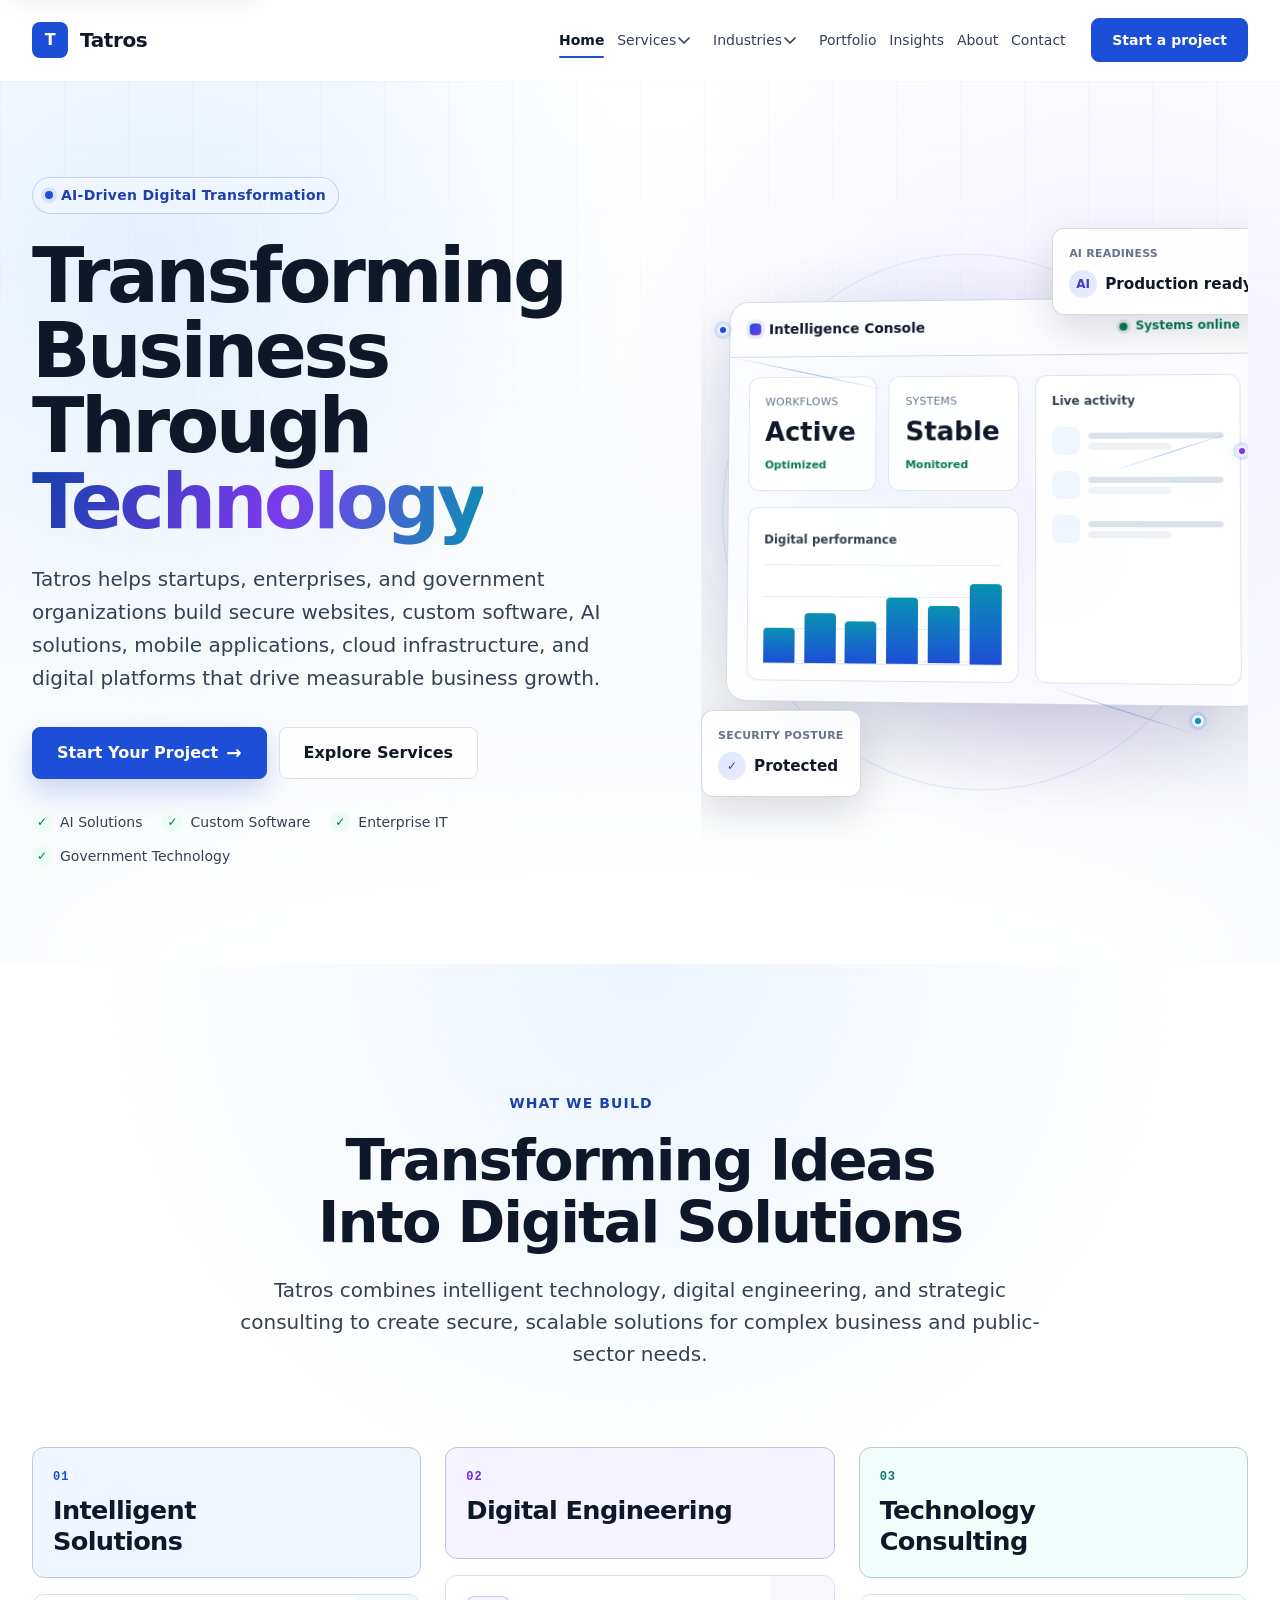
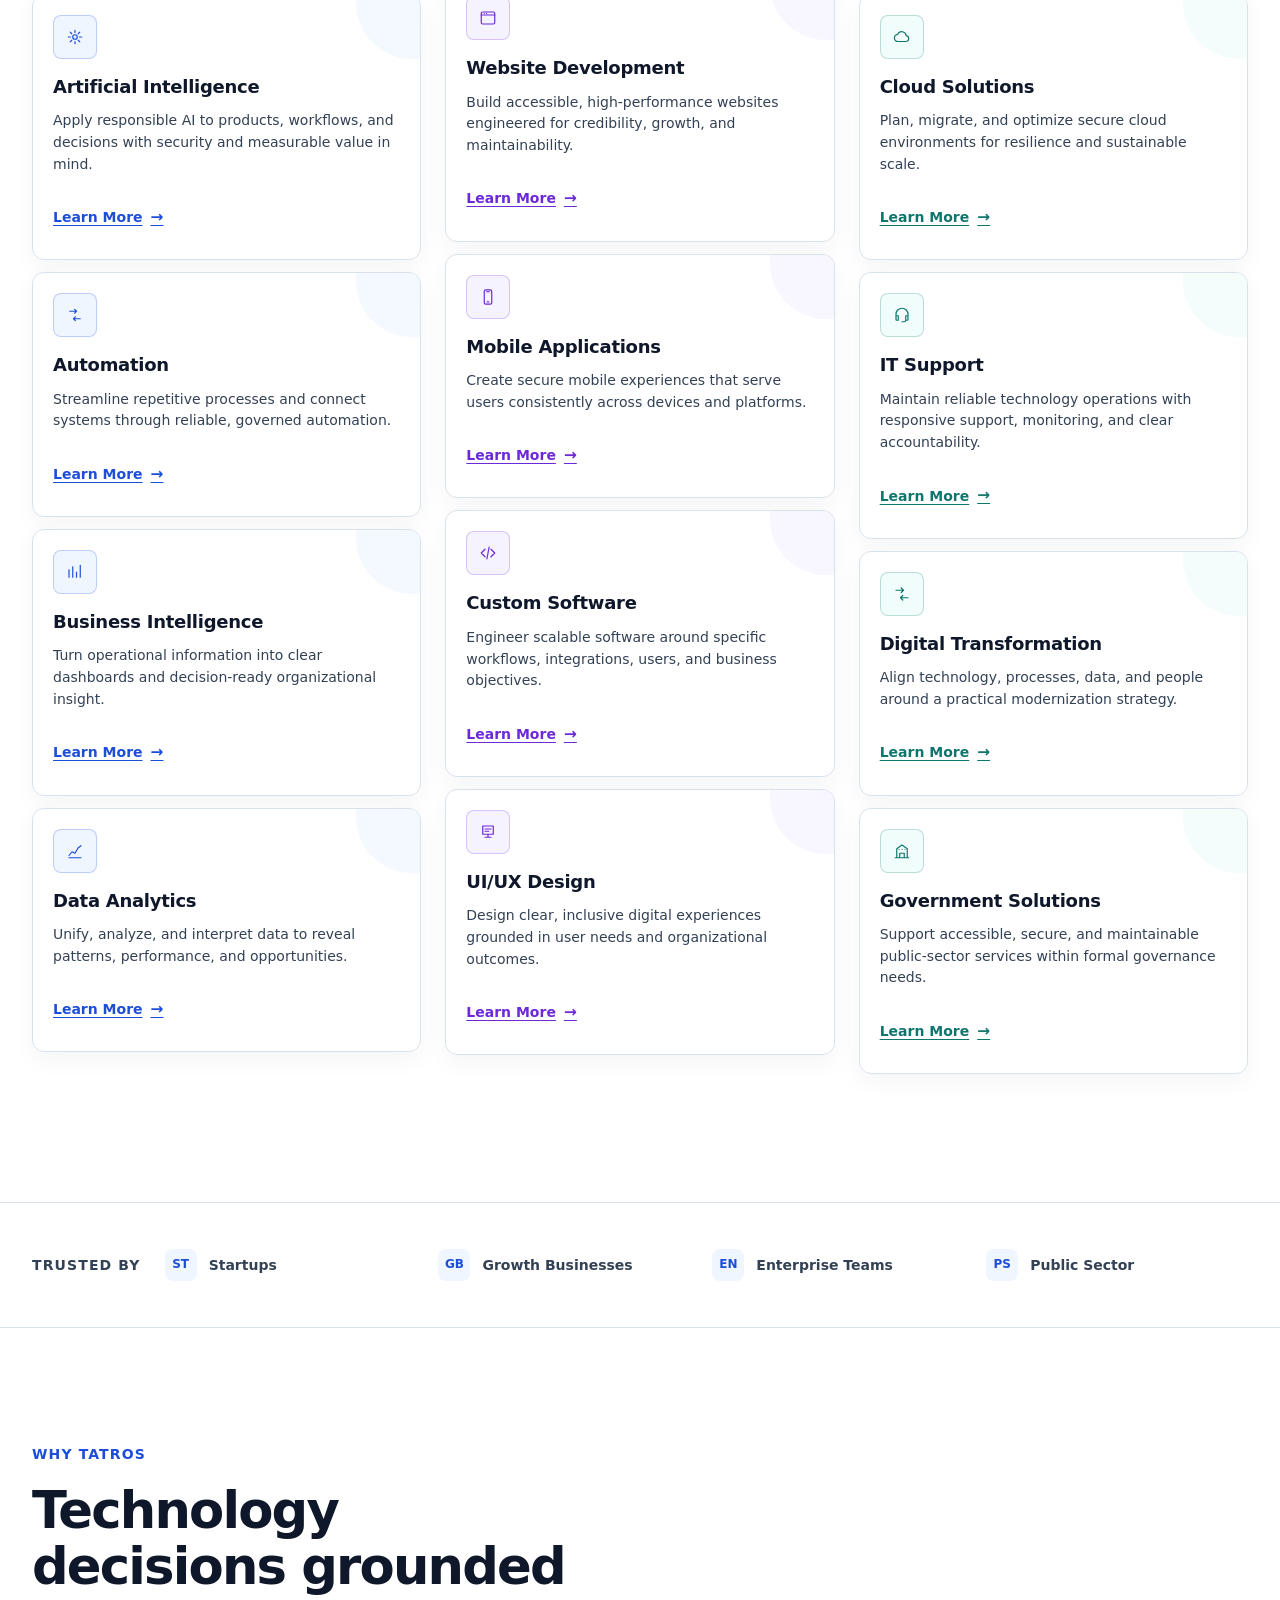
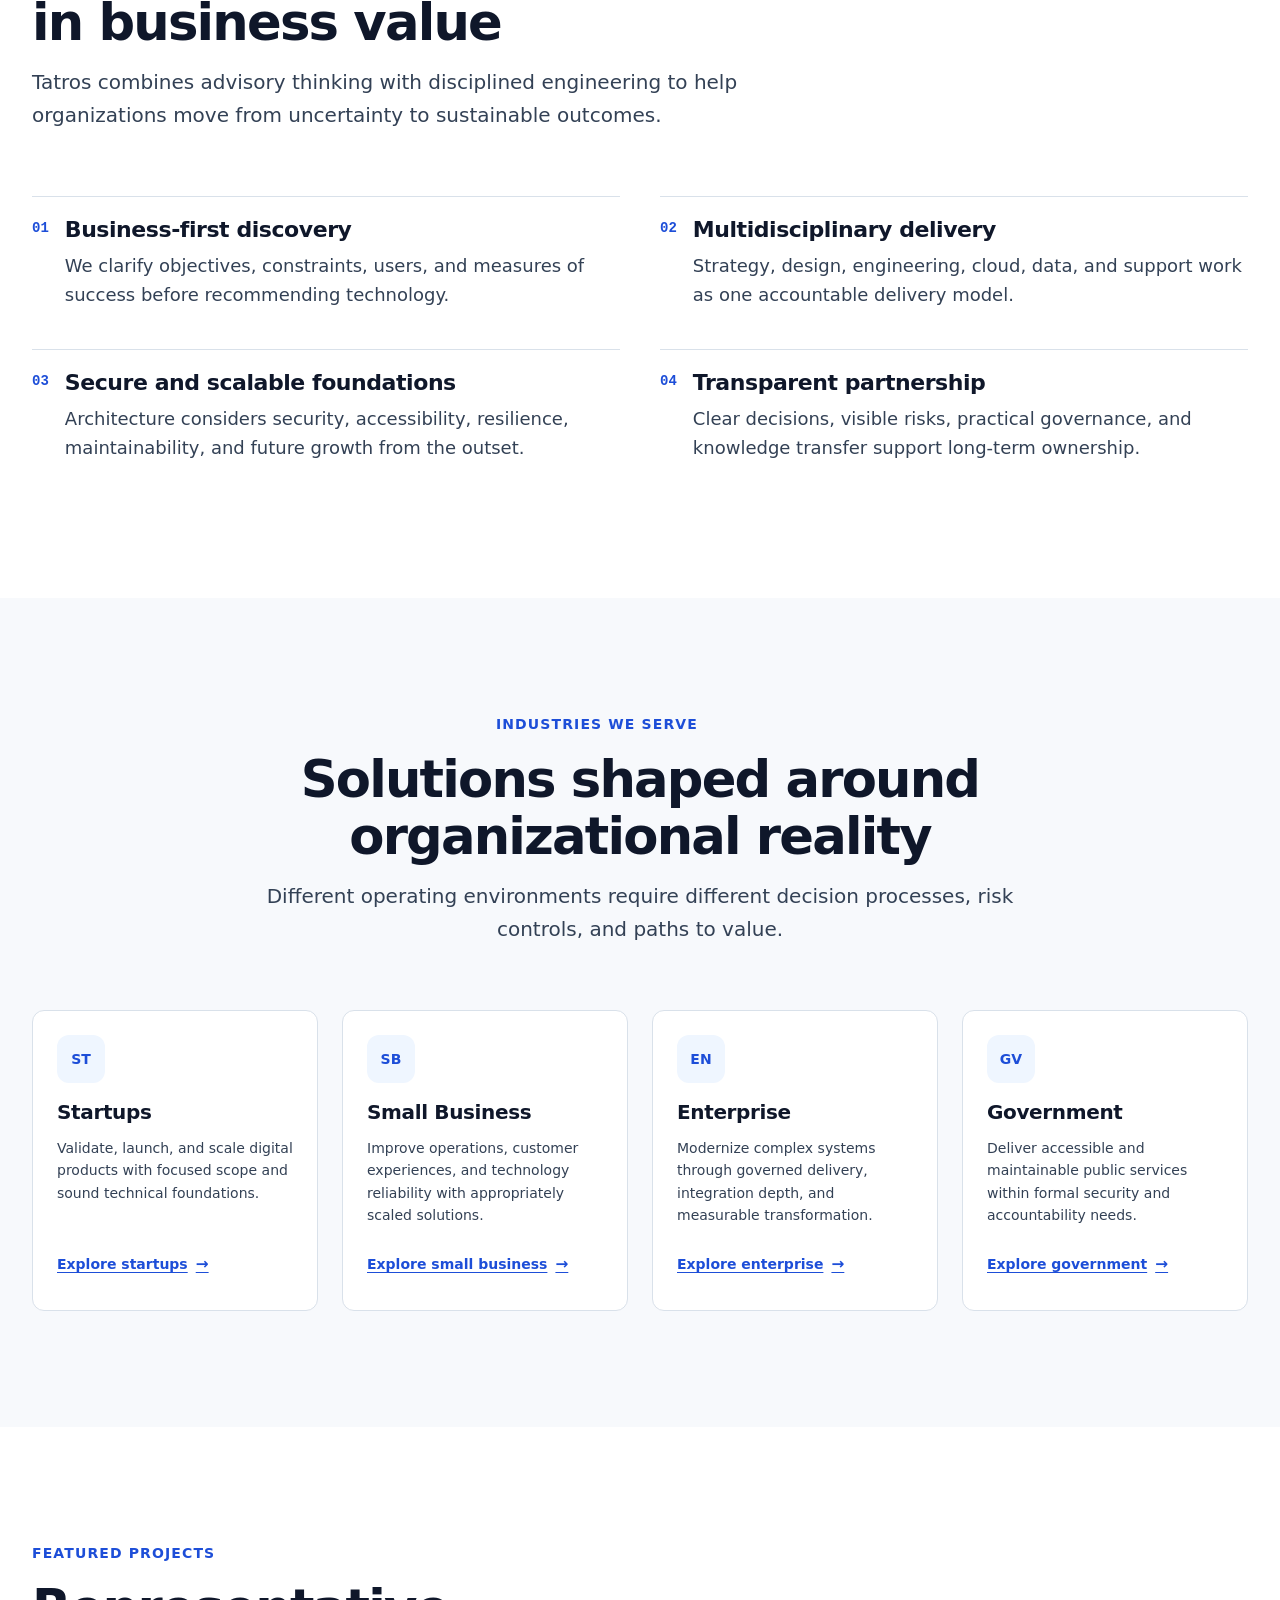
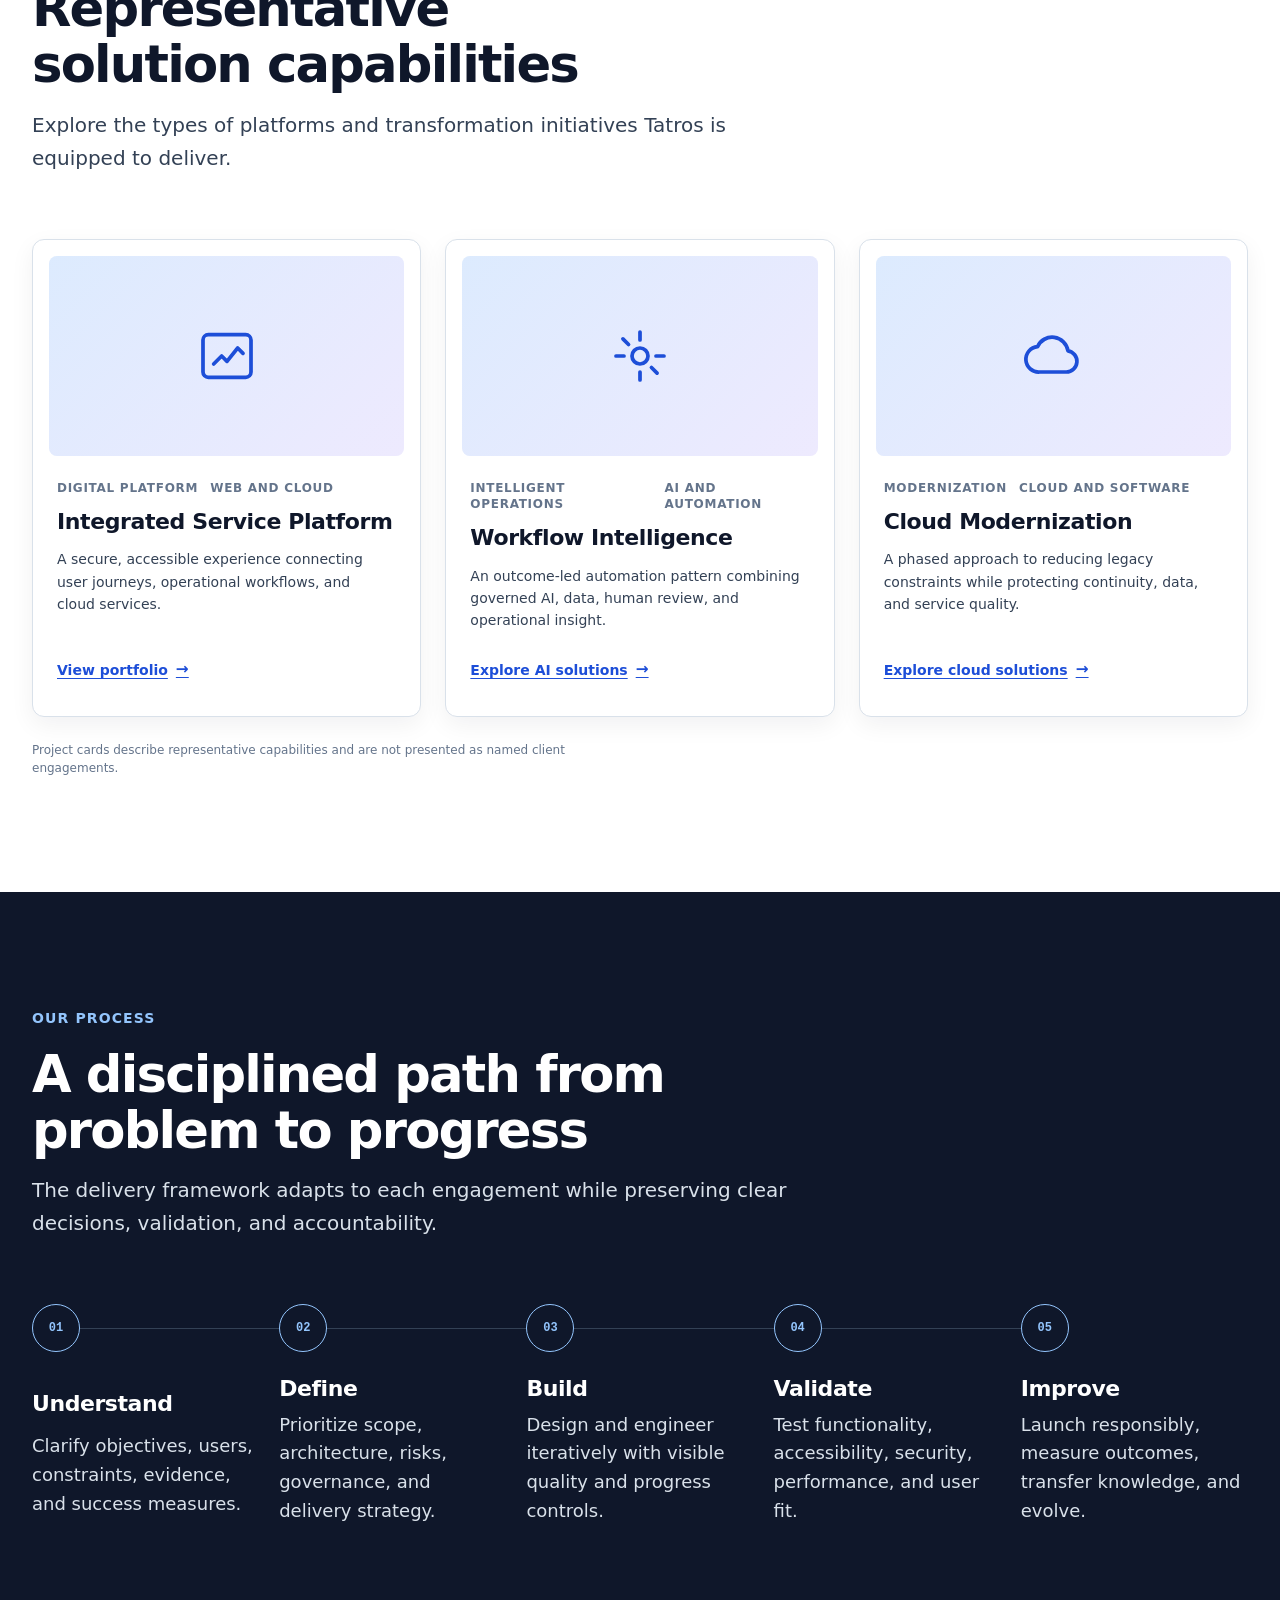
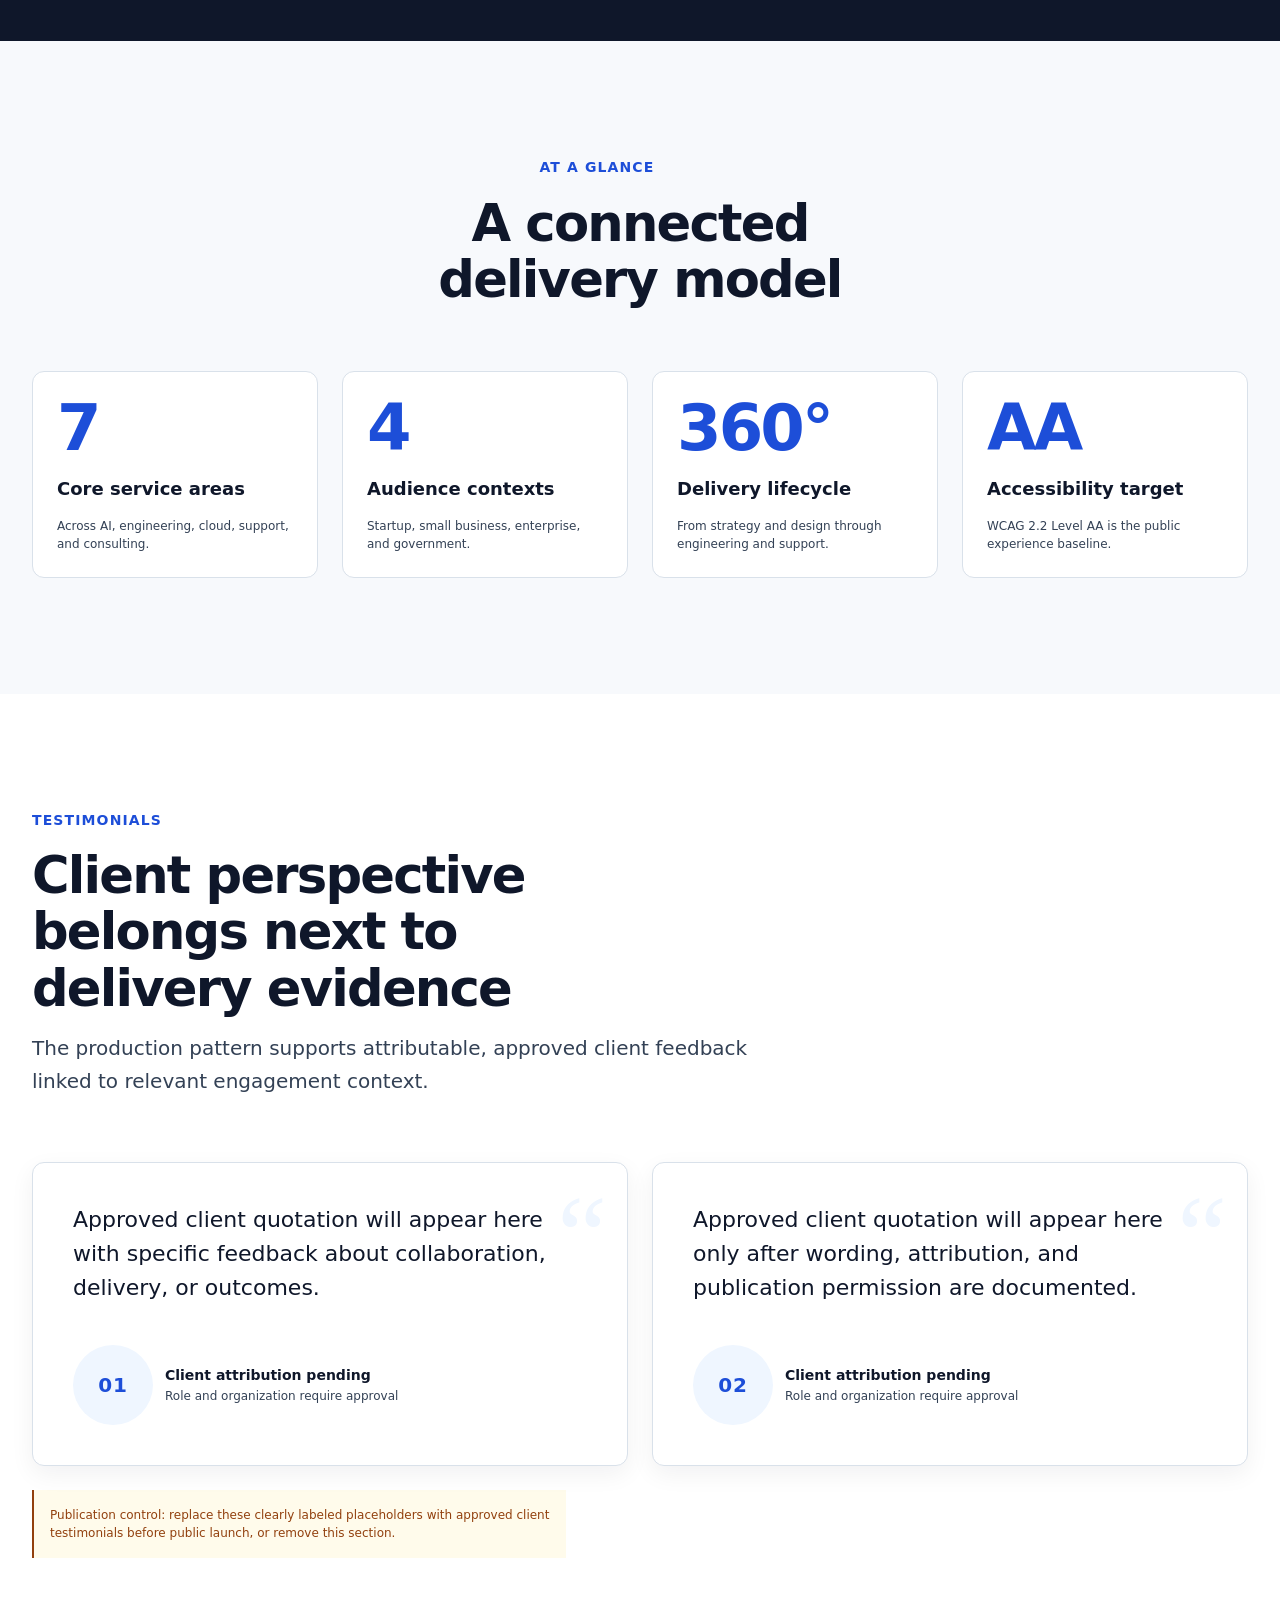
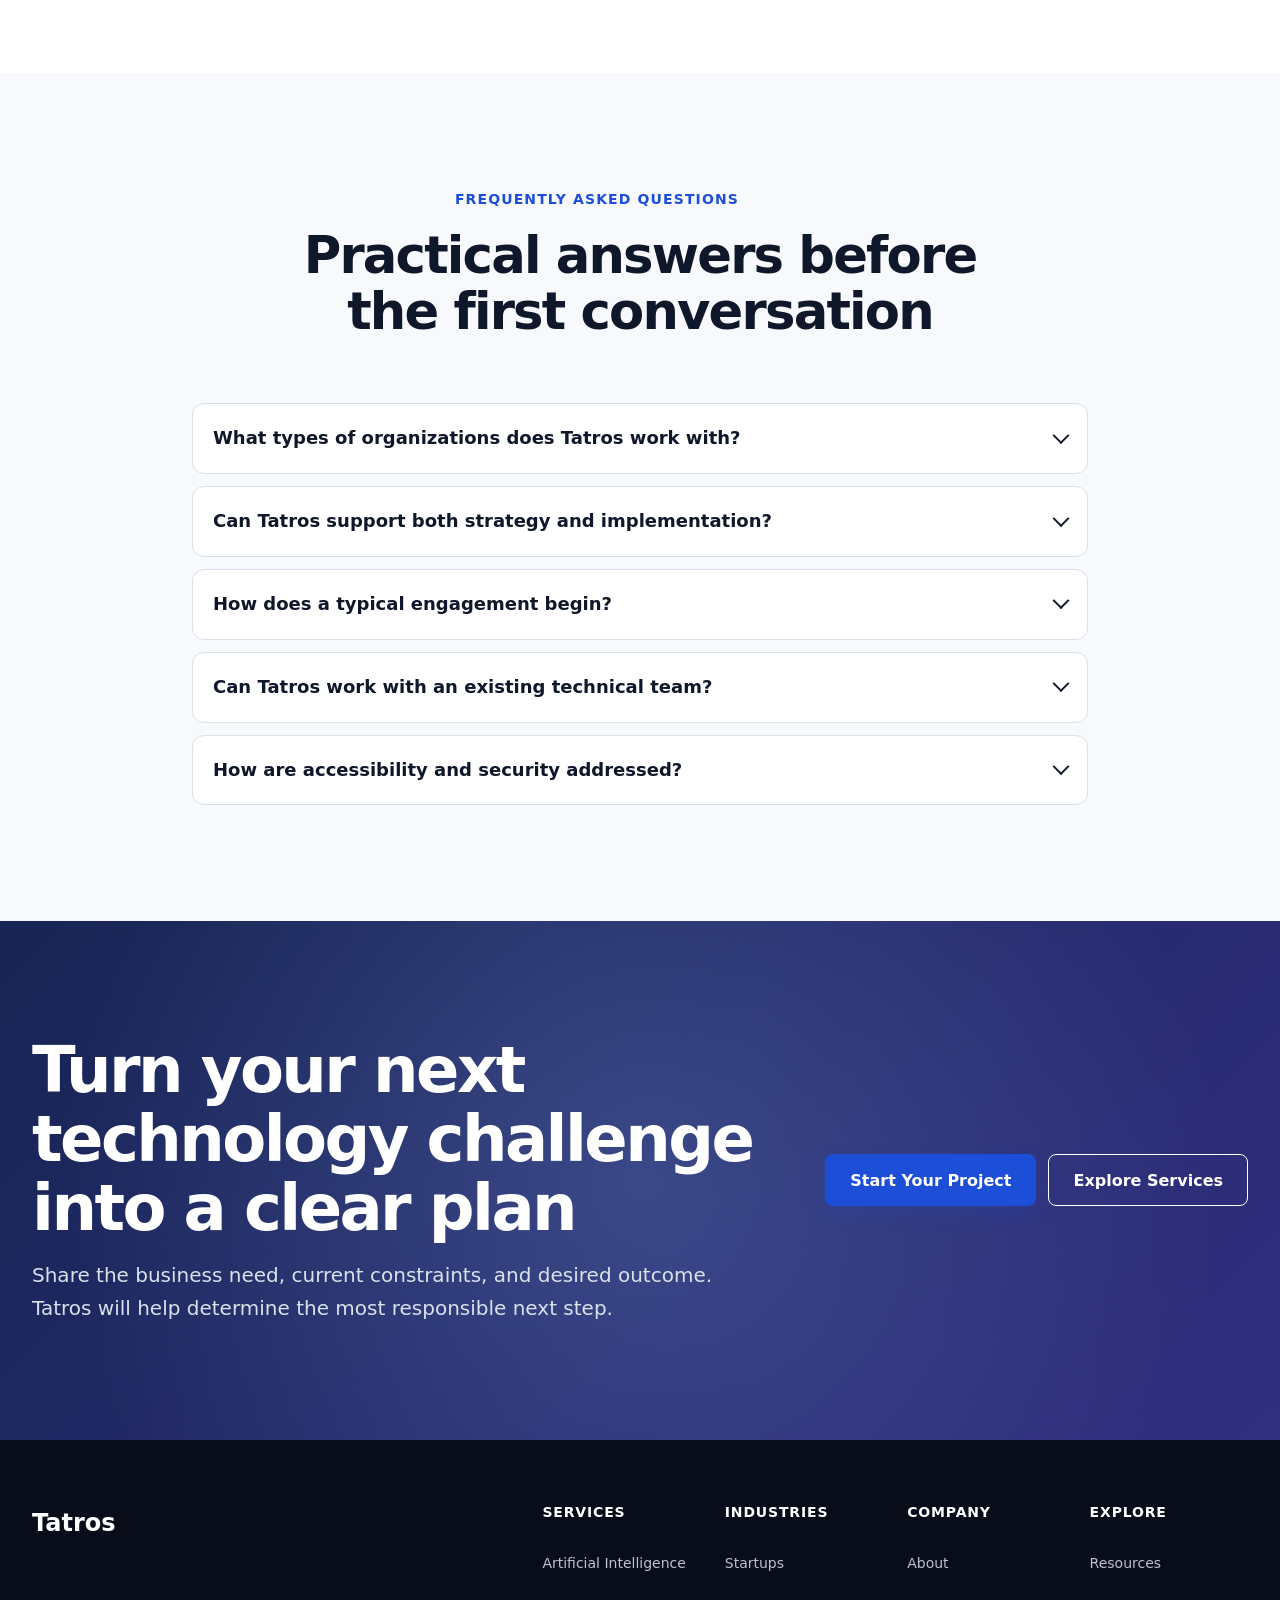
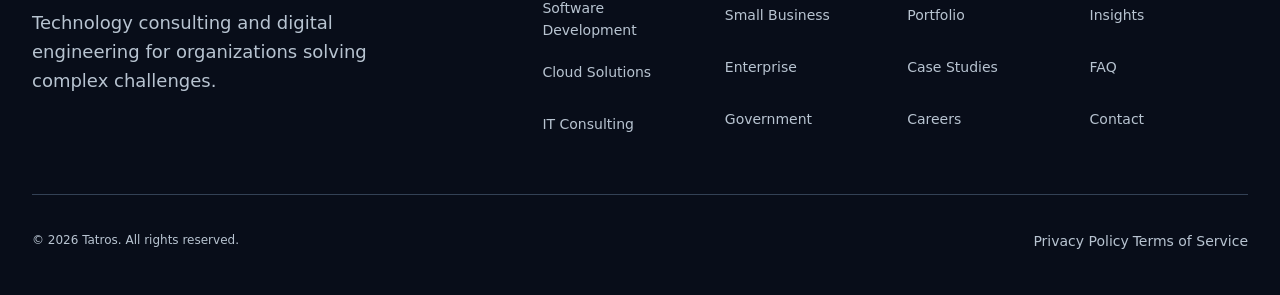
==== index.html @ bb22a1df "feat: integrate homepage, forms, and shared components" ====
<!doctype html>
<html lang="en">
  <head>
    <meta charset="utf-8">
    <meta name="viewport" content="width=device-width, initial-scale=1">
    <meta
      name="description"
      content="Tatros is a technology consulting and digital engineering company."
    >
    <title>Tatros | Technology Consulting and Digital Engineering</title>

    <link rel="stylesheet" href="css/main.css">
    <script src="js/components/navigation.js" defer></script>
  </head>
  <body>
    <a class="navigation__skip-link" href="#main-content">Skip to main content</a>

    <!-- ====================================================================
         Global navigation
         ==================================================================== -->
    <header class="navigation" data-navigation>
      <div class="navigation__container l-container">
        <a class="navigation__logo" href="/" aria-label="Tatros home">
          <span class="navigation__logo-mark" aria-hidden="true">T</span>
          <span class="navigation__logo-text">Tatros</span>
        </a>

        <button
          class="navigation__menu-toggle"
          type="button"
          aria-expanded="false"
          aria-controls="primary-navigation"
          aria-label="Open navigation menu"
          data-navigation-toggle
        >
          <span class="navigation__menu-icon" aria-hidden="true">
            <span class="navigation__menu-icon-line"></span>
            <span class="navigation__menu-icon-line"></span>
            <span class="navigation__menu-icon-line"></span>
          </span>
          <span class="navigation__menu-label">Menu</span>
        </button>

        <nav
          class="navigation__panel"
          id="primary-navigation"
          aria-label="Primary navigation"
          data-navigation-panel
        >
          <ul class="navigation__list" role="list">
            <li class="navigation__item">
              <a class="navigation__link" href="/" aria-current="page">Home</a>
            </li>

            <li class="navigation__item navigation__item--has-submenu" data-navigation-item>
              <div class="navigation__item-row">
                <a class="navigation__link" href="/services/">Services</a>
                <button
                  class="navigation__submenu-toggle"
                  type="button"
                  aria-haspopup="true"
                  aria-expanded="false"
                  aria-controls="services-menu"
                  aria-label="Show Services menu"
                  data-submenu-toggle
                >
                  <svg
                    class="navigation__submenu-icon"
                    viewBox="0 0 16 16"
                    width="16"
                    height="16"
                    aria-hidden="true"
                    focusable="false"
                  >
                    <path d="m3 6 5 5 5-5" fill="none" stroke="currentColor" stroke-width="1.75" stroke-linecap="round" stroke-linejoin="round"></path>
                  </svg>
                </button>
              </div>

              <ul class="navigation__submenu" id="services-menu" role="list" data-submenu>
                <li><a class="navigation__submenu-link" href="/services/artificial-intelligence/">Artificial Intelligence</a></li>
                <li><a class="navigation__submenu-link" href="/services/website-development/">Website Development</a></li>
                <li><a class="navigation__submenu-link" href="/services/mobile-app-development/">Mobile App Development</a></li>
                <li><a class="navigation__submenu-link" href="/services/software-development/">Software Development</a></li>
                <li><a class="navigation__submenu-link" href="/services/it-support/">IT Support</a></li>
                <li><a class="navigation__submenu-link" href="/services/cloud-solutions/">Cloud Solutions</a></li>
                <li><a class="navigation__submenu-link" href="/services/it-consulting/">IT Consulting</a></li>
              </ul>
            </li>

            <li class="navigation__item navigation__item--has-submenu" data-navigation-item>
              <div class="navigation__item-row">
                <a class="navigation__link" href="/industries/">Industries</a>
                <button
                  class="navigation__submenu-toggle"
                  type="button"
                  aria-haspopup="true"
                  aria-expanded="false"
                  aria-controls="industries-menu"
                  aria-label="Show Industries menu"
                  data-submenu-toggle
                >
                  <svg
                    class="navigation__submenu-icon"
                    viewBox="0 0 16 16"
                    width="16"
                    height="16"
                    aria-hidden="true"
                    focusable="false"
                  >
                    <path d="m3 6 5 5 5-5" fill="none" stroke="currentColor" stroke-width="1.75" stroke-linecap="round" stroke-linejoin="round"></path>
                  </svg>
                </button>
              </div>

              <ul class="navigation__submenu" id="industries-menu" role="list" data-submenu>
                <li><a class="navigation__submenu-link" href="/industries/startups/">Startups</a></li>
                <li><a class="navigation__submenu-link" href="/industries/small-business/">Small Business</a></li>
                <li><a class="navigation__submenu-link" href="/industries/enterprise/">Enterprise</a></li>
                <li><a class="navigation__submenu-link" href="/industries/government/">Government</a></li>
              </ul>
            </li>

            <li class="navigation__item">
              <a class="navigation__link" href="/portfolio/">Portfolio</a>
            </li>
            <li class="navigation__item">
              <a class="navigation__link" href="/blog/">Insights</a>
            </li>
            <li class="navigation__item">
              <a class="navigation__link" href="/about/">About</a>
            </li>
            <li class="navigation__item">
              <a class="navigation__link" href="/contact/">Contact</a>
            </li>
          </ul>

          <a class="navigation__cta" href="/contact/">Start a project</a>
        </nav>
      </div>

      <button
        class="navigation__overlay"
        type="button"
        aria-label="Close navigation menu"
        tabindex="-1"
        data-navigation-overlay
      ></button>
    </header>

    <!-- ====================================================================
         Hero
         ==================================================================== -->
    <main id="main-content" tabindex="-1">
      <section class="hero" aria-labelledby="hero-title">
        <div class="hero__container l-container">
          <div class="hero__content">
            <p class="hero__badge">AI-Driven Digital Transformation</p>

            <h1 class="hero__title" id="hero-title">
              Transforming Business Through
              <span class="hero__title-highlight">Technology</span>
            </h1>

            <p class="hero__description">
              Tatros helps startups, enterprises, and government organizations
              build secure websites, custom software, AI solutions, mobile
              applications, cloud infrastructure, and digital platforms that
              drive measurable business growth.
            </p>

            <div class="hero__actions" role="group" aria-label="Hero actions">
              <a class="hero__action hero__action--primary" href="/contact/">
                Start Your Project
                <span class="hero__action-icon" aria-hidden="true">→</span>
              </a>
              <a class="hero__action hero__action--secondary" href="/services/">
                Explore Services
              </a>
            </div>

            <ul class="hero__trust-list" aria-label="Tatros capabilities">
              <li class="hero__trust-item">AI Solutions</li>
              <li class="hero__trust-item">Custom Software</li>
              <li class="hero__trust-item">Enterprise IT</li>
              <li class="hero__trust-item">Government Technology</li>
            </ul>
          </div>

          <!-- Decorative CSS technology illustration. -->
          <div class="hero__visual" aria-hidden="true">
            <div class="hero__visual-glow"></div>
            <div class="hero__visual-orbit"></div>

            <div class="hero-network">
              <span class="hero-network__node"></span>
              <span class="hero-network__node"></span>
              <span class="hero-network__node"></span>
              <span class="hero-network__line"></span>
              <span class="hero-network__line"></span>
              <span class="hero-network__line"></span>
            </div>

            <div class="hero-dashboard">
              <div class="hero-dashboard__header">
                <div class="hero-dashboard__brand">
                  <span class="hero-dashboard__brand-mark"></span>
                  Intelligence Console
                </div>
                <span class="hero-dashboard__status">Systems online</span>
              </div>

              <div class="hero-dashboard__body">
                <div class="hero-dashboard__main">
                  <div class="hero-dashboard__metrics">
                    <div class="hero-dashboard__metric">
                      <span class="hero-dashboard__label">Workflows</span>
                      <span class="hero-dashboard__value">Active</span>
                      <span class="hero-dashboard__trend">Optimized</span>
                    </div>
                    <div class="hero-dashboard__metric">
                      <span class="hero-dashboard__label">Systems</span>
                      <span class="hero-dashboard__value">Stable</span>
                      <span class="hero-dashboard__trend">Monitored</span>
                    </div>
                  </div>

                  <div class="hero-dashboard__chart">
                    <span class="hero-dashboard__chart-title">Digital performance</span>
                    <div class="hero-dashboard__bars">
                      <span class="hero-dashboard__bar"></span>
                      <span class="hero-dashboard__bar"></span>
                      <span class="hero-dashboard__bar"></span>
                      <span class="hero-dashboard__bar"></span>
                      <span class="hero-dashboard__bar"></span>
                      <span class="hero-dashboard__bar"></span>
                    </div>
                  </div>
                </div>

                <div class="hero-dashboard__activity">
                  <p class="hero-dashboard__activity-title">Live activity</p>
                  <ul class="hero-dashboard__activity-list">
                    <li class="hero-dashboard__activity-item">
                      <span class="hero-dashboard__activity-icon"></span>
                      <span class="hero-dashboard__activity-copy">
                        <span class="hero-dashboard__activity-line"></span>
                        <span class="hero-dashboard__activity-line hero-dashboard__activity-line--short"></span>
                      </span>
                    </li>
                    <li class="hero-dashboard__activity-item">
                      <span class="hero-dashboard__activity-icon"></span>
                      <span class="hero-dashboard__activity-copy">
                        <span class="hero-dashboard__activity-line"></span>
                        <span class="hero-dashboard__activity-line hero-dashboard__activity-line--short"></span>
                      </span>
                    </li>
                    <li class="hero-dashboard__activity-item">
                      <span class="hero-dashboard__activity-icon"></span>
                      <span class="hero-dashboard__activity-copy">
                        <span class="hero-dashboard__activity-line"></span>
                        <span class="hero-dashboard__activity-line hero-dashboard__activity-line--short"></span>
                      </span>
                    </li>
                  </ul>
                </div>
              </div>
            </div>

            <div class="hero-float-card hero-float-card--ai">
              <span class="hero-float-card__eyebrow">AI readiness</span>
              <span class="hero-float-card__value">
                <span class="hero-float-card__indicator">AI</span>
                Production ready
              </span>
            </div>

            <div class="hero-float-card hero-float-card--security">
              <span class="hero-float-card__eyebrow">Security posture</span>
              <span class="hero-float-card__value">
                <span class="hero-float-card__indicator">✓</span>
                Protected
              </span>
            </div>
          </div>
        </div>
      </section>

      <!-- ==================================================================
           Services overview
           ================================================================== -->
      <section class="services" aria-labelledby="services-title">
        <div class="l-container">
          <header class="services__header">
            <p class="services__eyebrow">What we build</p>
            <h2 class="services__title" id="services-title">
              Transforming Ideas Into Digital Solutions
            </h2>
            <p class="services__introduction">
              Tatros combines intelligent technology, digital engineering, and
              strategic consulting to create secure, scalable solutions for
              complex business and public-sector needs.
            </p>
          </header>

          <div class="services__pillars">
            <!-- Intelligent Solutions pillar -->
            <section class="service-pillar" aria-labelledby="intelligent-solutions-title">
              <header class="service-pillar__header">
                <span class="service-pillar__number" aria-hidden="true">01</span>
                <h3 class="service-pillar__title" id="intelligent-solutions-title">
                  Intelligent Solutions
                </h3>
              </header>

              <ul class="service-pillar__cards" role="list">
                <li>
                  <article class="service-card">
                    <svg class="service-card__icon" viewBox="0 0 24 24" aria-hidden="true" focusable="false">
                      <circle cx="12" cy="12" r="3" fill="none" stroke="currentColor" stroke-width="1.6"></circle>
                      <path d="M12 3v3m0 12v3M3 12h3m12 0h3M5.6 5.6l2.1 2.1m8.6 8.6 2.1 2.1m0-12.8-2.1 2.1m-8.6 8.6-2.1 2.1" fill="none" stroke="currentColor" stroke-width="1.6" stroke-linecap="round"></path>
                    </svg>
                    <h4 class="service-card__title">Artificial Intelligence</h4>
                    <p class="service-card__description">Apply responsible AI to products, workflows, and decisions with security and measurable value in mind.</p>
                    <a class="service-card__link" href="/services/artificial-intelligence/">Learn More<span class="u-visually-hidden"> about Artificial Intelligence</span></a>
                  </article>
                </li>
                <li>
                  <article class="service-card">
                    <svg class="service-card__icon" viewBox="0 0 24 24" aria-hidden="true" focusable="false">
                      <path d="M5 7h9m0 0-2.5-2.5M14 7l-2.5 2.5M19 17h-9m0 0 2.5-2.5M10 17l2.5 2.5" fill="none" stroke="currentColor" stroke-width="1.6" stroke-linecap="round" stroke-linejoin="round"></path>
                    </svg>
                    <h4 class="service-card__title">Automation</h4>
                    <p class="service-card__description">Streamline repetitive processes and connect systems through reliable, governed automation.</p>
                    <a class="service-card__link" href="/services/artificial-intelligence/">Learn More<span class="u-visually-hidden"> about Automation</span></a>
                  </article>
                </li>
                <li>
                  <article class="service-card">
                    <svg class="service-card__icon" viewBox="0 0 24 24" aria-hidden="true" focusable="false">
                      <path d="M4 19V9m5 10V5m5 14v-7m5 7V3" fill="none" stroke="currentColor" stroke-width="1.6" stroke-linecap="round"></path>
                    </svg>
                    <h4 class="service-card__title">Business Intelligence</h4>
                    <p class="service-card__description">Turn operational information into clear dashboards and decision-ready organizational insight.</p>
                    <a class="service-card__link" href="/services/artificial-intelligence/">Learn More<span class="u-visually-hidden"> about Business Intelligence</span></a>
                  </article>
                </li>
                <li>
                  <article class="service-card">
                    <svg class="service-card__icon" viewBox="0 0 24 24" aria-hidden="true" focusable="false">
                      <path d="M4 18l4-5 4 2 4-7 4-3M4 21h16" fill="none" stroke="currentColor" stroke-width="1.6" stroke-linecap="round" stroke-linejoin="round"></path>
                    </svg>
                    <h4 class="service-card__title">Data Analytics</h4>
                    <p class="service-card__description">Unify, analyze, and interpret data to reveal patterns, performance, and opportunities.</p>
                    <a class="service-card__link" href="/services/artificial-intelligence/">Learn More<span class="u-visually-hidden"> about Data Analytics</span></a>
                  </article>
                </li>
              </ul>
            </section>

            <!-- Digital Engineering pillar -->
            <section class="service-pillar service-pillar--engineering" aria-labelledby="digital-engineering-title">
              <header class="service-pillar__header">
                <span class="service-pillar__number" aria-hidden="true">02</span>
                <h3 class="service-pillar__title" id="digital-engineering-title">
                  Digital Engineering
                </h3>
              </header>

              <ul class="service-pillar__cards" role="list">
                <li>
                  <article class="service-card">
                    <svg class="service-card__icon" viewBox="0 0 24 24" aria-hidden="true" focusable="false">
                      <rect x="3" y="4" width="18" height="16" rx="2" fill="none" stroke="currentColor" stroke-width="1.6"></rect>
                      <path d="M3 8h18M7 6h.01M10 6h.01" fill="none" stroke="currentColor" stroke-width="1.6" stroke-linecap="round"></path>
                    </svg>
                    <h4 class="service-card__title">Website Development</h4>
                    <p class="service-card__description">Build accessible, high-performance websites engineered for credibility, growth, and maintainability.</p>
                    <a class="service-card__link" href="/services/website-development/">Learn More<span class="u-visually-hidden"> about Website Development</span></a>
                  </article>
                </li>
                <li>
                  <article class="service-card">
                    <svg class="service-card__icon" viewBox="0 0 24 24" aria-hidden="true" focusable="false">
                      <rect x="7" y="2.5" width="10" height="19" rx="2" fill="none" stroke="currentColor" stroke-width="1.6"></rect>
                      <path d="M10 5h4m-3 13.5h2" fill="none" stroke="currentColor" stroke-width="1.6" stroke-linecap="round"></path>
                    </svg>
                    <h4 class="service-card__title">Mobile Applications</h4>
                    <p class="service-card__description">Create secure mobile experiences that serve users consistently across devices and platforms.</p>
                    <a class="service-card__link" href="/services/mobile-app-development/">Learn More<span class="u-visually-hidden"> about Mobile Applications</span></a>
                  </article>
                </li>
                <li>
                  <article class="service-card">
                    <svg class="service-card__icon" viewBox="0 0 24 24" aria-hidden="true" focusable="false">
                      <path d="m8 7-5 5 5 5m8-10 5 5-5 5m-5.5 3 3-16" fill="none" stroke="currentColor" stroke-width="1.6" stroke-linecap="round" stroke-linejoin="round"></path>
                    </svg>
                    <h4 class="service-card__title">Custom Software</h4>
                    <p class="service-card__description">Engineer scalable software around specific workflows, integrations, users, and business objectives.</p>
                    <a class="service-card__link" href="/services/software-development/">Learn More<span class="u-visually-hidden"> about Custom Software</span></a>
                  </article>
                </li>
                <li>
                  <article class="service-card">
                    <svg class="service-card__icon" viewBox="0 0 24 24" aria-hidden="true" focusable="false">
                      <path d="M5 4h14v11H5zM8 19h8m-4-4v4M8 8h8m-8 3h5" fill="none" stroke="currentColor" stroke-width="1.6" stroke-linecap="round" stroke-linejoin="round"></path>
                    </svg>
                    <h4 class="service-card__title">UI/UX Design</h4>
                    <p class="service-card__description">Design clear, inclusive digital experiences grounded in user needs and organizational outcomes.</p>
                    <a class="service-card__link" href="/services/website-development/">Learn More<span class="u-visually-hidden"> about UI and UX Design</span></a>
                  </article>
                </li>
              </ul>
            </section>

            <!-- Technology Consulting pillar -->
            <section class="service-pillar service-pillar--consulting" aria-labelledby="technology-consulting-title">
              <header class="service-pillar__header">
                <span class="service-pillar__number" aria-hidden="true">03</span>
                <h3 class="service-pillar__title" id="technology-consulting-title">
                  Technology Consulting
                </h3>
              </header>

              <ul class="service-pillar__cards" role="list">
                <li>
                  <article class="service-card">
                    <svg class="service-card__icon" viewBox="0 0 24 24" aria-hidden="true" focusable="false">
                      <path d="M7 18h10a4 4 0 0 0 .6-7.95A6 6 0 0 0 6.2 8.5 4.75 4.75 0 0 0 7 18Z" fill="none" stroke="currentColor" stroke-width="1.6" stroke-linecap="round" stroke-linejoin="round"></path>
                    </svg>
                    <h4 class="service-card__title">Cloud Solutions</h4>
                    <p class="service-card__description">Plan, migrate, and optimize secure cloud environments for resilience and sustainable scale.</p>
                    <a class="service-card__link" href="/services/cloud-solutions/">Learn More<span class="u-visually-hidden"> about Cloud Solutions</span></a>
                  </article>
                </li>
                <li>
                  <article class="service-card">
                    <svg class="service-card__icon" viewBox="0 0 24 24" aria-hidden="true" focusable="false">
                      <path d="M4 13v-2a8 8 0 0 1 16 0v2M4 13h3v6H5a1 1 0 0 1-1-1v-5Zm16 0h-3v6h2a1 1 0 0 0 1-1v-5ZM17 19c0 1.1-.9 2-2 2h-3" fill="none" stroke="currentColor" stroke-width="1.6" stroke-linecap="round" stroke-linejoin="round"></path>
                    </svg>
                    <h4 class="service-card__title">IT Support</h4>
                    <p class="service-card__description">Maintain reliable technology operations with responsive support, monitoring, and clear accountability.</p>
                    <a class="service-card__link" href="/services/it-support/">Learn More<span class="u-visually-hidden"> about IT Support</span></a>
                  </article>
                </li>
                <li>
                  <article class="service-card">
                    <svg class="service-card__icon" viewBox="0 0 24 24" aria-hidden="true" focusable="false">
                      <path d="M4 7h10m0 0-3-3m3 3-3 3m9 7H10m0 0 3-3m-3 3 3 3" fill="none" stroke="currentColor" stroke-width="1.6" stroke-linecap="round" stroke-linejoin="round"></path>
                    </svg>
                    <h4 class="service-card__title">Digital Transformation</h4>
                    <p class="service-card__description">Align technology, processes, data, and people around a practical modernization strategy.</p>
                    <a class="service-card__link" href="/services/it-consulting/">Learn More<span class="u-visually-hidden"> about Digital Transformation</span></a>
                  </article>
                </li>
                <li>
                  <article class="service-card">
                    <svg class="service-card__icon" viewBox="0 0 24 24" aria-hidden="true" focusable="false">
                      <path d="M3 21h18M5 21V9l7-5 7 5v12M9 21v-6h6v6M8 10h.01M12 10h.01M16 10h.01" fill="none" stroke="currentColor" stroke-width="1.6" stroke-linecap="round" stroke-linejoin="round"></path>
                    </svg>
                    <h4 class="service-card__title">Government Solutions</h4>
                    <p class="service-card__description">Support accessible, secure, and maintainable public-sector services within formal governance needs.</p>
                    <a class="service-card__link" href="/industries/government/">Learn More<span class="u-visually-hidden"> about Government Solutions</span></a>
                  </article>
                </li>
              </ul>
            </section>
          </div>
        </div>
      </section>

      <!-- ==================================================================
           Trusted By
           ================================================================== -->
      <section class="trust-bar" aria-labelledby="trusted-by-title">
        <div class="trust-bar__layout l-container">
          <h2 class="trust-bar__title" id="trusted-by-title">Trusted By</h2>
          <ul class="trust-bar__list" role="list">
            <li class="trust-bar__item"><span class="trust-bar__mark" aria-hidden="true">ST</span>Startups</li>
            <li class="trust-bar__item"><span class="trust-bar__mark" aria-hidden="true">GB</span>Growth Businesses</li>
            <li class="trust-bar__item"><span class="trust-bar__mark" aria-hidden="true">EN</span>Enterprise Teams</li>
            <li class="trust-bar__item"><span class="trust-bar__mark" aria-hidden="true">PS</span>Public Sector</li>
          </ul>
        </div>
      </section>

      <!-- ==================================================================
           Why Choose Tatros
           ================================================================== -->
      <section class="homepage-section" aria-labelledby="why-tatros-title">
        <div class="l-container">
          <header class="homepage-section__header">
            <p class="homepage-section__eyebrow">Why Tatros</p>
            <h2 class="homepage-section__title" id="why-tatros-title">Technology decisions grounded in business value</h2>
            <p class="homepage-section__description">Tatros combines advisory thinking with disciplined engineering to help organizations move from uncertainty to sustainable outcomes.</p>
          </header>
          <ol class="value-grid">
            <li class="value-item">
              <span class="value-item__number" aria-hidden="true">01</span>
              <div class="value-item__content"><h3 class="value-item__title">Business-first discovery</h3><p class="value-item__description">We clarify objectives, constraints, users, and measures of success before recommending technology.</p></div>
            </li>
            <li class="value-item">
              <span class="value-item__number" aria-hidden="true">02</span>
              <div class="value-item__content"><h3 class="value-item__title">Multidisciplinary delivery</h3><p class="value-item__description">Strategy, design, engineering, cloud, data, and support work as one accountable delivery model.</p></div>
            </li>
            <li class="value-item">
              <span class="value-item__number" aria-hidden="true">03</span>
              <div class="value-item__content"><h3 class="value-item__title">Secure and scalable foundations</h3><p class="value-item__description">Architecture considers security, accessibility, resilience, maintainability, and future growth from the outset.</p></div>
            </li>
            <li class="value-item">
              <span class="value-item__number" aria-hidden="true">04</span>
              <div class="value-item__content"><h3 class="value-item__title">Transparent partnership</h3><p class="value-item__description">Clear decisions, visible risks, practical governance, and knowledge transfer support long-term ownership.</p></div>
            </li>
          </ol>
        </div>
      </section>

      <!-- ==================================================================
           Industries We Serve
           ================================================================== -->
      <section class="homepage-section homepage-section--subtle" aria-labelledby="industries-title">
        <div class="l-container">
          <header class="homepage-section__header homepage-section__header--center">
            <p class="homepage-section__eyebrow">Industries We Serve</p>
            <h2 class="homepage-section__title" id="industries-title">Solutions shaped around organizational reality</h2>
            <p class="homepage-section__description">Different operating environments require different decision processes, risk controls, and paths to value.</p>
          </header>
          <ul class="card-grid" role="list">
            <li><article class="card card--feature card--interactive"><span class="industry-card__symbol" aria-hidden="true">ST</span><div class="card__body"><h3 class="card__title">Startups</h3><p class="card__description">Validate, launch, and scale digital products with focused scope and sound technical foundations.</p></div><footer class="card__footer"><a class="card__link" href="/industries/startups/">Explore startups</a></footer></article></li>
            <li><article class="card card--feature card--interactive"><span class="industry-card__symbol" aria-hidden="true">SB</span><div class="card__body"><h3 class="card__title">Small Business</h3><p class="card__description">Improve operations, customer experiences, and technology reliability with appropriately scaled solutions.</p></div><footer class="card__footer"><a class="card__link" href="/industries/small-business/">Explore small business</a></footer></article></li>
            <li><article class="card card--feature card--interactive"><span class="industry-card__symbol" aria-hidden="true">EN</span><div class="card__body"><h3 class="card__title">Enterprise</h3><p class="card__description">Modernize complex systems through governed delivery, integration depth, and measurable transformation.</p></div><footer class="card__footer"><a class="card__link" href="/industries/enterprise/">Explore enterprise</a></footer></article></li>
            <li><article class="card card--feature card--interactive"><span class="industry-card__symbol" aria-hidden="true">GV</span><div class="card__body"><h3 class="card__title">Government</h3><p class="card__description">Deliver accessible and maintainable public services within formal security and accountability needs.</p></div><footer class="card__footer"><a class="card__link" href="/industries/government/">Explore government</a></footer></article></li>
          </ul>
        </div>
      </section>

      <!-- ==================================================================
           Featured Projects
           ================================================================== -->
      <section class="homepage-section" aria-labelledby="projects-title">
        <div class="l-container">
          <header class="homepage-section__header">
            <p class="homepage-section__eyebrow">Featured Projects</p>
            <h2 class="homepage-section__title" id="projects-title">Representative solution capabilities</h2>
            <p class="homepage-section__description">Explore the types of platforms and transformation initiatives Tatros is equipped to deliver.</p>
          </header>
          <ul class="card-grid card-grid--wide" role="list">
            <li><article class="card card--case-study"><figure class="card__media"><div class="project-media" aria-hidden="true"><svg class="project-media__graphic" viewBox="0 0 24 24"><rect x="3" y="4" width="18" height="16" rx="2"></rect><path d="M7 15l3-3 2 2 4-5 2 2"></path></svg></div></figure><div class="card__body"><div class="card__meta"><span>Digital platform</span><span>Web and cloud</span></div><h3 class="card__title">Integrated Service Platform</h3><p class="card__description">A secure, accessible experience connecting user journeys, operational workflows, and cloud services.</p></div><footer class="card__footer"><a class="card__link" href="/portfolio/">View portfolio</a></footer></article></li>
            <li><article class="card card--case-study"><figure class="card__media"><div class="project-media" aria-hidden="true"><svg class="project-media__graphic" viewBox="0 0 24 24"><circle cx="12" cy="12" r="3"></circle><path d="M12 3v3m0 12v3M3 12h3m12 0h3M5.6 5.6l2.1 2.1m8.6 8.6 2.1 2.1"></path></svg></div></figure><div class="card__body"><div class="card__meta"><span>Intelligent operations</span><span>AI and automation</span></div><h3 class="card__title">Workflow Intelligence</h3><p class="card__description">An outcome-led automation pattern combining governed AI, data, human review, and operational insight.</p></div><footer class="card__footer"><a class="card__link" href="/services/artificial-intelligence/">Explore AI solutions</a></footer></article></li>
            <li><article class="card card--case-study"><figure class="card__media"><div class="project-media" aria-hidden="true"><svg class="project-media__graphic" viewBox="0 0 24 24"><path d="M7 18h10a4 4 0 0 0 .6-7.95A6 6 0 0 0 6.2 8.5 4.75 4.75 0 0 0 7 18Z"></path></svg></div></figure><div class="card__body"><div class="card__meta"><span>Modernization</span><span>Cloud and software</span></div><h3 class="card__title">Cloud Modernization</h3><p class="card__description">A phased approach to reducing legacy constraints while protecting continuity, data, and service quality.</p></div><footer class="card__footer"><a class="card__link" href="/services/cloud-solutions/">Explore cloud solutions</a></footer></article></li>
          </ul>
          <p class="project-note">Project cards describe representative capabilities and are not presented as named client engagements.</p>
        </div>
      </section>

      <!-- ==================================================================
           Our Process
           ================================================================== -->
      <section class="homepage-section homepage-section--strong" aria-labelledby="process-title">
        <div class="l-container">
          <header class="homepage-section__header">
            <p class="homepage-section__eyebrow">Our Process</p>
            <h2 class="homepage-section__title" id="process-title">A disciplined path from problem to progress</h2>
            <p class="homepage-section__description">The delivery framework adapts to each engagement while preserving clear decisions, validation, and accountability.</p>
          </header>
          <ol class="process-list">
            <li class="process-step"><div class="process-step__content"><h3 class="process-step__title">Understand</h3><p class="process-step__description">Clarify objectives, users, constraints, evidence, and success measures.</p></div></li>
            <li class="process-step"><div class="process-step__content"><h3 class="process-step__title">Define</h3><p class="process-step__description">Prioritize scope, architecture, risks, governance, and delivery strategy.</p></div></li>
            <li class="process-step"><div class="process-step__content"><h3 class="process-step__title">Build</h3><p class="process-step__description">Design and engineer iteratively with visible quality and progress controls.</p></div></li>
            <li class="process-step"><div class="process-step__content"><h3 class="process-step__title">Validate</h3><p class="process-step__description">Test functionality, accessibility, security, performance, and user fit.</p></div></li>
            <li class="process-step"><div class="process-step__content"><h3 class="process-step__title">Improve</h3><p class="process-step__description">Launch responsibly, measure outcomes, transfer knowledge, and evolve.</p></div></li>
          </ol>
        </div>
      </section>

      <!-- ==================================================================
           Statistics
           ================================================================== -->
      <section class="homepage-section homepage-section--subtle" aria-labelledby="statistics-title">
        <div class="l-container">
          <header class="homepage-section__header homepage-section__header--center">
            <p class="homepage-section__eyebrow">At a Glance</p>
            <h2 class="homepage-section__title" id="statistics-title">A connected delivery model</h2>
          </header>
          <ul class="card-grid statistics-grid" role="list">
            <li><article class="card card--statistic"><strong class="card__statistic-value">7</strong><span class="card__statistic-label">Core service areas</span><span class="card__statistic-context">Across AI, engineering, cloud, support, and consulting.</span></article></li>
            <li><article class="card card--statistic"><strong class="card__statistic-value">4</strong><span class="card__statistic-label">Audience contexts</span><span class="card__statistic-context">Startup, small business, enterprise, and government.</span></article></li>
            <li><article class="card card--statistic"><strong class="card__statistic-value">360°</strong><span class="card__statistic-label">Delivery lifecycle</span><span class="card__statistic-context">From strategy and design through engineering and support.</span></article></li>
            <li><article class="card card--statistic"><strong class="card__statistic-value">AA</strong><span class="card__statistic-label">Accessibility target</span><span class="card__statistic-context">WCAG 2.2 Level AA is the public experience baseline.</span></article></li>
          </ul>
        </div>
      </section>

      <!-- ==================================================================
           Testimonials
           ================================================================== -->
      <section class="homepage-section" aria-labelledby="testimonials-title">
        <div class="l-container">
          <header class="homepage-section__header">
            <p class="homepage-section__eyebrow">Testimonials</p>
            <h2 class="homepage-section__title" id="testimonials-title">Client perspective belongs next to delivery evidence</h2>
            <p class="homepage-section__description">The production pattern supports attributable, approved client feedback linked to relevant engagement context.</p>
          </header>
          <ul class="card-grid card-grid--wide" role="list">
            <li><figure class="card card--testimonial"><blockquote class="card__quote">Approved client quotation will appear here with specific feedback about collaboration, delivery, or outcomes.</blockquote><figcaption class="card__attribution"><span class="card__avatar-placeholder" aria-hidden="true">01</span><span><cite class="card__person">Client attribution pending</cite><span class="card__role">Role and organization require approval</span></span></figcaption></figure></li>
            <li><figure class="card card--testimonial"><blockquote class="card__quote">Approved client quotation will appear here only after wording, attribution, and publication permission are documented.</blockquote><figcaption class="card__attribution"><span class="card__avatar-placeholder" aria-hidden="true">02</span><span><cite class="card__person">Client attribution pending</cite><span class="card__role">Role and organization require approval</span></span></figcaption></figure></li>
          </ul>
          <p class="testimonial-disclaimer">Publication control: replace these clearly labeled placeholders with approved client testimonials before public launch, or remove this section.</p>
        </div>
      </section>

      <!-- ==================================================================
           FAQ
           ================================================================== -->
      <section class="homepage-section homepage-section--subtle" aria-labelledby="faq-title">
        <div class="l-container">
          <header class="homepage-section__header homepage-section__header--center">
            <p class="homepage-section__eyebrow">Frequently Asked Questions</p>
            <h2 class="homepage-section__title" id="faq-title">Practical answers before the first conversation</h2>
          </header>
          <div class="faq-list">
            <details class="faq-item"><summary class="faq-item__question">What types of organizations does Tatros work with?</summary><div class="faq-item__answer"><p>Tatros supports startups, growing businesses, enterprises, and government organizations. Engagement scope and governance are adapted to organizational context.</p></div></details>
            <details class="faq-item"><summary class="faq-item__question">Can Tatros support both strategy and implementation?</summary><div class="faq-item__answer"><p>Yes. Capabilities span discovery, consulting, experience design, engineering, cloud, AI, integration, launch, and ongoing support.</p></div></details>
            <details class="faq-item"><summary class="faq-item__question">How does a typical engagement begin?</summary><div class="faq-item__answer"><p>An initial discussion establishes the business need, intended users, current environment, constraints, timing, and decision process before scope is recommended.</p></div></details>
            <details class="faq-item"><summary class="faq-item__question">Can Tatros work with an existing technical team?</summary><div class="faq-item__answer"><p>Yes. Tatros can complement internal product, design, engineering, security, data, and operations teams with defined responsibilities and knowledge transfer.</p></div></details>
            <details class="faq-item"><summary class="faq-item__question">How are accessibility and security addressed?</summary><div class="faq-item__answer"><p>They are treated as lifecycle requirements. Applicable standards, risks, controls, testing, and ownership are clarified for each engagement rather than assumed.</p></div></details>
          </div>
        </div>
      </section>

      <!-- ==================================================================
           Final Call To Action
           ================================================================== -->
      <section class="final-cta" aria-labelledby="final-cta-title">
        <div class="final-cta__layout l-container">
          <div class="final-cta__content">
            <h2 class="final-cta__title" id="final-cta-title">Turn your next technology challenge into a clear plan</h2>
            <p class="final-cta__description">Share the business need, current constraints, and desired outcome. Tatros will help determine the most responsible next step.</p>
          </div>
          <div class="final-cta__actions" aria-label="Contact actions">
            <a class="button button--primary button--large" href="/contact/">Start Your Project</a>
            <a class="button button--outline button--large" href="/services/">Explore Services</a>
          </div>
        </div>
      </section>
    </main>

    <!-- ====================================================================
         Footer
         ==================================================================== -->
    <footer class="site-footer">
      <div class="l-container">
        <div class="site-footer__grid">
          <div class="site-footer__brand">
            <a class="site-footer__logo" href="/" aria-label="Tatros home">Tatros</a>
            <p class="site-footer__description">Technology consulting and digital engineering for organizations solving complex challenges.</p>
          </div>
          <nav class="site-footer__navigation" aria-label="Footer navigation">
            <div class="site-footer__group"><h2 class="site-footer__heading">Services</h2><ul class="site-footer__list" role="list"><li><a class="site-footer__link" href="/services/artificial-intelligence/">Artificial Intelligence</a></li><li><a class="site-footer__link" href="/services/software-development/">Software Development</a></li><li><a class="site-footer__link" href="/services/cloud-solutions/">Cloud Solutions</a></li><li><a class="site-footer__link" href="/services/it-consulting/">IT Consulting</a></li></ul></div>
            <div class="site-footer__group"><h2 class="site-footer__heading">Industries</h2><ul class="site-footer__list" role="list"><li><a class="site-footer__link" href="/industries/startups/">Startups</a></li><li><a class="site-footer__link" href="/industries/small-business/">Small Business</a></li><li><a class="site-footer__link" href="/industries/enterprise/">Enterprise</a></li><li><a class="site-footer__link" href="/industries/government/">Government</a></li></ul></div>
            <div class="site-footer__group"><h2 class="site-footer__heading">Company</h2><ul class="site-footer__list" role="list"><li><a class="site-footer__link" href="/about/">About</a></li><li><a class="site-footer__link" href="/portfolio/">Portfolio</a></li><li><a class="site-footer__link" href="/case-studies/">Case Studies</a></li><li><a class="site-footer__link" href="/careers/">Careers</a></li></ul></div>
            <div class="site-footer__group"><h2 class="site-footer__heading">Explore</h2><ul class="site-footer__list" role="list"><li><a class="site-footer__link" href="/resources/">Resources</a></li><li><a class="site-footer__link" href="/blog/">Insights</a></li><li><a class="site-footer__link" href="/faq/">FAQ</a></li><li><a class="site-footer__link" href="/contact/">Contact</a></li></ul></div>
          </nav>
        </div>
        <div class="site-footer__legal">
          <p>&copy; 2026 Tatros. All rights reserved.</p>
          <div><a class="site-footer__link" href="/privacy-policy/">Privacy Policy</a> <a class="site-footer__link" href="/terms-of-service/">Terms of Service</a></div>
        </div>
      </div>
    </footer>
  </body>
</html>
---- css/main.css ----
/* ==========================================================================
   Tatros stylesheet manifest
   Imports are ordered from foundations to layout and components.
   ========================================================================== */

@import url("base/tokens.css");
@import url("base/reset.css");
@import url("base/base.css");
@import url("base/utilities.css");

@import url("layout/container.css");
@import url("layout/grid.css");

@import url("components/navigation.css");
@import url("components/hero.css");
@import url("components/services.css");
@import url("components/buttons.css");
@import url("components/cards.css");
@import url("components/homepage-sections.css");
@import url("pages/services.css");
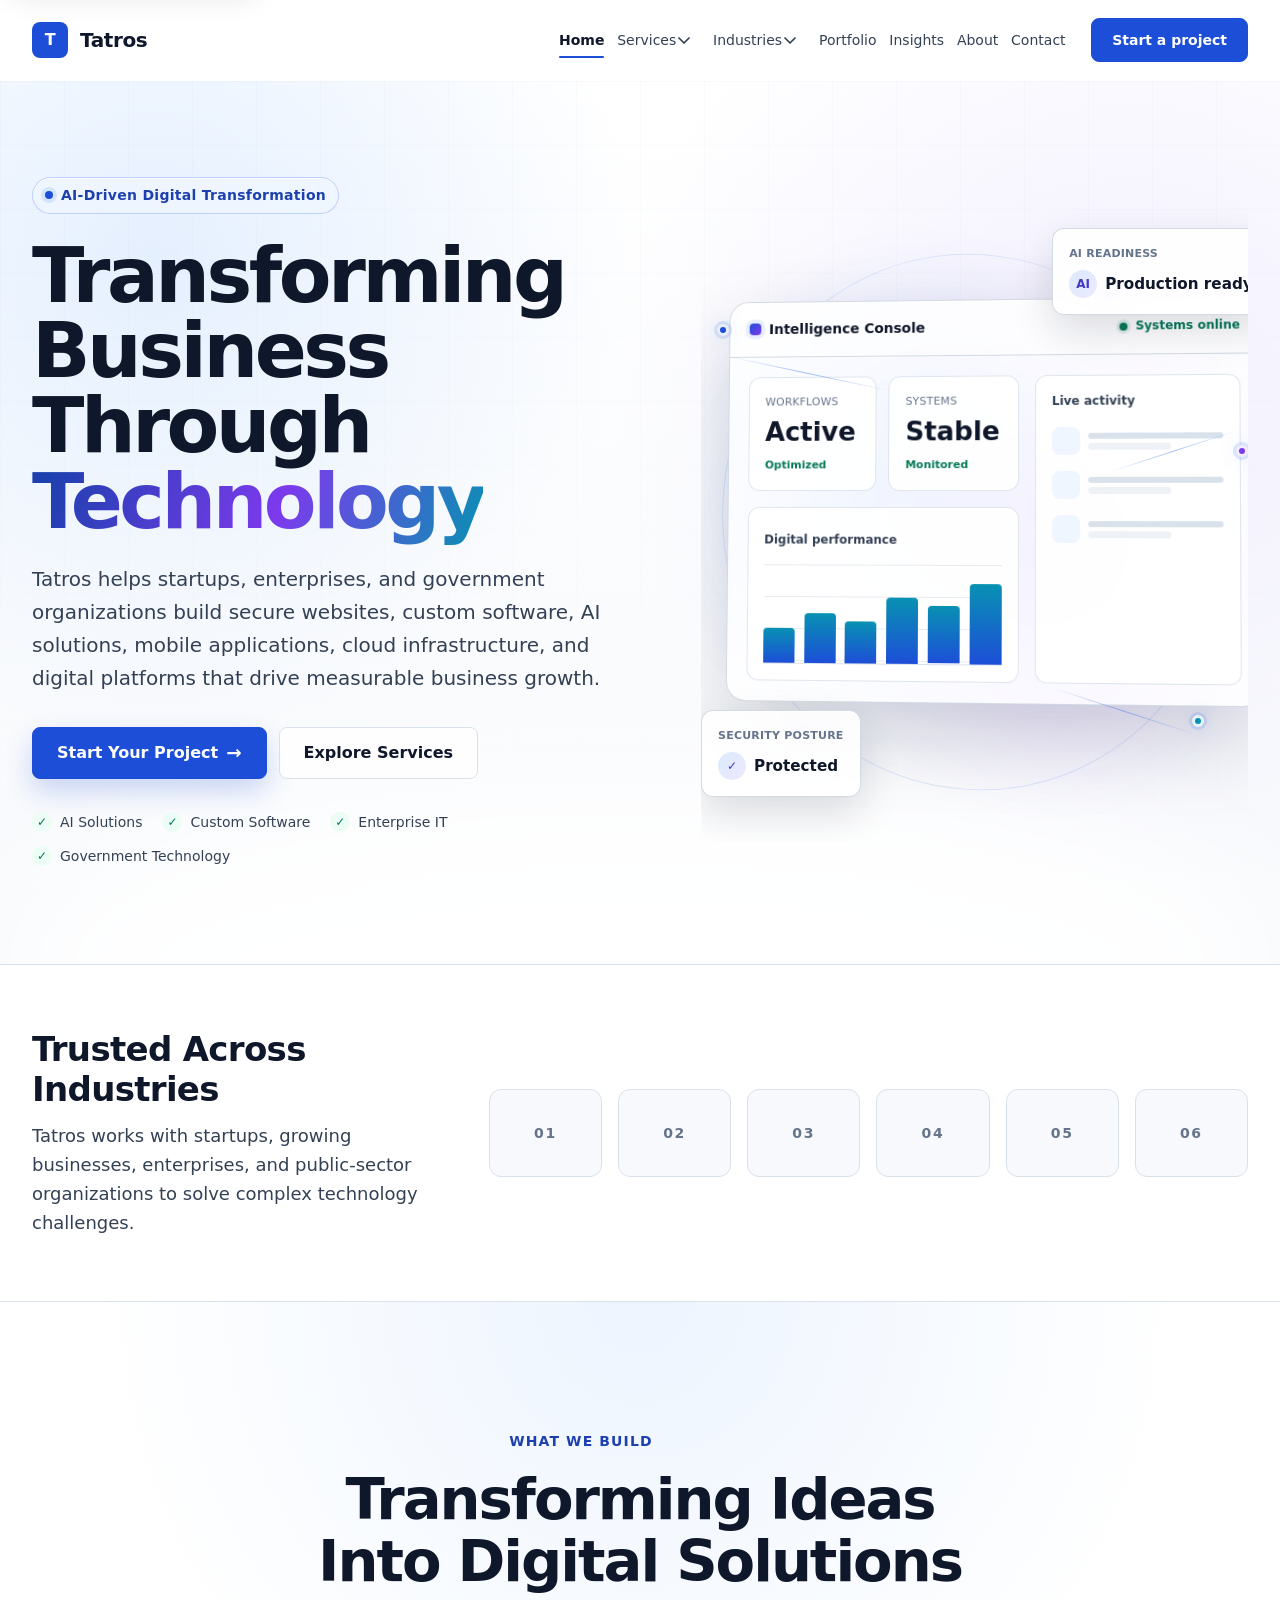
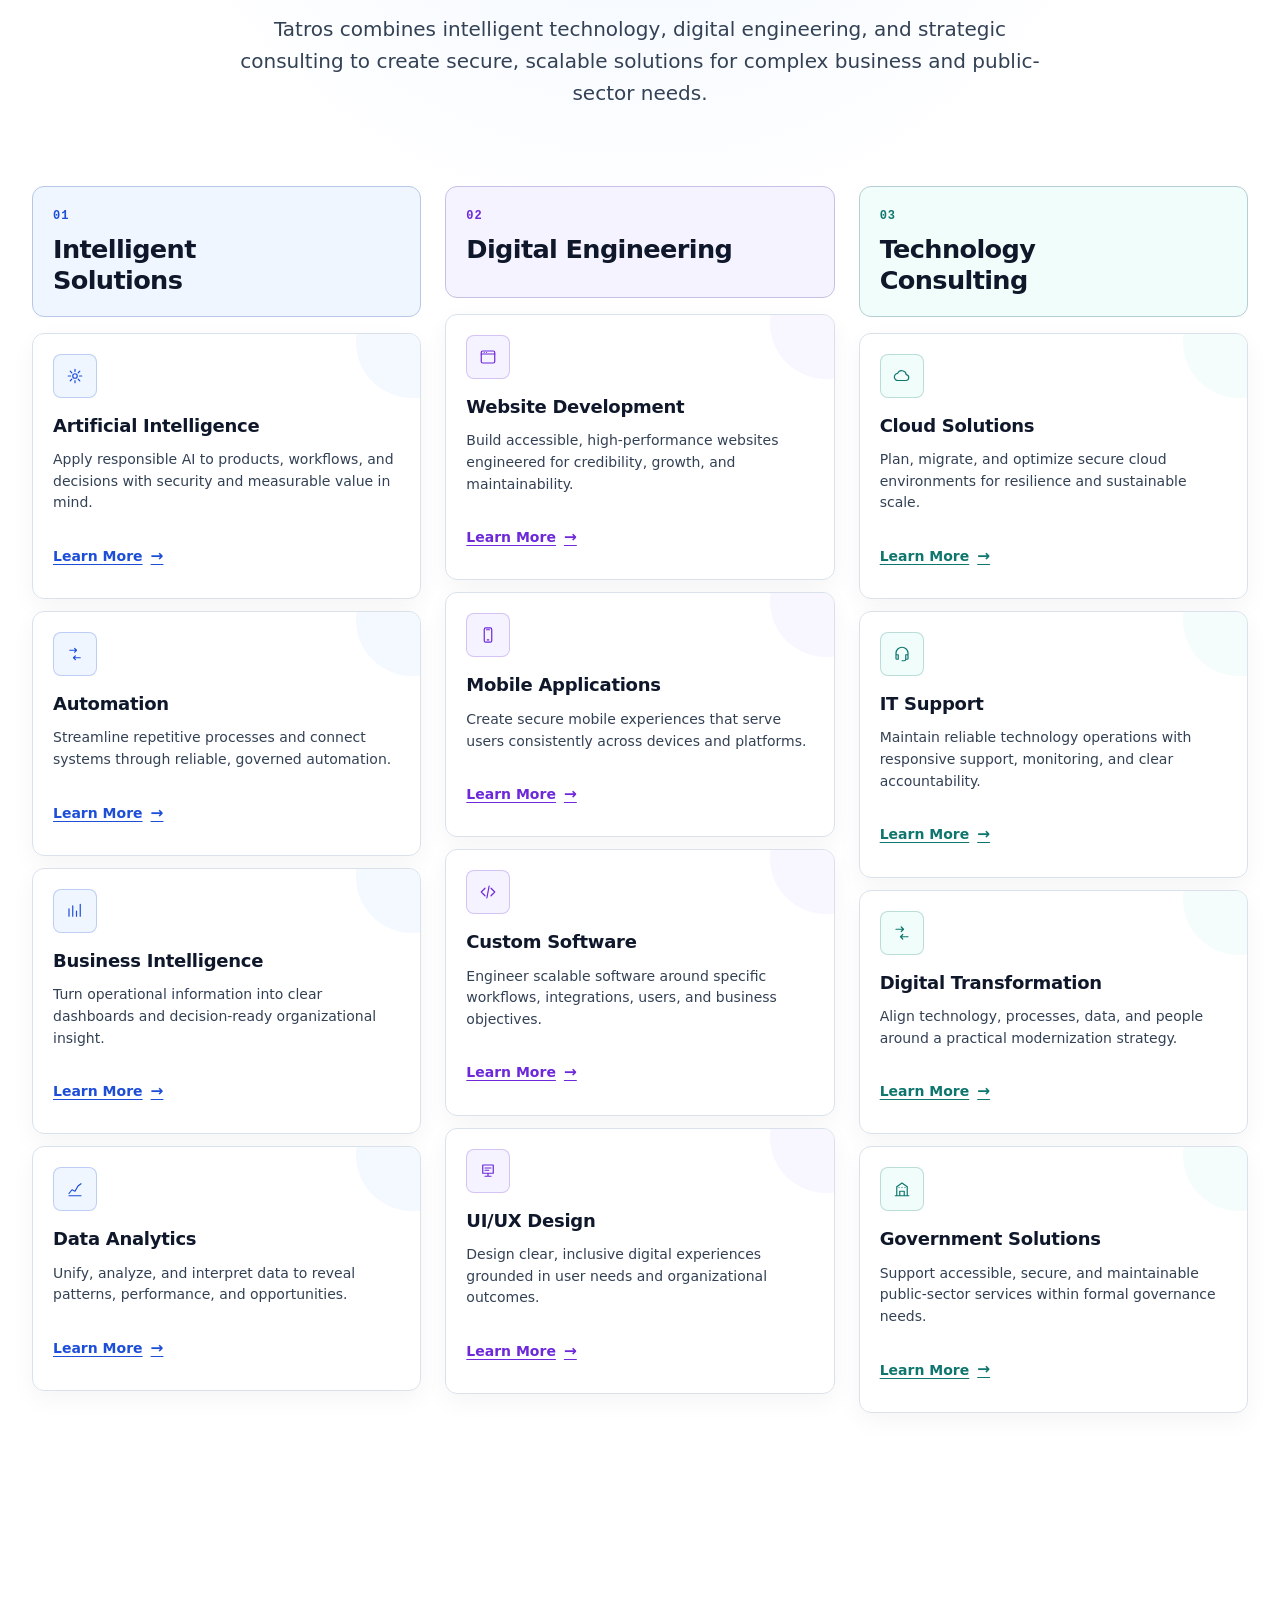
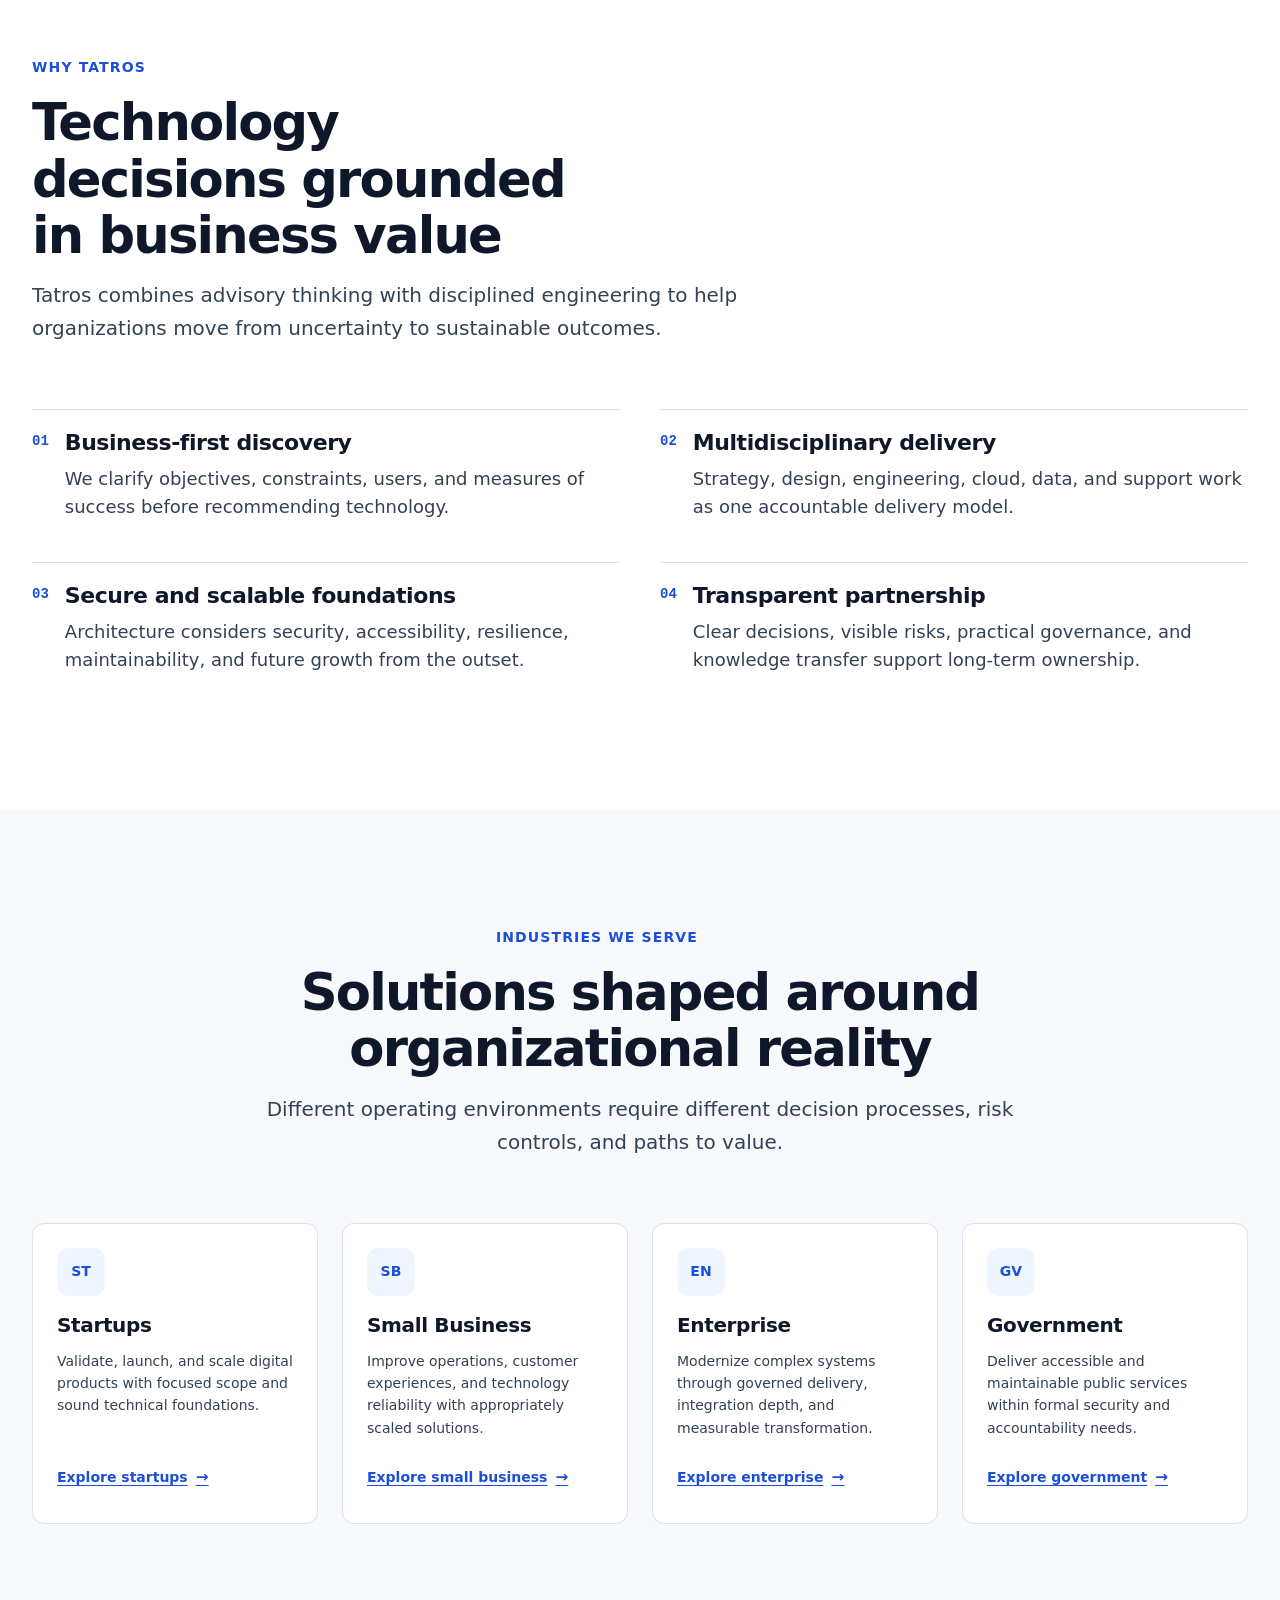
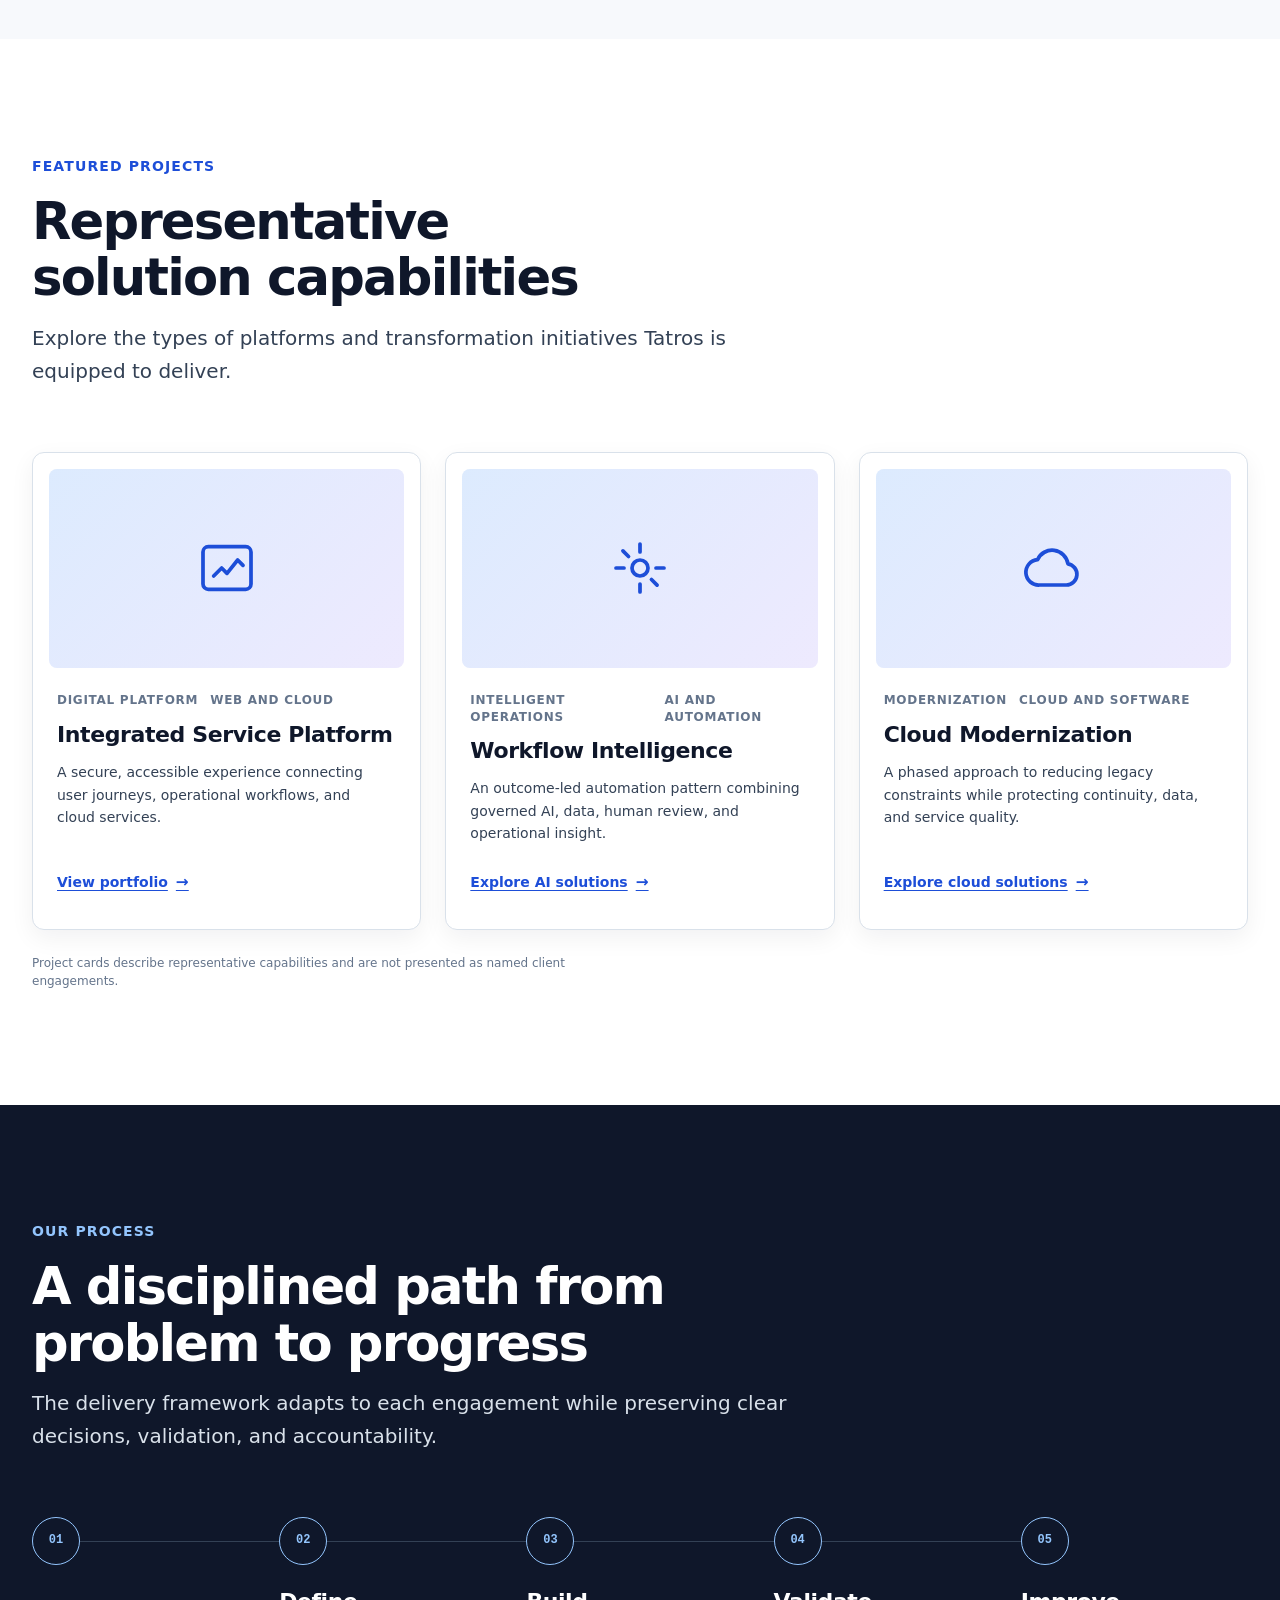
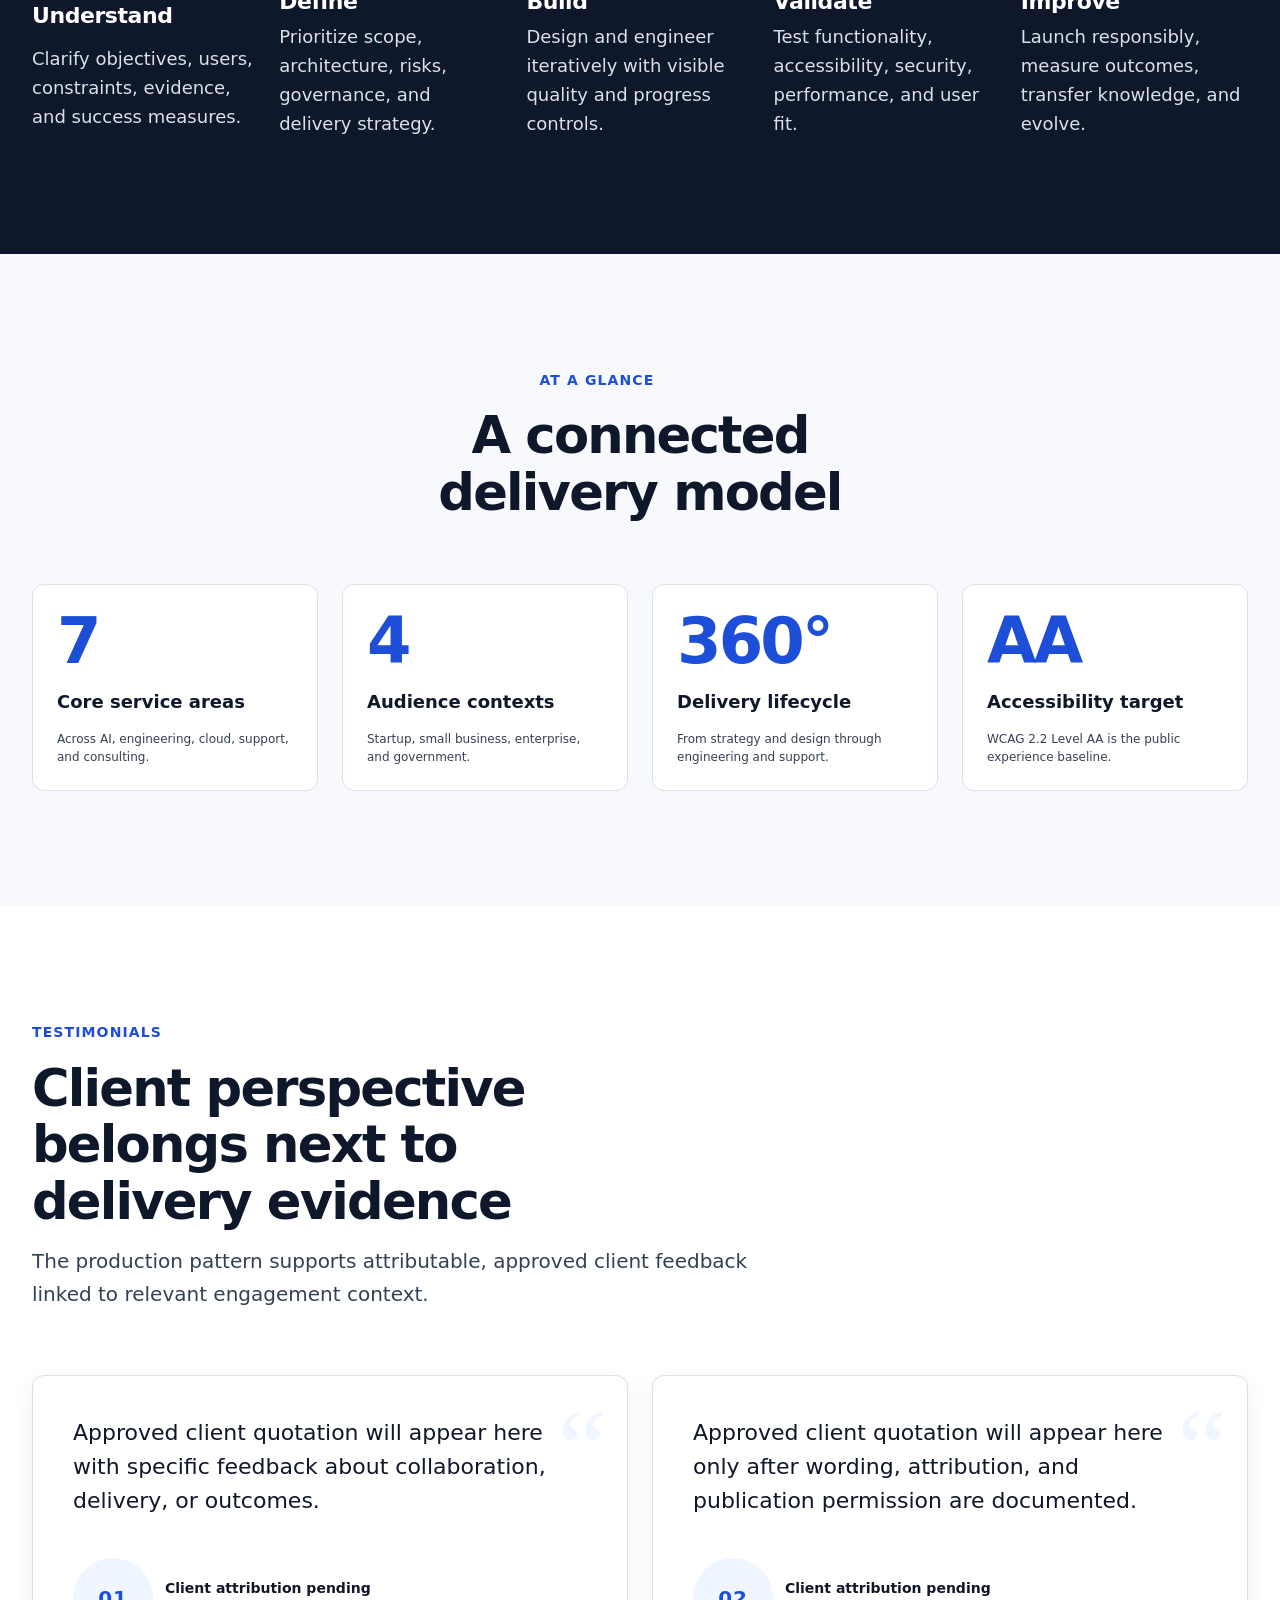
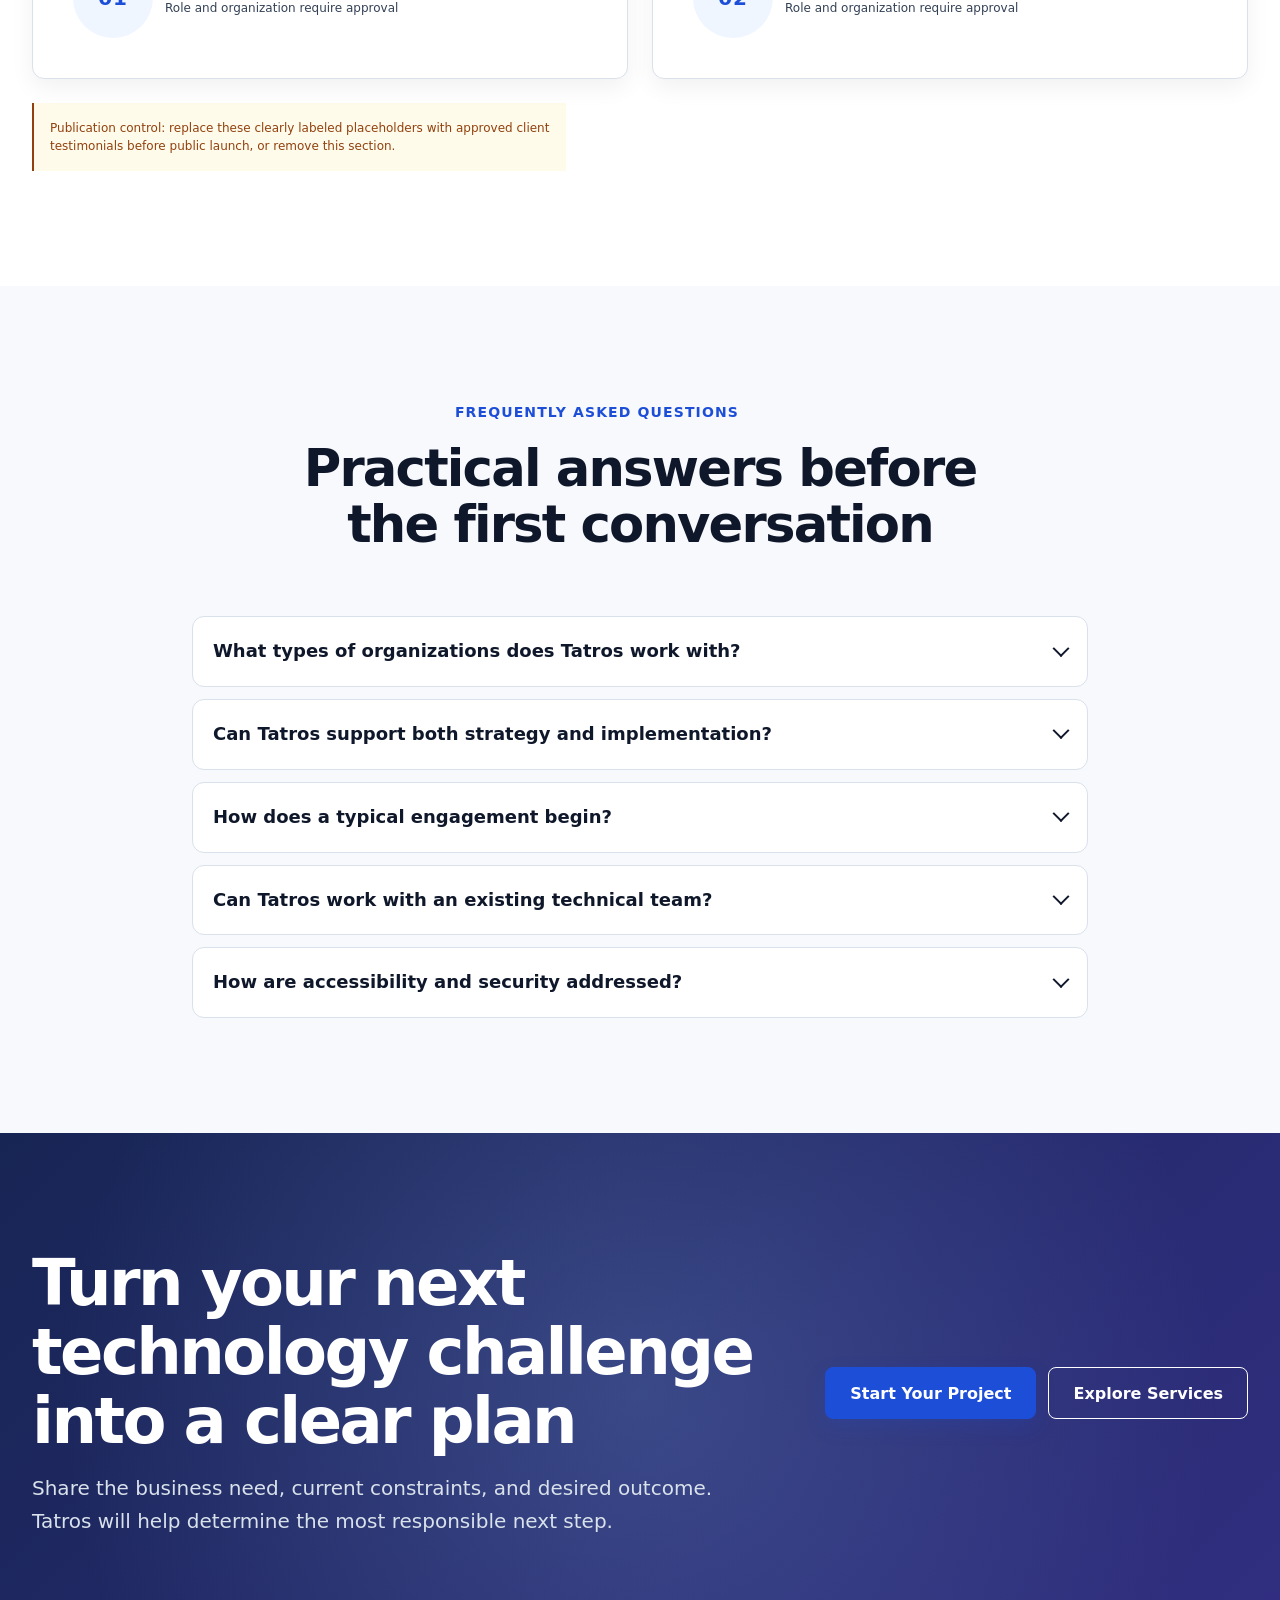
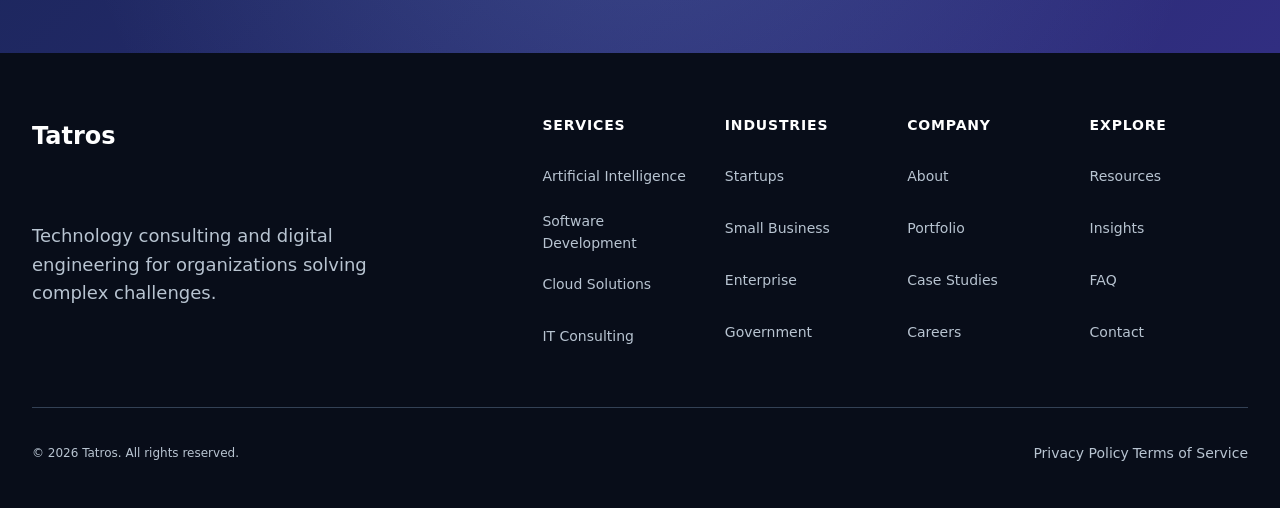
==== commit db928f13: "feat: <feature-name>" ====
--- a/index.html
+++ b/index.html
@@ -287,6 +287,48 @@
       </section>
 
       <!-- ==================================================================
+           Trusted By
+           ================================================================== -->
+      <section class="trusted-by" aria-labelledby="trusted-by-title">
+        <div class="trusted-by__container l-container">
+          <header class="trusted-by__header">
+            <h2 class="trusted-by__title" id="trusted-by-title">Trusted Across Industries</h2>
+            <p class="trusted-by__description">
+              Tatros works with startups, growing businesses, enterprises, and
+              public-sector organizations to solve complex technology challenges.
+            </p>
+          </header>
+
+          <ul class="trusted-by__grid" aria-label="Client logo placeholders" role="list">
+            <li class="trusted-by__logo" aria-label="Client logo placeholder 1">
+              <span class="trusted-by__logo-mark" aria-hidden="true">01</span>
+              <span class="u-visually-hidden">Client logo placeholder 1</span>
+            </li>
+            <li class="trusted-by__logo" aria-label="Client logo placeholder 2">
+              <span class="trusted-by__logo-mark" aria-hidden="true">02</span>
+              <span class="u-visually-hidden">Client logo placeholder 2</span>
+            </li>
+            <li class="trusted-by__logo" aria-label="Client logo placeholder 3">
+              <span class="trusted-by__logo-mark" aria-hidden="true">03</span>
+              <span class="u-visually-hidden">Client logo placeholder 3</span>
+            </li>
+            <li class="trusted-by__logo" aria-label="Client logo placeholder 4">
+              <span class="trusted-by__logo-mark" aria-hidden="true">04</span>
+              <span class="u-visually-hidden">Client logo placeholder 4</span>
+            </li>
+            <li class="trusted-by__logo" aria-label="Client logo placeholder 5">
+              <span class="trusted-by__logo-mark" aria-hidden="true">05</span>
+              <span class="u-visually-hidden">Client logo placeholder 5</span>
+            </li>
+            <li class="trusted-by__logo" aria-label="Client logo placeholder 6">
+              <span class="trusted-by__logo-mark" aria-hidden="true">06</span>
+              <span class="u-visually-hidden">Client logo placeholder 6</span>
+            </li>
+          </ul>
+        </div>
+      </section>
+
+      <!-- ==================================================================
            Services overview
            ================================================================== -->
       <section class="services" aria-labelledby="services-title">
@@ -466,21 +508,6 @@
               </ul>
             </section>
           </div>
-        </div>
-      </section>
-
-      <!-- ==================================================================
-           Trusted By
-           ================================================================== -->
-      <section class="trust-bar" aria-labelledby="trusted-by-title">
-        <div class="trust-bar__layout l-container">
-          <h2 class="trust-bar__title" id="trusted-by-title">Trusted By</h2>
-          <ul class="trust-bar__list" role="list">
-            <li class="trust-bar__item"><span class="trust-bar__mark" aria-hidden="true">ST</span>Startups</li>
-            <li class="trust-bar__item"><span class="trust-bar__mark" aria-hidden="true">GB</span>Growth Businesses</li>
-            <li class="trust-bar__item"><span class="trust-bar__mark" aria-hidden="true">EN</span>Enterprise Teams</li>
-            <li class="trust-bar__item"><span class="trust-bar__mark" aria-hidden="true">PS</span>Public Sector</li>
-          </ul>
         </div>
       </section>
 
--- a/css/main.css
+++ b/css/main.css
@@ -13,6 +13,7 @@
 
 @import url("components/navigation.css");
 @import url("components/hero.css");
+@import url("components/trusted-by.css");
 @import url("components/services.css");
 @import url("components/buttons.css");
 @import url("components/cards.css");
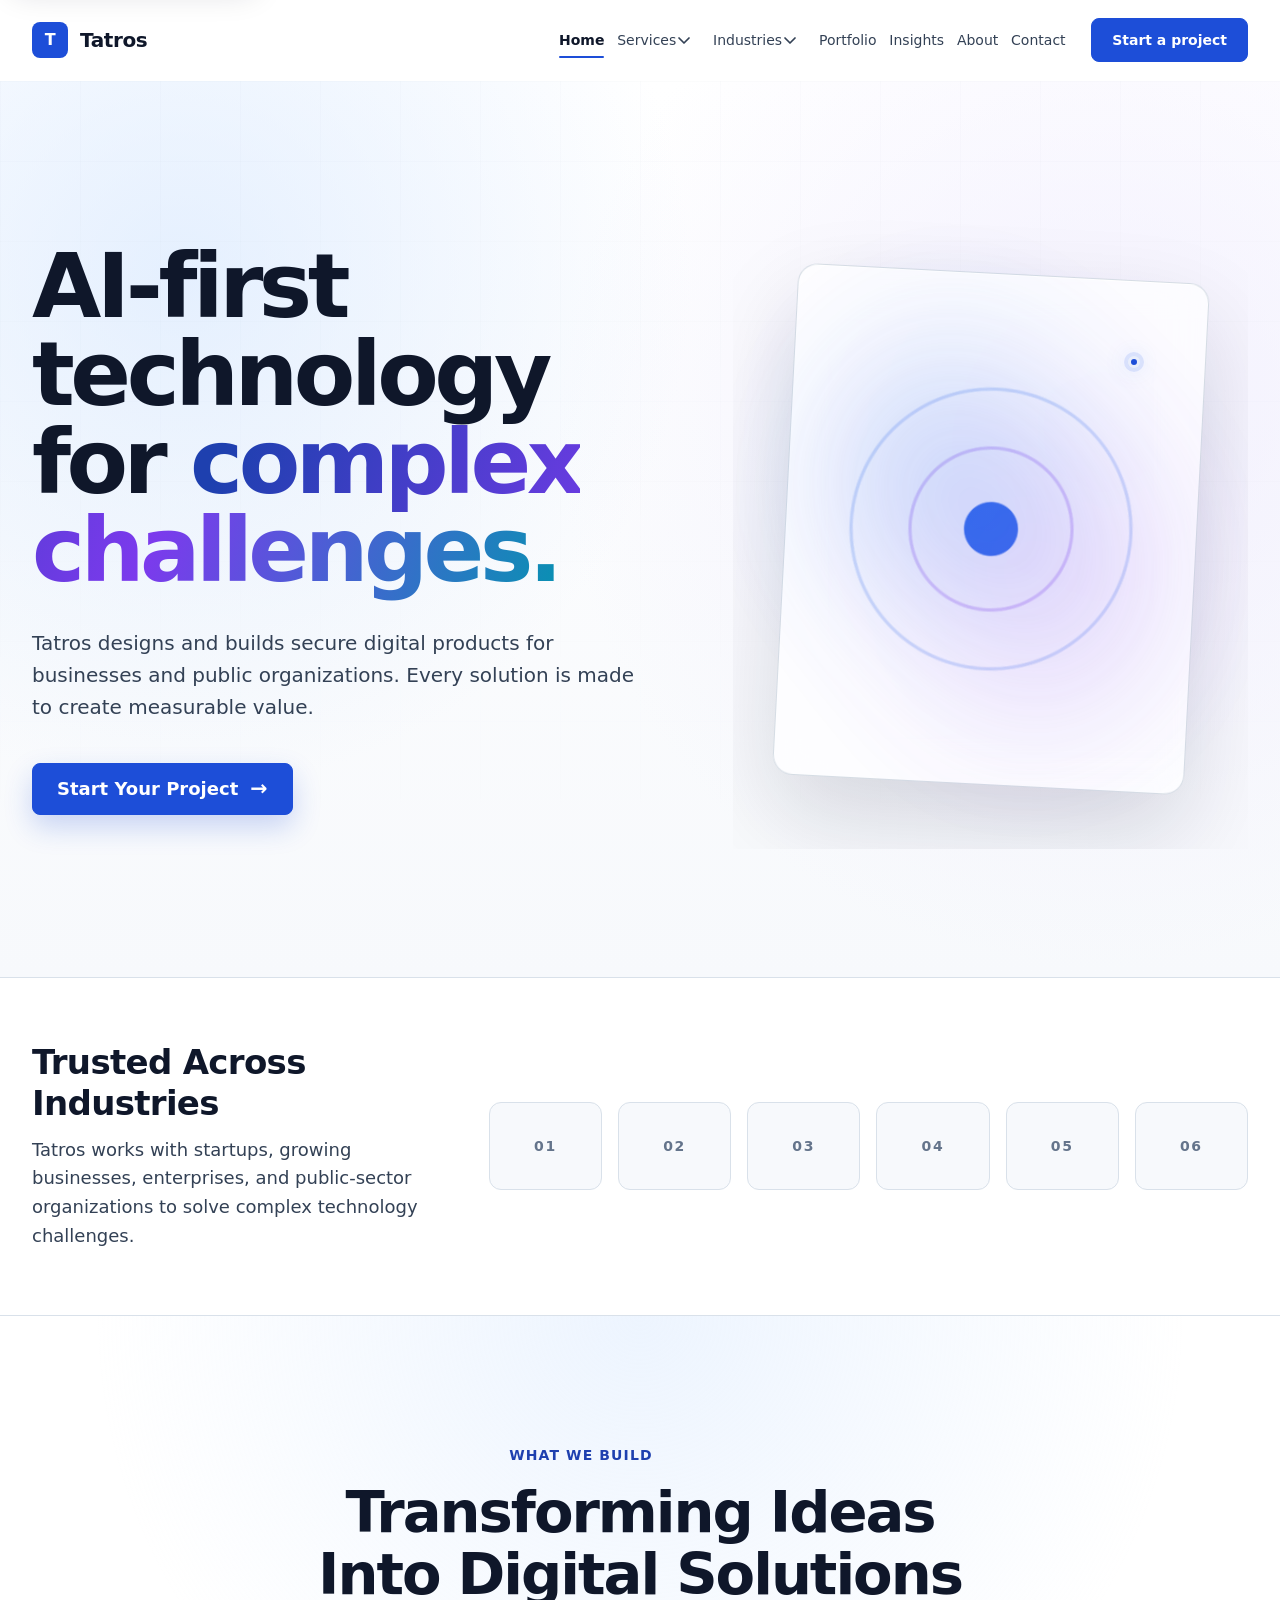
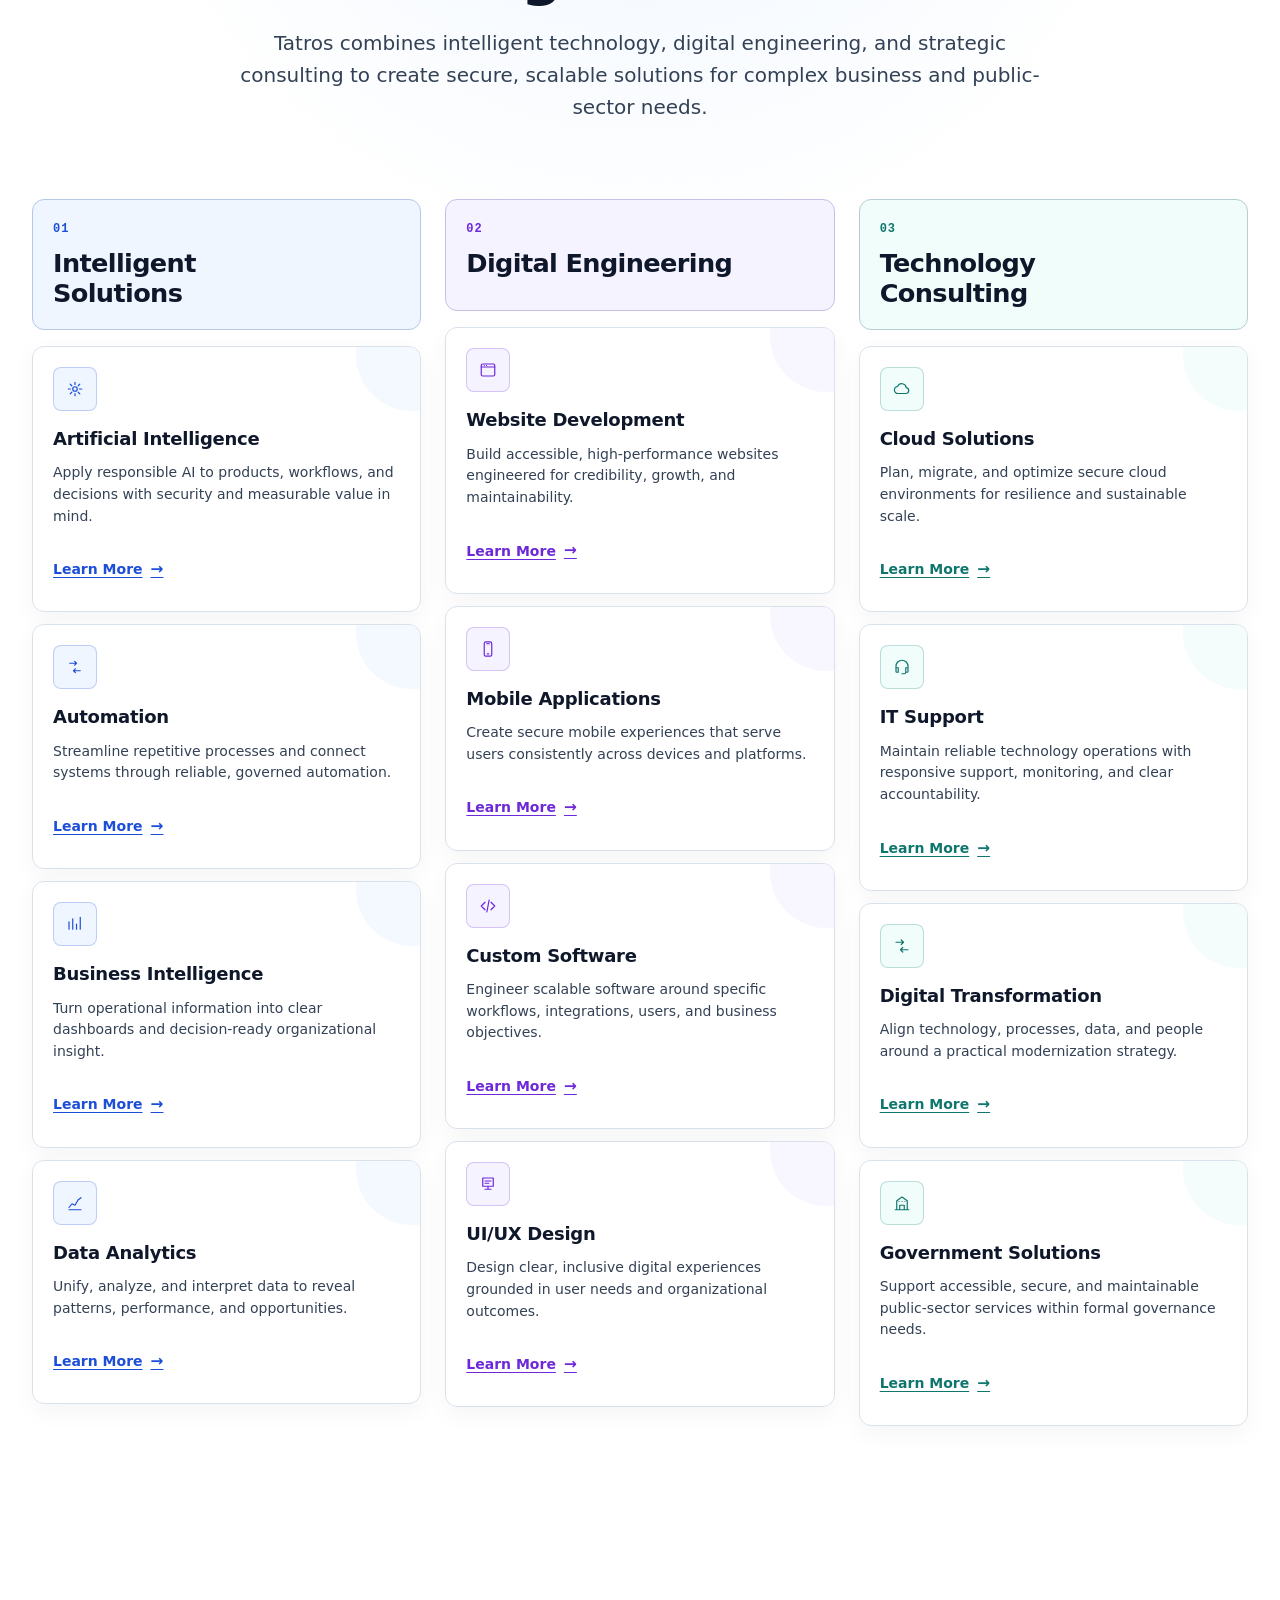
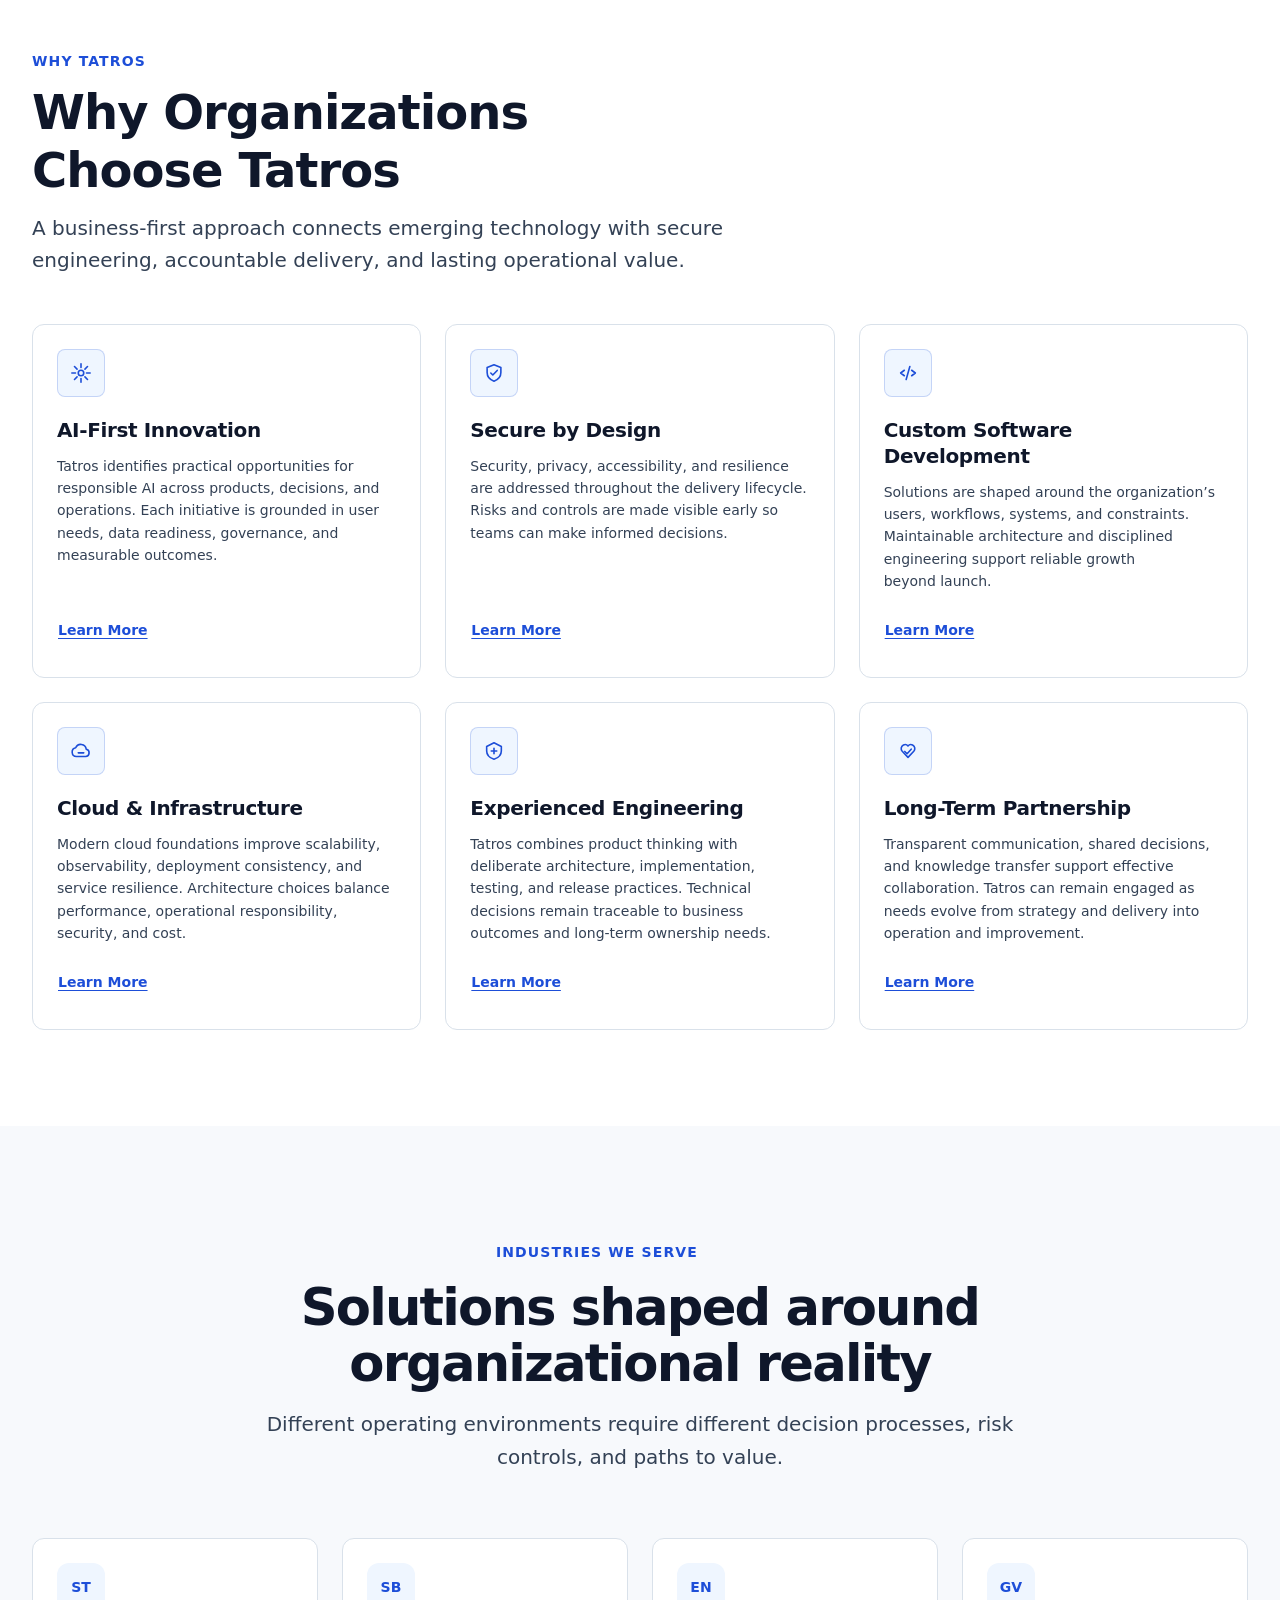
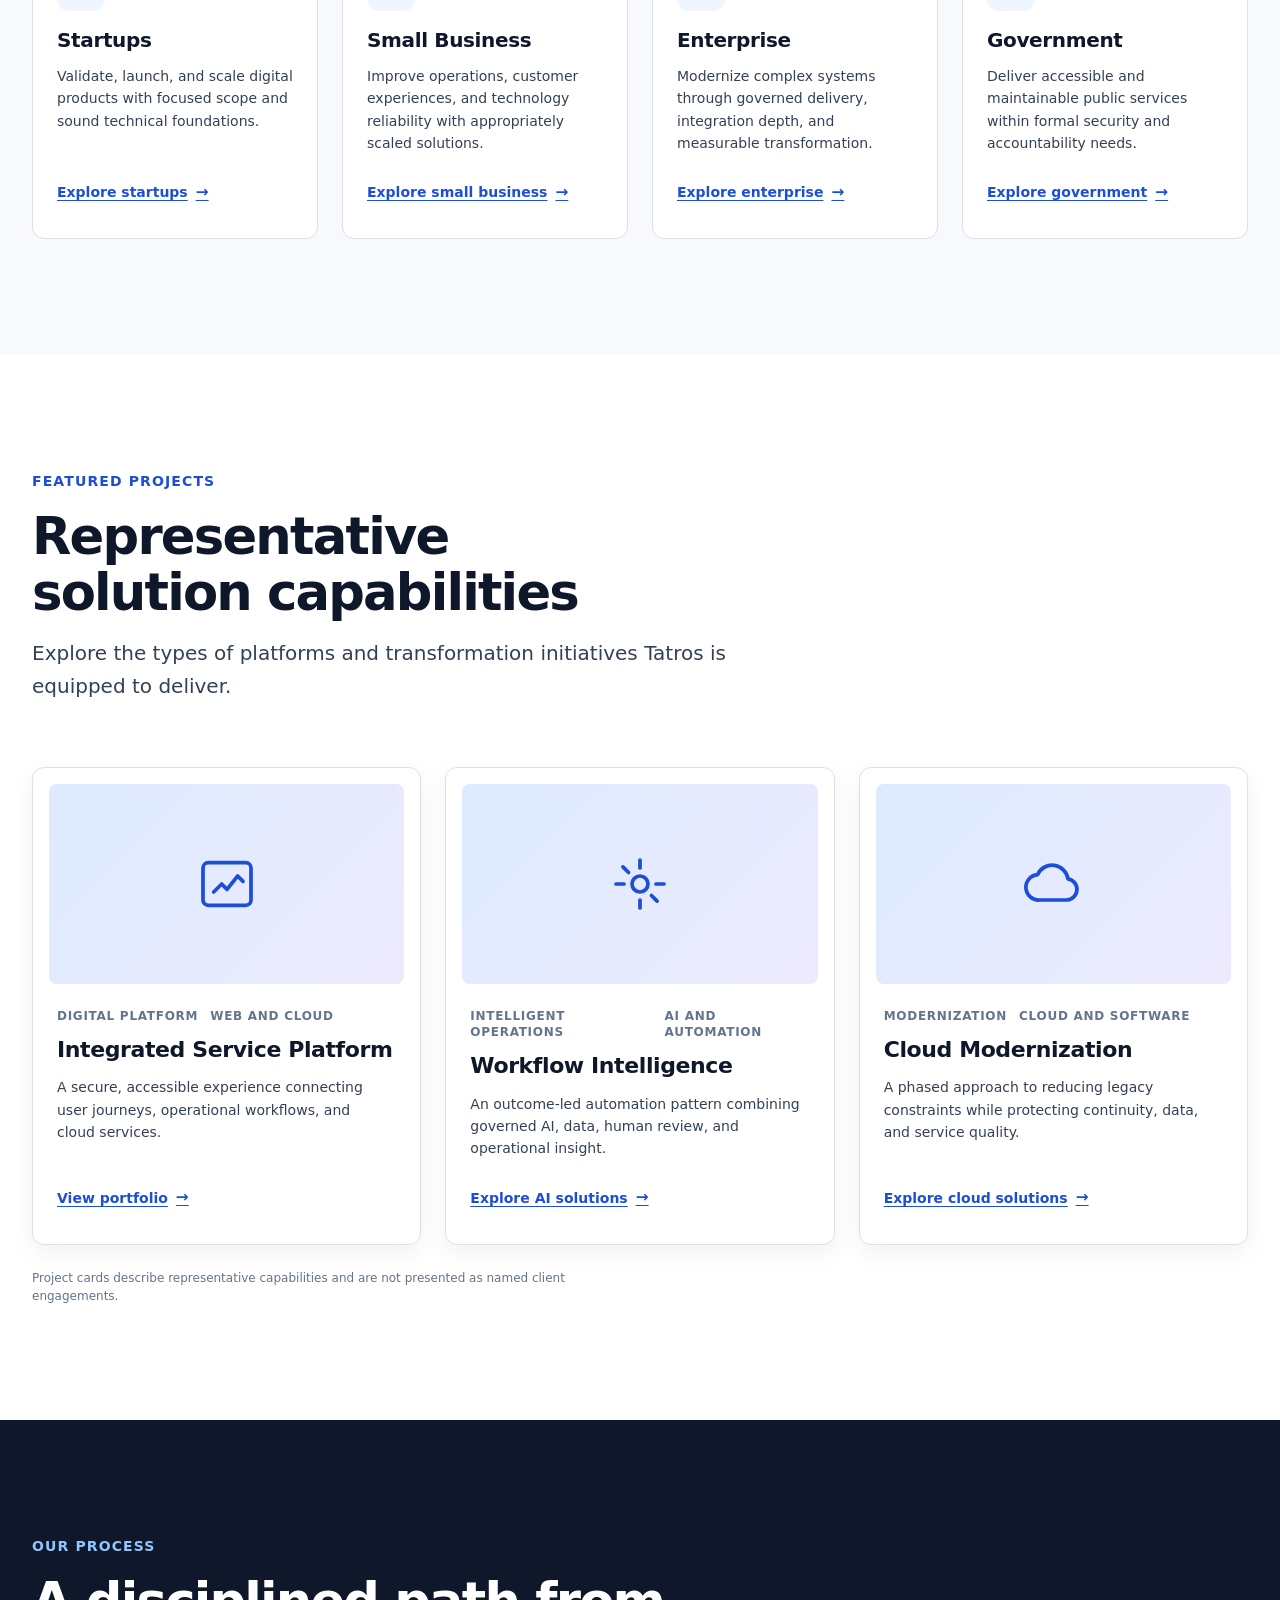
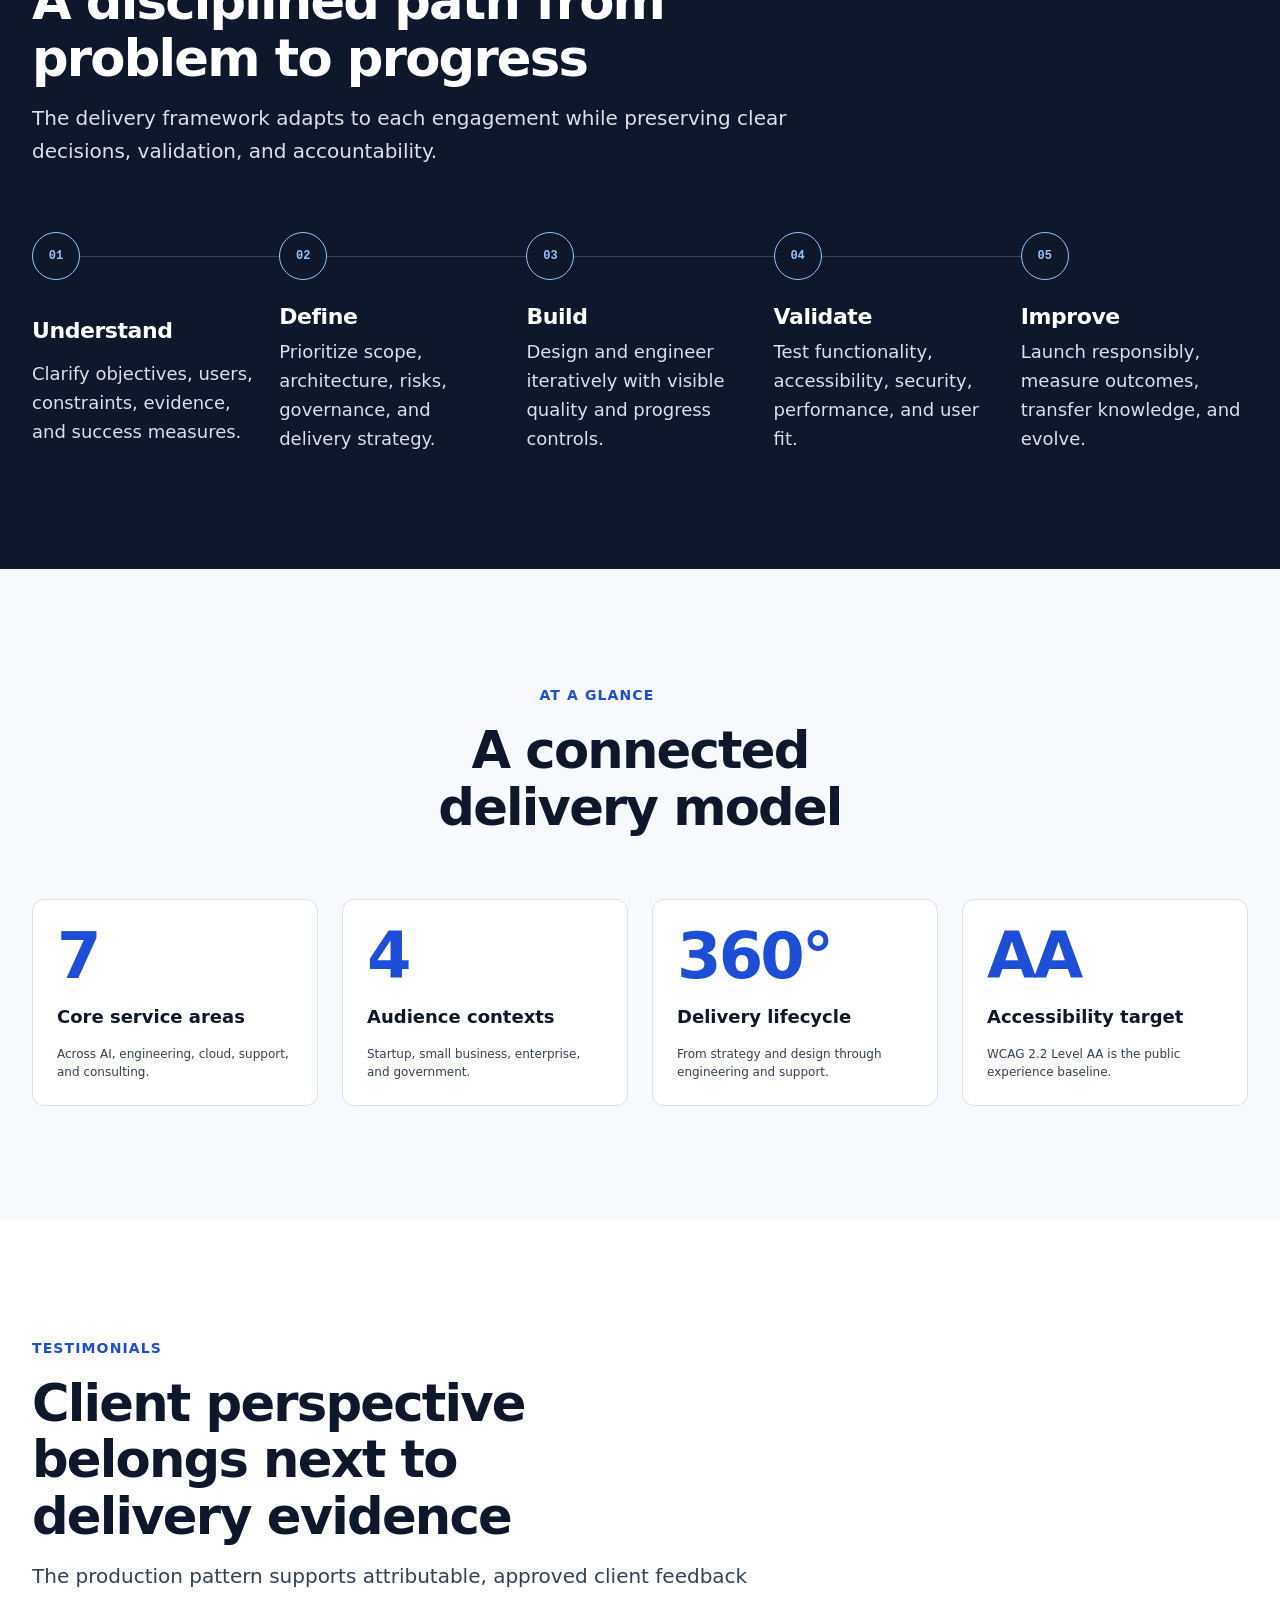
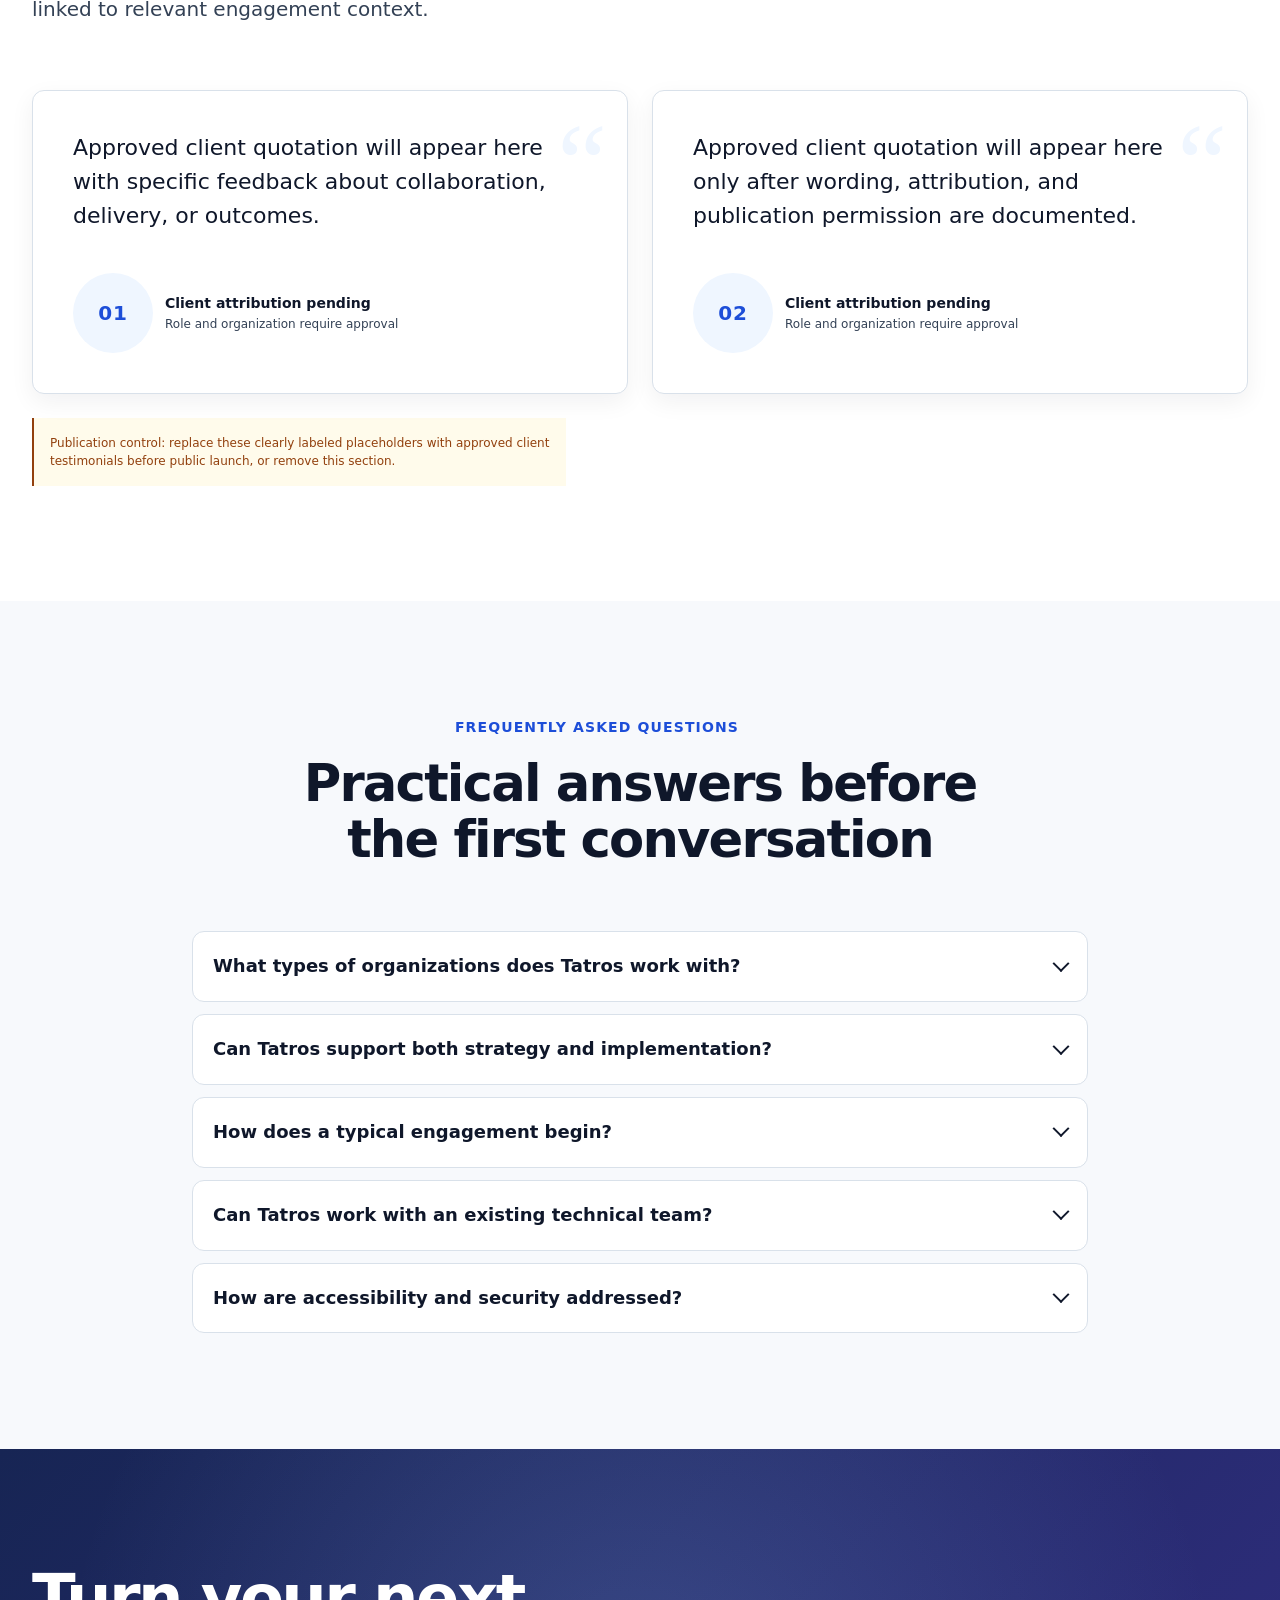
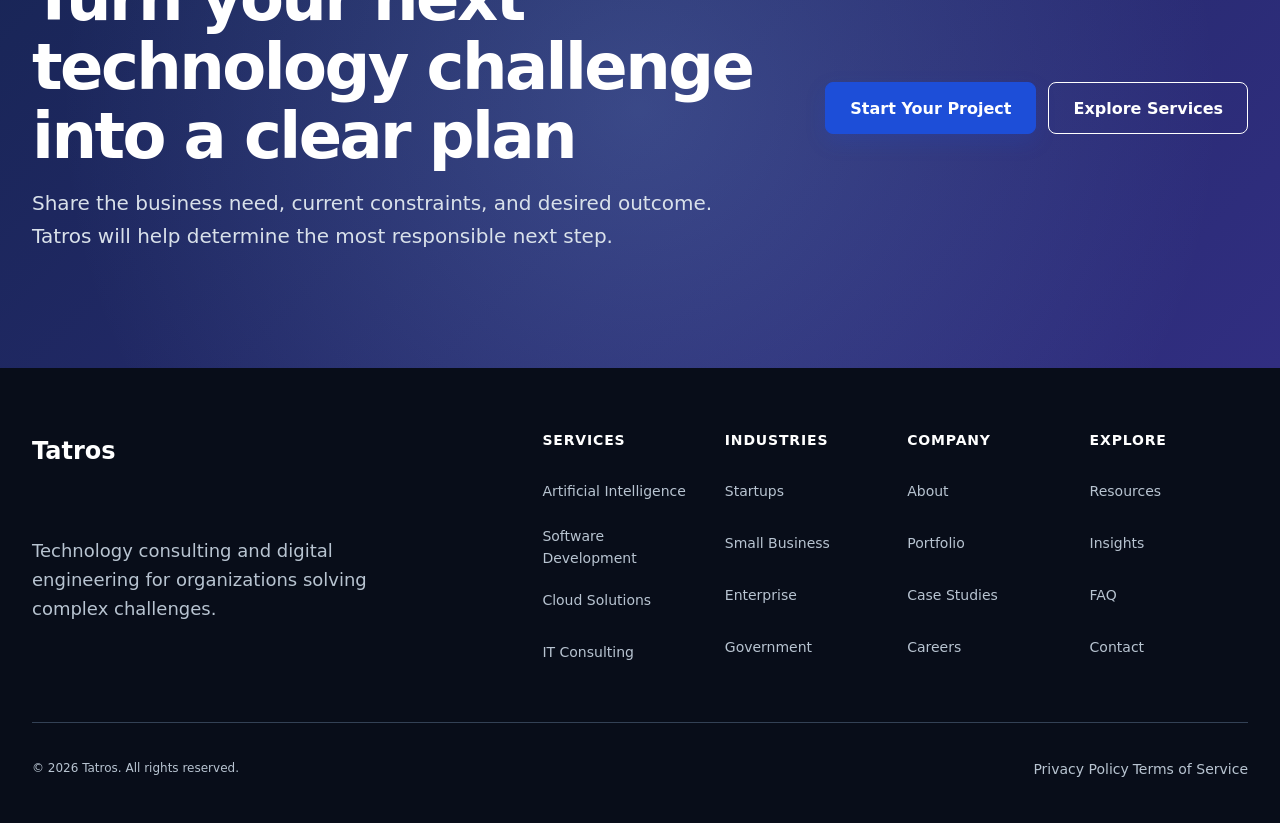
==== commit fd89f842: "feat: refine hero section" ====
--- a/index.html
+++ b/index.html
@@ -155,36 +155,23 @@
       <section class="hero" aria-labelledby="hero-title">
         <div class="hero__container l-container">
           <div class="hero__content">
-            <p class="hero__badge">AI-Driven Digital Transformation</p>
-
             <h1 class="hero__title" id="hero-title">
-              Transforming Business Through
-              <span class="hero__title-highlight">Technology</span>
+              AI-first technology for
+              <span class="hero__title-highlight">complex challenges.</span>
             </h1>
 
             <p class="hero__description">
-              Tatros helps startups, enterprises, and government organizations
-              build secure websites, custom software, AI solutions, mobile
-              applications, cloud infrastructure, and digital platforms that
-              drive measurable business growth.
+              Tatros designs and builds secure digital products for businesses
+              and public organizations. Every solution is made to create
+              measurable value.
             </p>
 
-            <div class="hero__actions" role="group" aria-label="Hero actions">
-              <a class="hero__action hero__action--primary" href="/contact/">
+            <div class="hero__actions">
+              <a class="hero__action" href="/contact/">
                 Start Your Project
                 <span class="hero__action-icon" aria-hidden="true">→</span>
               </a>
-              <a class="hero__action hero__action--secondary" href="/services/">
-                Explore Services
-              </a>
             </div>
-
-            <ul class="hero__trust-list" aria-label="Tatros capabilities">
-              <li class="hero__trust-item">AI Solutions</li>
-              <li class="hero__trust-item">Custom Software</li>
-              <li class="hero__trust-item">Enterprise IT</li>
-              <li class="hero__trust-item">Government Technology</li>
-            </ul>
           </div>
 
           <!-- Decorative CSS technology illustration. -->
@@ -514,31 +501,76 @@
       <!-- ==================================================================
            Why Choose Tatros
            ================================================================== -->
-      <section class="homepage-section" aria-labelledby="why-tatros-title">
+      <section class="why-choose" aria-labelledby="why-tatros-title">
         <div class="l-container">
-          <header class="homepage-section__header">
-            <p class="homepage-section__eyebrow">Why Tatros</p>
-            <h2 class="homepage-section__title" id="why-tatros-title">Technology decisions grounded in business value</h2>
-            <p class="homepage-section__description">Tatros combines advisory thinking with disciplined engineering to help organizations move from uncertainty to sustainable outcomes.</p>
-          </header>
-          <ol class="value-grid">
-            <li class="value-item">
-              <span class="value-item__number" aria-hidden="true">01</span>
-              <div class="value-item__content"><h3 class="value-item__title">Business-first discovery</h3><p class="value-item__description">We clarify objectives, constraints, users, and measures of success before recommending technology.</p></div>
-            </li>
-            <li class="value-item">
-              <span class="value-item__number" aria-hidden="true">02</span>
-              <div class="value-item__content"><h3 class="value-item__title">Multidisciplinary delivery</h3><p class="value-item__description">Strategy, design, engineering, cloud, data, and support work as one accountable delivery model.</p></div>
-            </li>
-            <li class="value-item">
-              <span class="value-item__number" aria-hidden="true">03</span>
-              <div class="value-item__content"><h3 class="value-item__title">Secure and scalable foundations</h3><p class="value-item__description">Architecture considers security, accessibility, resilience, maintainability, and future growth from the outset.</p></div>
-            </li>
-            <li class="value-item">
-              <span class="value-item__number" aria-hidden="true">04</span>
-              <div class="value-item__content"><h3 class="value-item__title">Transparent partnership</h3><p class="value-item__description">Clear decisions, visible risks, practical governance, and knowledge transfer support long-term ownership.</p></div>
-            </li>
-          </ol>
+          <header class="why-choose__header">
+            <p class="why-choose__eyebrow">Why Tatros</p>
+            <h2 class="why-choose__title" id="why-tatros-title">Why Organizations Choose Tatros</h2>
+            <p class="why-choose__description">A business-first approach connects emerging technology with secure engineering, accountable delivery, and lasting operational value.</p>
+          </header>
+
+          <ul class="why-choose__grid" role="list">
+            <li>
+              <article class="card card--feature why-choose__card">
+                <div class="card__body">
+                  <svg class="card__icon why-choose__icon" viewBox="0 0 24 24" aria-hidden="true" focusable="false"><circle cx="12" cy="12" r="3"></circle><path d="M12 2v4m0 12v4M2 12h4m12 0h4M4.9 4.9l2.8 2.8m8.6 8.6 2.8 2.8m0-14.2-2.8 2.8M7.7 16.3l-2.8 2.8"></path></svg>
+                  <h3 class="card__title">AI-First Innovation</h3>
+                  <p class="card__description">Tatros identifies practical opportunities for responsible AI across products, decisions, and operations. Each initiative is grounded in user needs, data readiness, governance, and measurable outcomes.</p>
+                </div>
+                <footer class="card__footer"><a class="button button--text" href="services.html#artificial-intelligence">Learn More<span class="u-visually-hidden"> about AI-First Innovation</span></a></footer>
+              </article>
+            </li>
+            <li>
+              <article class="card card--feature why-choose__card">
+                <div class="card__body">
+                  <svg class="card__icon why-choose__icon" viewBox="0 0 24 24" aria-hidden="true" focusable="false"><path d="M12 3 4.5 6v5.5c0 4.7 3.1 7.9 7.5 9.5 4.4-1.6 7.5-4.8 7.5-9.5V6L12 3Z"></path><path d="m8.5 12 2.2 2.2 4.8-5"></path></svg>
+                  <h3 class="card__title">Secure by Design</h3>
+                  <p class="card__description">Security, privacy, accessibility, and resilience are addressed throughout the delivery lifecycle. Risks and controls are made visible early so teams can make informed decisions.</p>
+                </div>
+                <footer class="card__footer"><a class="button button--text" href="services.html#it-consulting">Learn More<span class="u-visually-hidden"> about Secure by Design</span></a></footer>
+              </article>
+            </li>
+            <li>
+              <article class="card card--feature why-choose__card">
+                <div class="card__body">
+                  <svg class="card__icon why-choose__icon" viewBox="0 0 24 24" aria-hidden="true" focusable="false"><path d="m8 9-4 3 4 3m8-6 4 3-4 3M14 5l-4 14"></path></svg>
+                  <h3 class="card__title">Custom Software Development</h3>
+                  <p class="card__description">Solutions are shaped around the organization’s users, workflows, systems, and constraints. Maintainable architecture and disciplined engineering support reliable growth beyond launch.</p>
+                </div>
+                <footer class="card__footer"><a class="button button--text" href="services.html#software-development">Learn More<span class="u-visually-hidden"> about Custom Software Development</span></a></footer>
+              </article>
+            </li>
+            <li>
+              <article class="card card--feature why-choose__card">
+                <div class="card__body">
+                  <svg class="card__icon why-choose__icon" viewBox="0 0 24 24" aria-hidden="true" focusable="false"><path d="M7 18h10a4 4 0 0 0 .7-7.9A6 6 0 0 0 6.2 8.5 4.8 4.8 0 0 0 7 18Z"></path><path d="M9 14h6"></path></svg>
+                  <h3 class="card__title">Cloud &amp; Infrastructure</h3>
+                  <p class="card__description">Modern cloud foundations improve scalability, observability, deployment consistency, and service resilience. Architecture choices balance performance, operational responsibility, security, and cost.</p>
+                </div>
+                <footer class="card__footer"><a class="button button--text" href="services.html#cloud-solutions">Learn More<span class="u-visually-hidden"> about Cloud and Infrastructure</span></a></footer>
+              </article>
+            </li>
+            <li>
+              <article class="card card--feature why-choose__card">
+                <div class="card__body">
+                  <svg class="card__icon why-choose__icon" viewBox="0 0 24 24" aria-hidden="true" focusable="false"><path d="M12 3 4 7v5c0 4.5 3.4 7.5 8 9 4.6-1.5 8-4.5 8-9V7l-8-4Z"></path><path d="M9 12h6m-3-3v6"></path></svg>
+                  <h3 class="card__title">Experienced Engineering</h3>
+                  <p class="card__description">Tatros combines product thinking with deliberate architecture, implementation, testing, and release practices. Technical decisions remain traceable to business outcomes and long-term ownership needs.</p>
+                </div>
+                <footer class="card__footer"><a class="button button--text" href="services.html#services-overview">Learn More<span class="u-visually-hidden"> about Experienced Engineering</span></a></footer>
+              </article>
+            </li>
+            <li>
+              <article class="card card--feature why-choose__card">
+                <div class="card__body">
+                  <svg class="card__icon why-choose__icon" viewBox="0 0 24 24" aria-hidden="true" focusable="false"><path d="M8.5 12.5 11 15l4.5-5"></path><path d="M7 5.5a4 4 0 0 1 5 1 4 4 0 0 1 5-1c2.7 1.4 3.2 4.6 1.3 6.8L12 19l-6.3-6.7C3.8 10.1 4.3 6.9 7 5.5Z"></path></svg>
+                  <h3 class="card__title">Long-Term Partnership</h3>
+                  <p class="card__description">Transparent communication, shared decisions, and knowledge transfer support effective collaboration. Tatros can remain engaged as needs evolve from strategy and delivery into operation and improvement.</p>
+                </div>
+                <footer class="card__footer"><a class="button button--text" href="#final-cta-title">Learn More<span class="u-visually-hidden"> about Long-Term Partnership</span></a></footer>
+              </article>
+            </li>
+          </ul>
         </div>
       </section>
 
--- a/css/main.css
+++ b/css/main.css
@@ -17,5 +17,6 @@
 @import url("components/services.css");
 @import url("components/buttons.css");
 @import url("components/cards.css");
+@import url("components/why-choose.css");
 @import url("components/homepage-sections.css");
 @import url("pages/services.css");
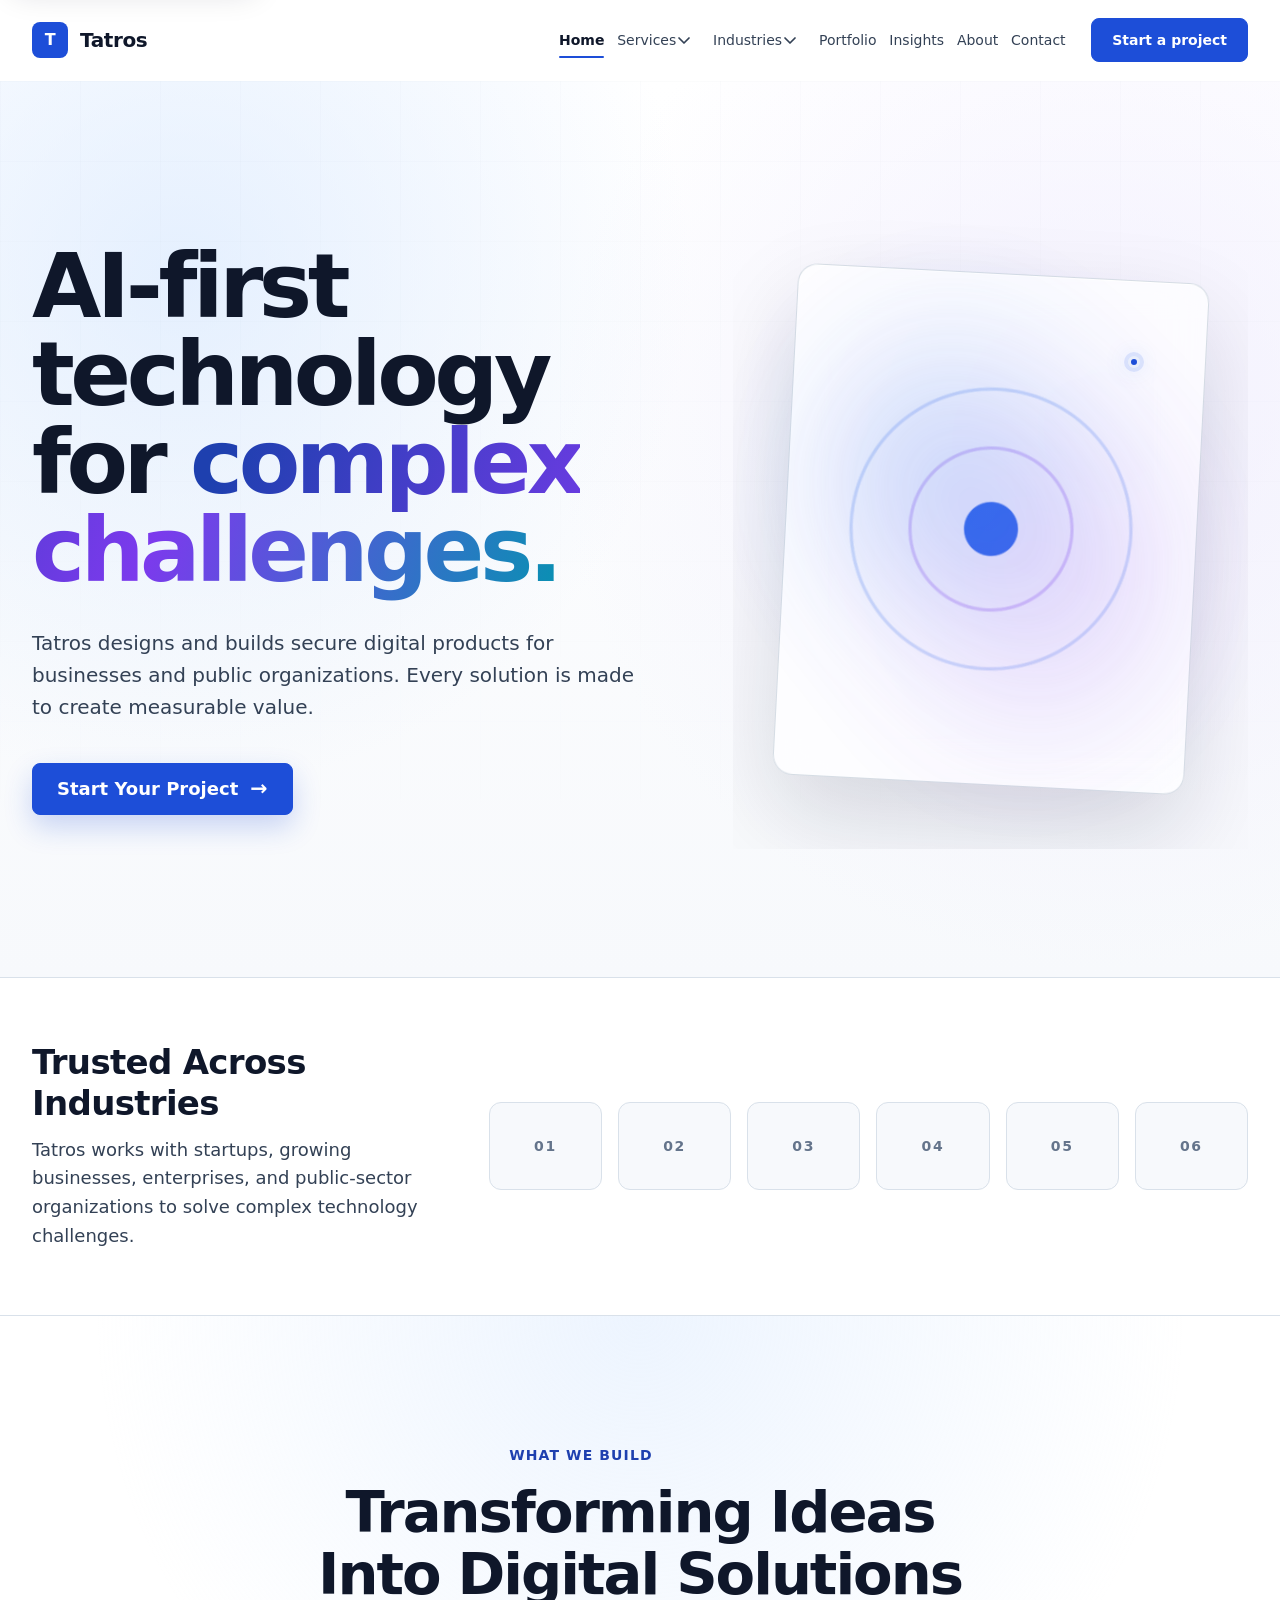
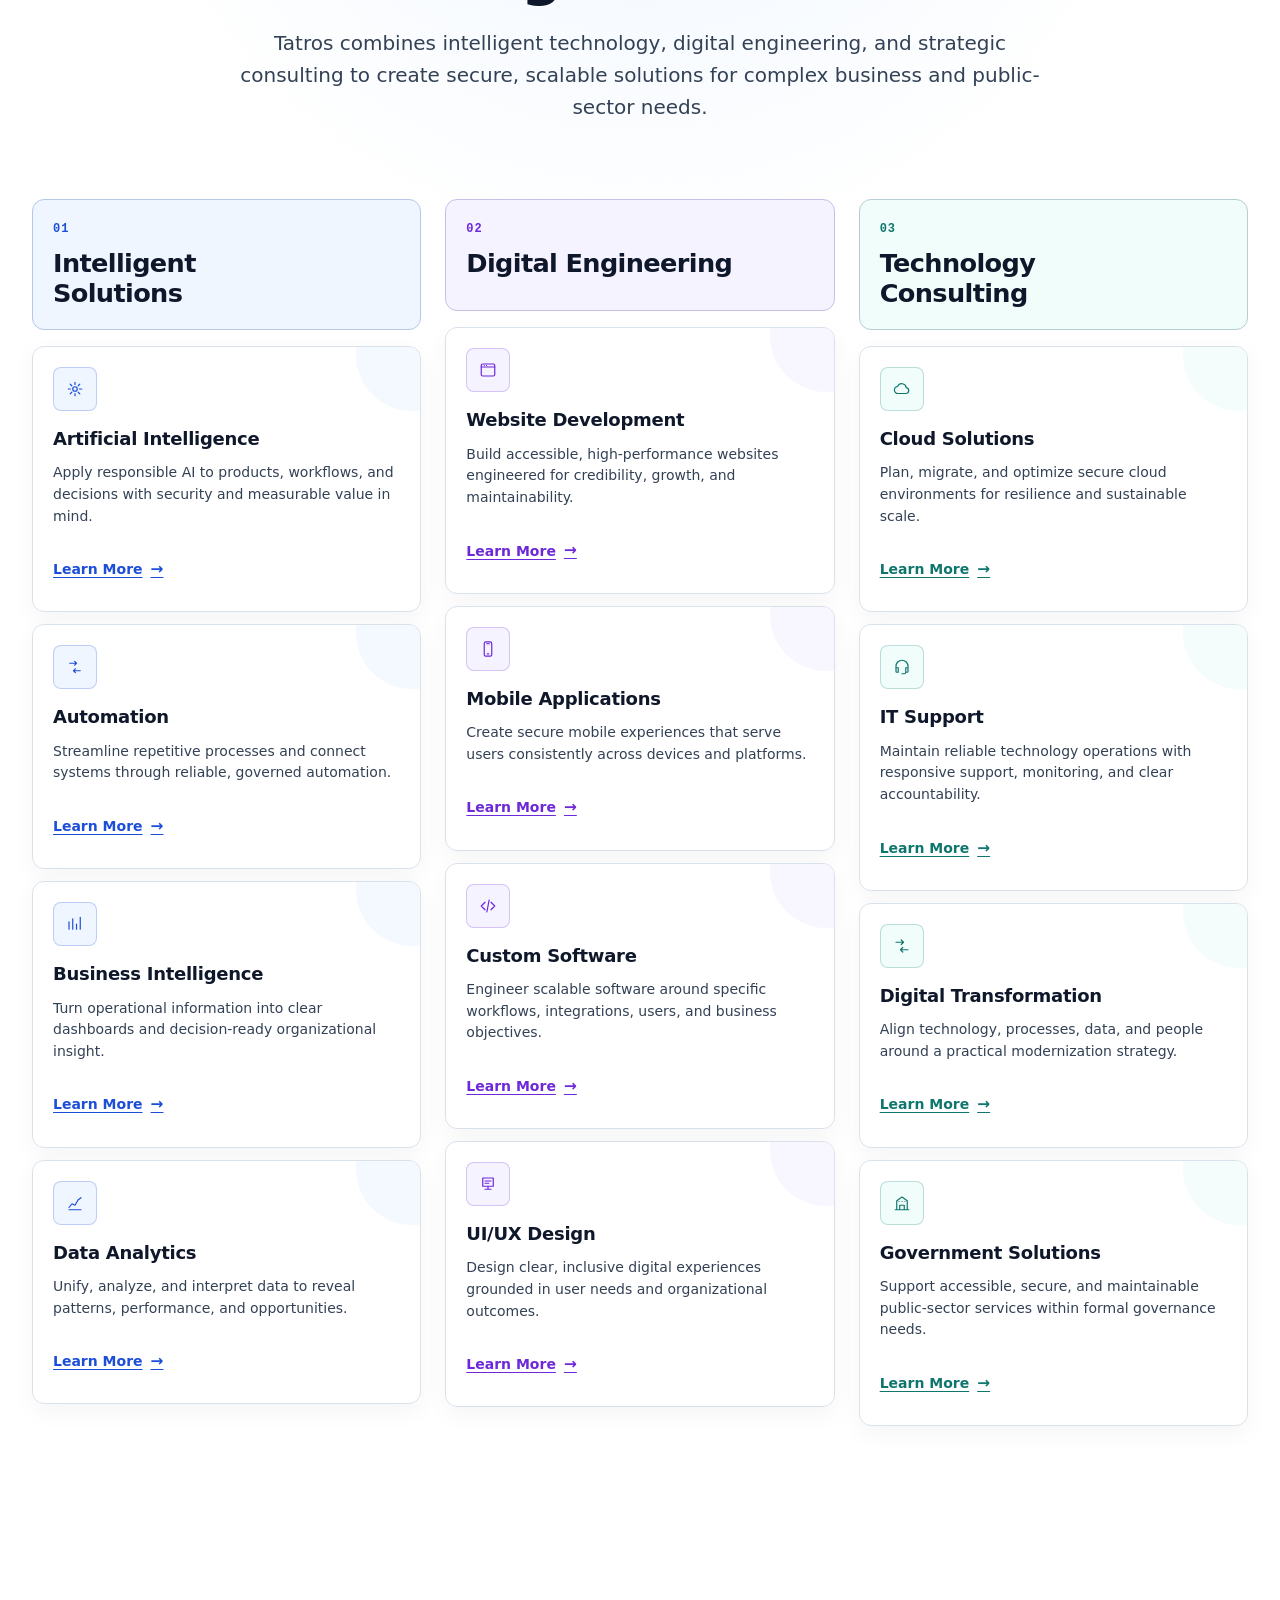
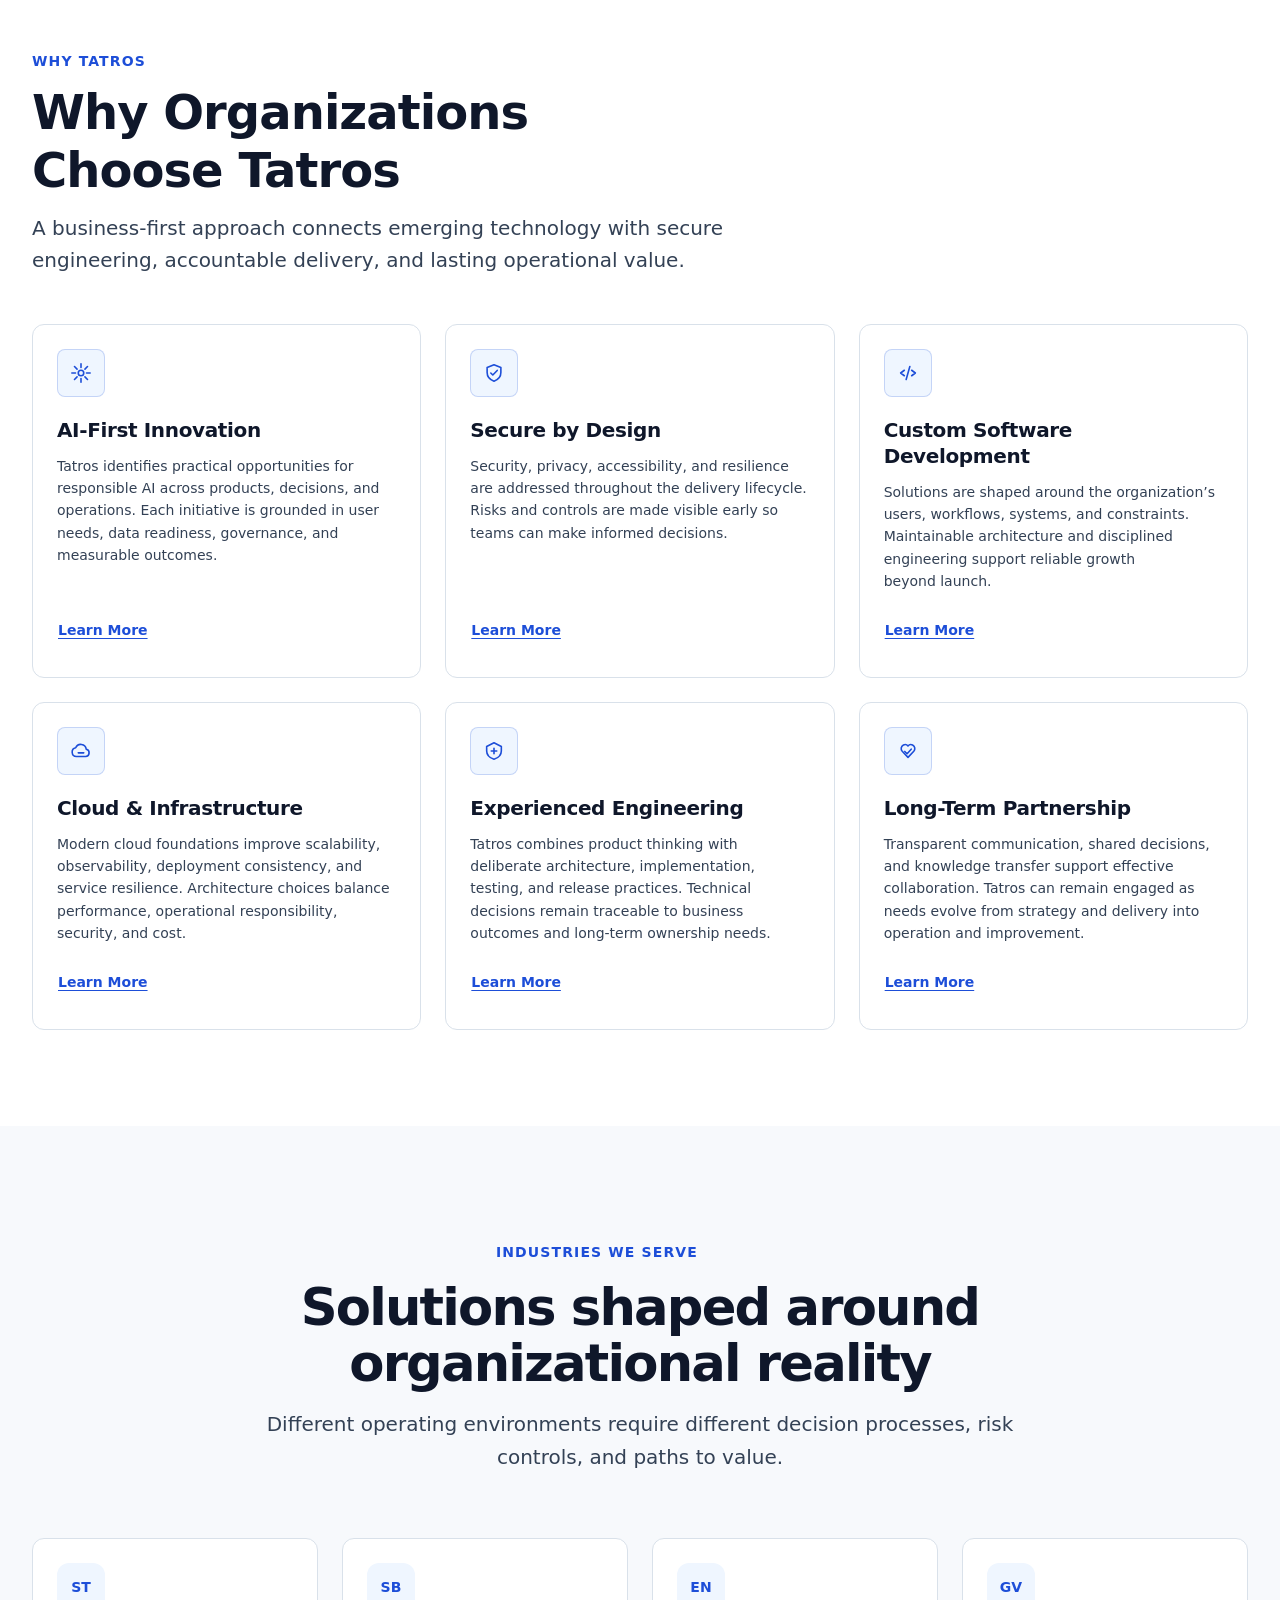
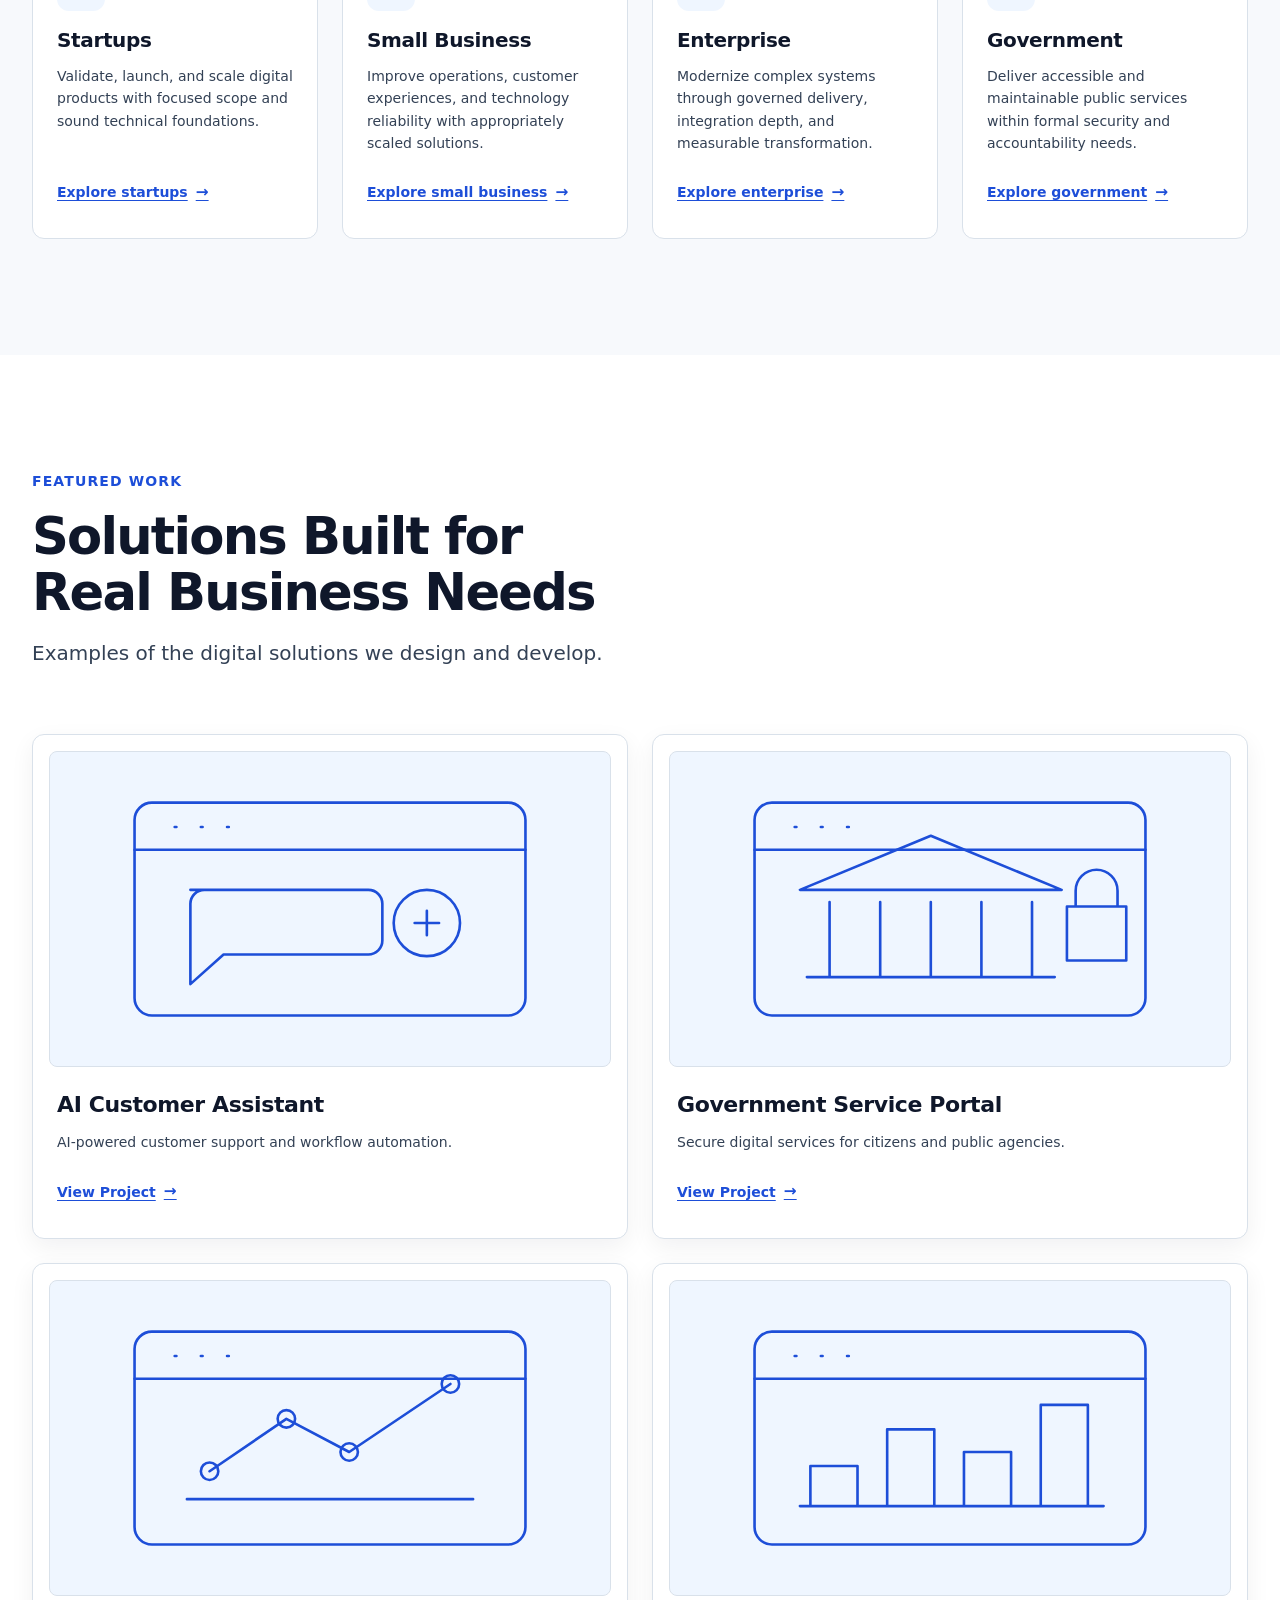
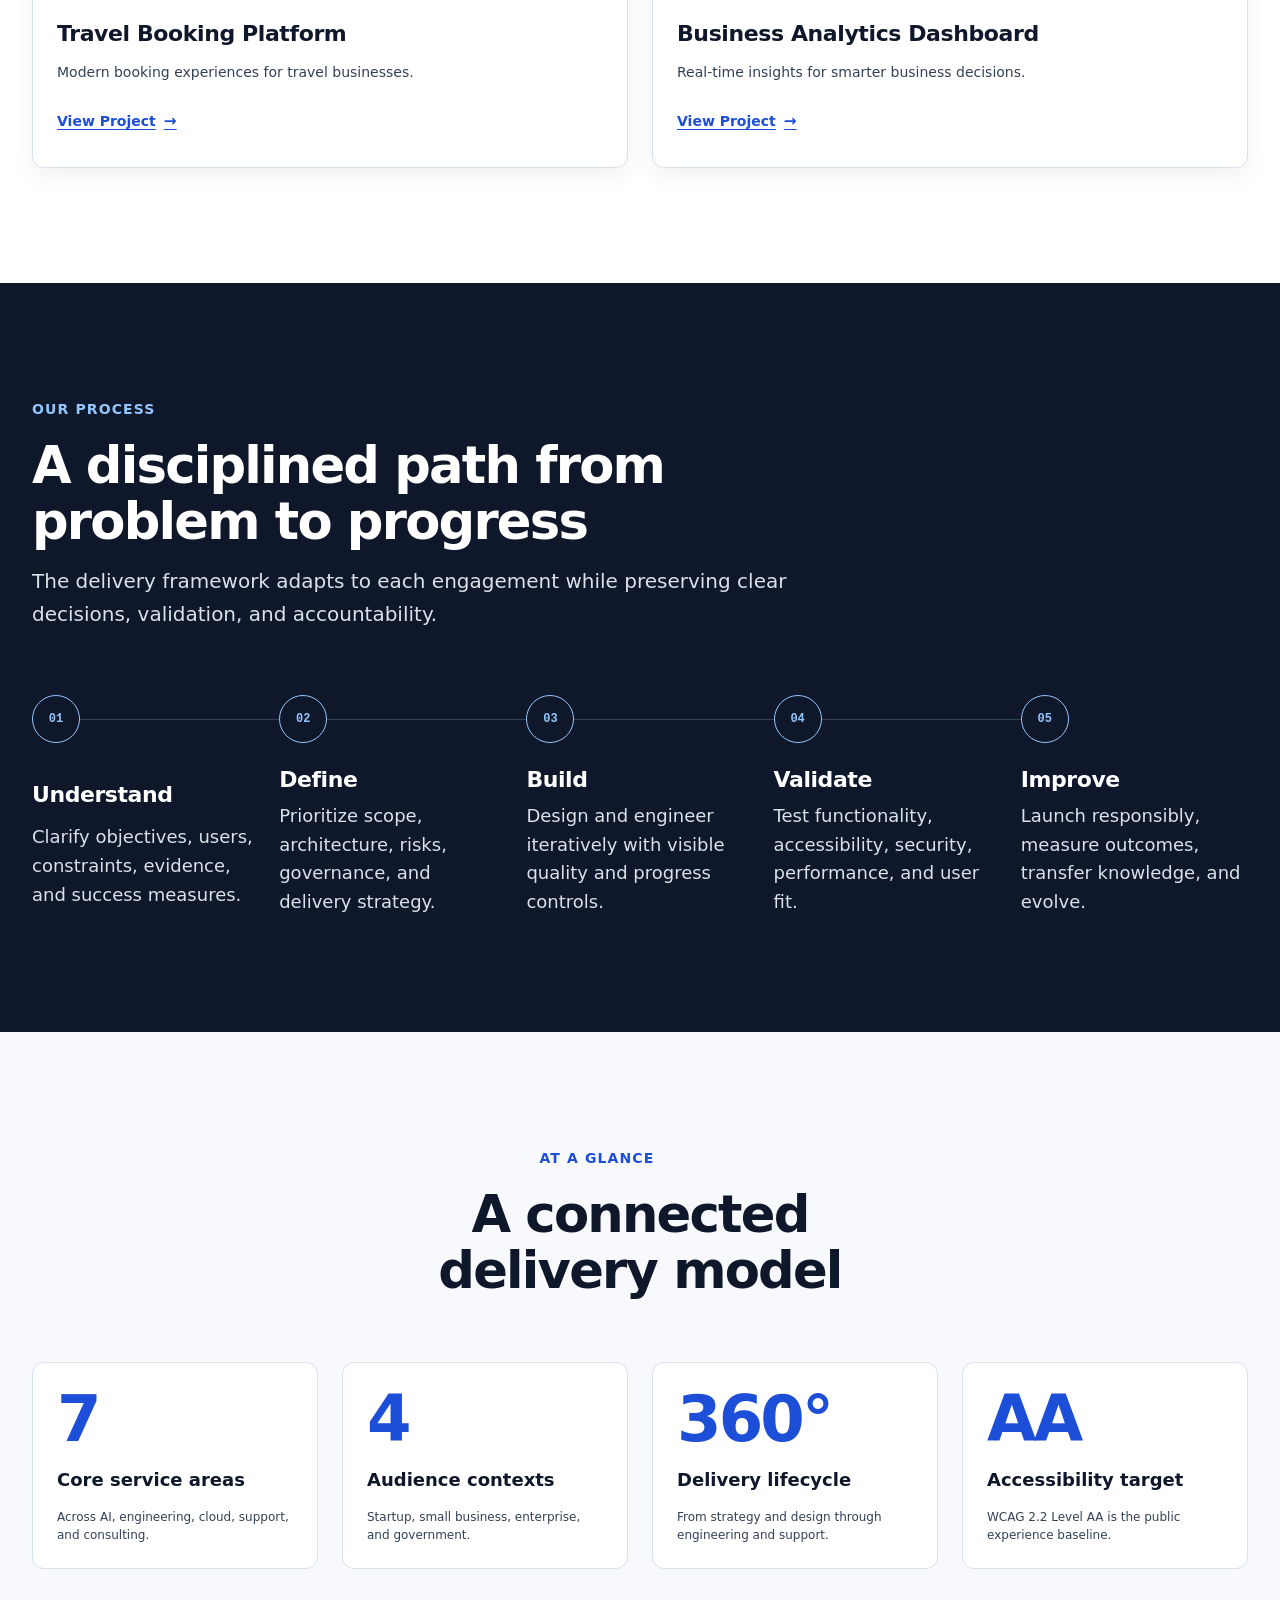
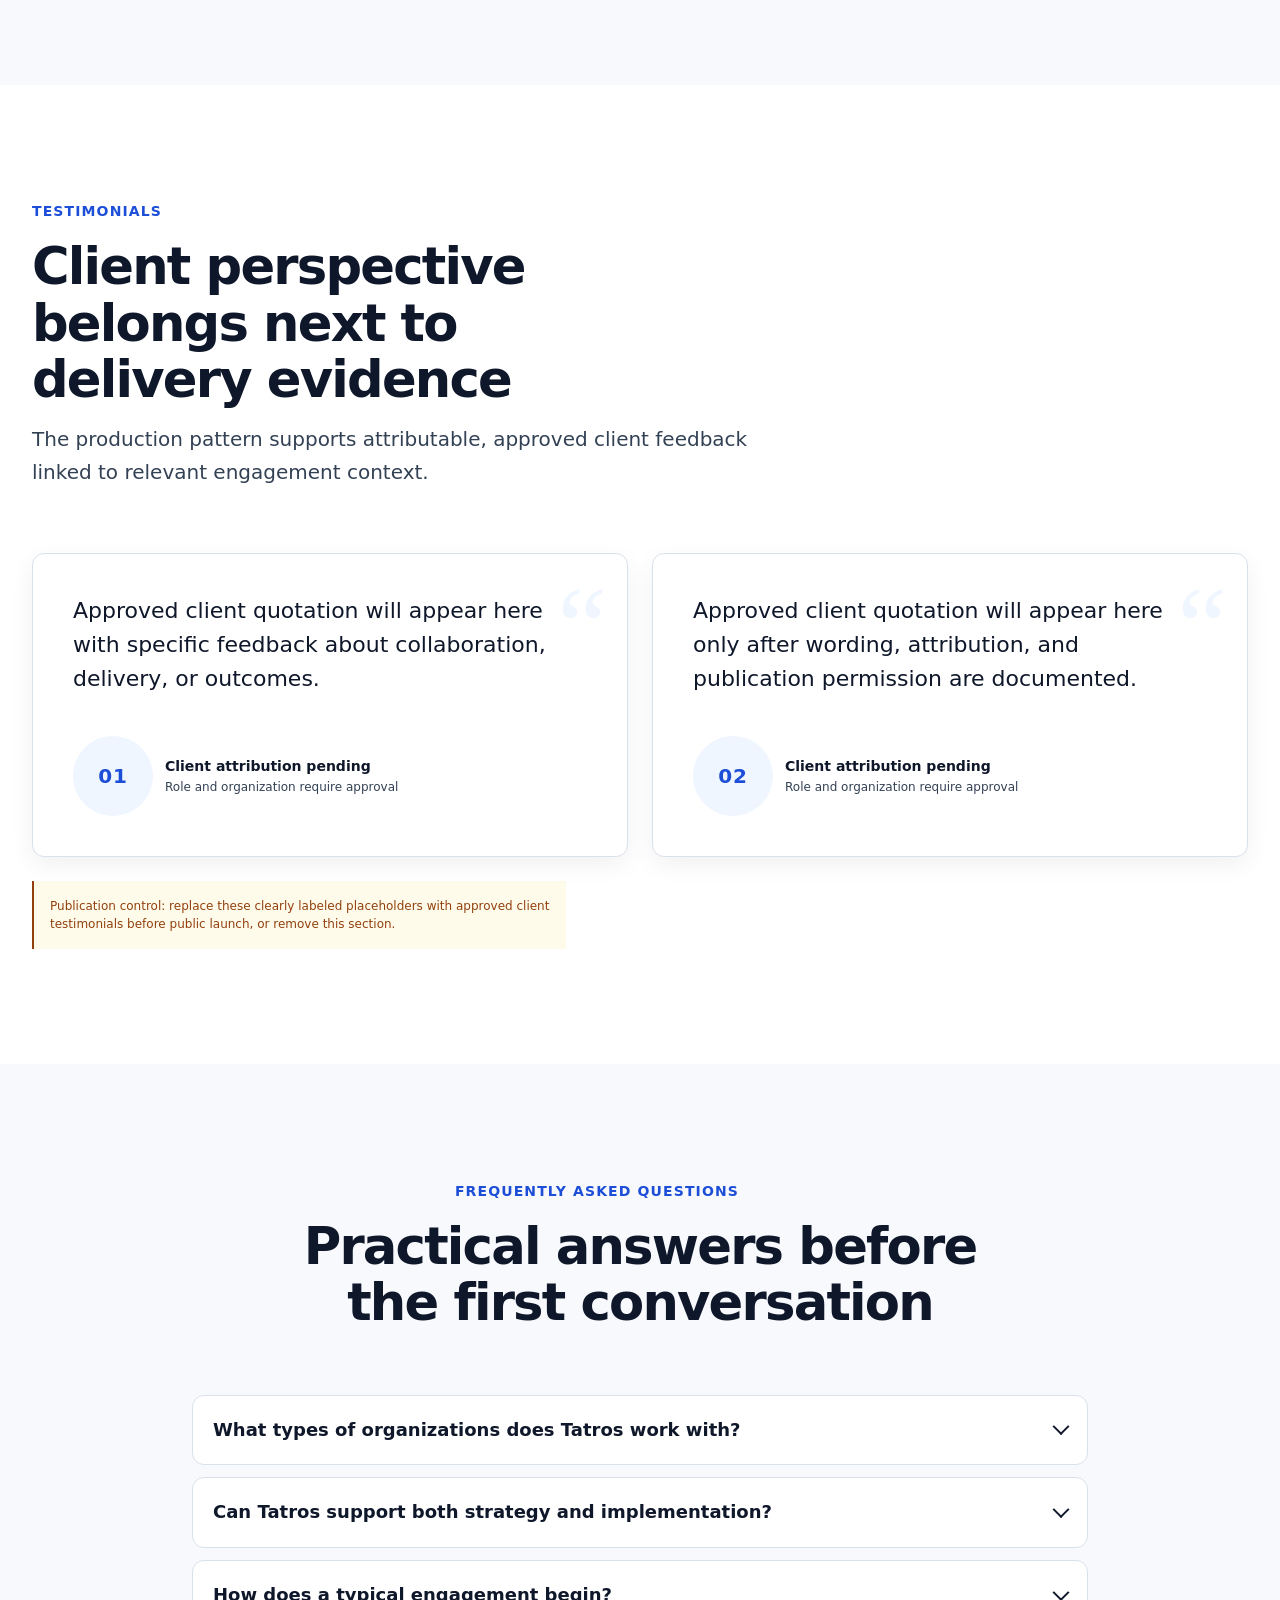
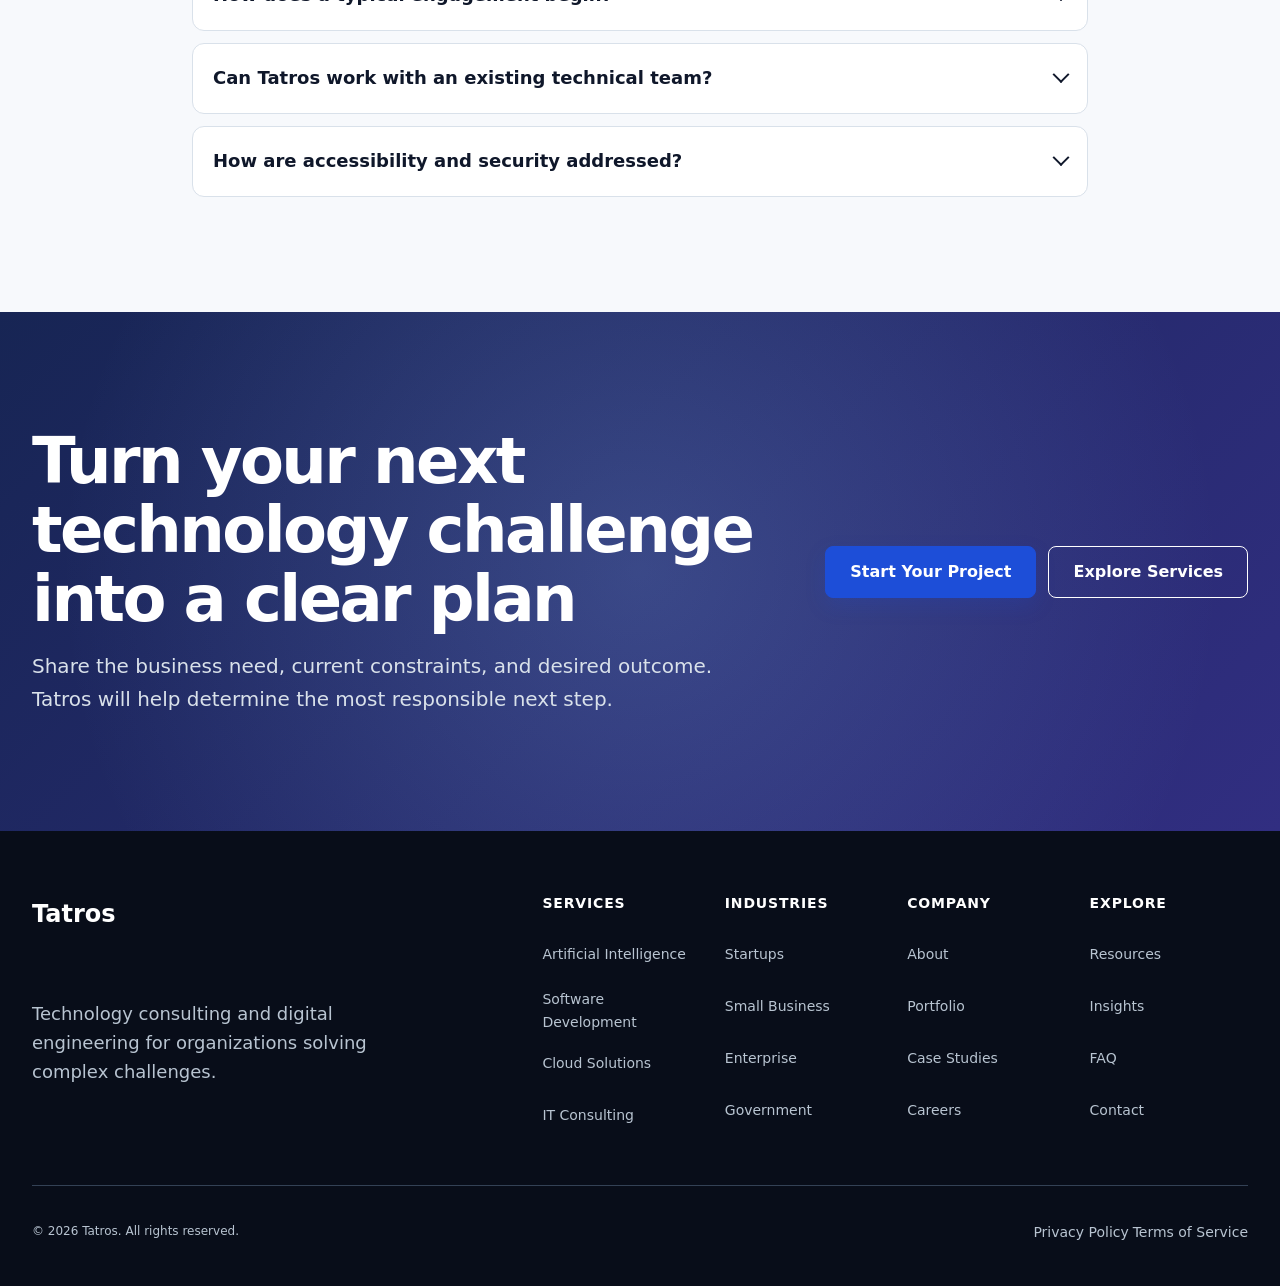
==== commit 44100198: "feat: add featured projects" ====
--- a/index.html
+++ b/index.html
@@ -596,19 +596,102 @@
       <!-- ==================================================================
            Featured Projects
            ================================================================== -->
-      <section class="homepage-section" aria-labelledby="projects-title">
+      <section class="projects homepage-section" aria-labelledby="projects-title">
         <div class="l-container">
-          <header class="homepage-section__header">
-            <p class="homepage-section__eyebrow">Featured Projects</p>
-            <h2 class="homepage-section__title" id="projects-title">Representative solution capabilities</h2>
-            <p class="homepage-section__description">Explore the types of platforms and transformation initiatives Tatros is equipped to deliver.</p>
+          <header class="projects__header homepage-section__header">
+            <p class="homepage-section__eyebrow">Featured Work</p>
+            <h2 class="homepage-section__title" id="projects-title">
+              Solutions Built for Real Business Needs
+            </h2>
+            <p class="homepage-section__description">
+              Examples of the digital solutions we design and develop.
+            </p>
           </header>
-          <ul class="card-grid card-grid--wide" role="list">
-            <li><article class="card card--case-study"><figure class="card__media"><div class="project-media" aria-hidden="true"><svg class="project-media__graphic" viewBox="0 0 24 24"><rect x="3" y="4" width="18" height="16" rx="2"></rect><path d="M7 15l3-3 2 2 4-5 2 2"></path></svg></div></figure><div class="card__body"><div class="card__meta"><span>Digital platform</span><span>Web and cloud</span></div><h3 class="card__title">Integrated Service Platform</h3><p class="card__description">A secure, accessible experience connecting user journeys, operational workflows, and cloud services.</p></div><footer class="card__footer"><a class="card__link" href="/portfolio/">View portfolio</a></footer></article></li>
-            <li><article class="card card--case-study"><figure class="card__media"><div class="project-media" aria-hidden="true"><svg class="project-media__graphic" viewBox="0 0 24 24"><circle cx="12" cy="12" r="3"></circle><path d="M12 3v3m0 12v3M3 12h3m12 0h3M5.6 5.6l2.1 2.1m8.6 8.6 2.1 2.1"></path></svg></div></figure><div class="card__body"><div class="card__meta"><span>Intelligent operations</span><span>AI and automation</span></div><h3 class="card__title">Workflow Intelligence</h3><p class="card__description">An outcome-led automation pattern combining governed AI, data, human review, and operational insight.</p></div><footer class="card__footer"><a class="card__link" href="/services/artificial-intelligence/">Explore AI solutions</a></footer></article></li>
-            <li><article class="card card--case-study"><figure class="card__media"><div class="project-media" aria-hidden="true"><svg class="project-media__graphic" viewBox="0 0 24 24"><path d="M7 18h10a4 4 0 0 0 .6-7.95A6 6 0 0 0 6.2 8.5 4.75 4.75 0 0 0 7 18Z"></path></svg></div></figure><div class="card__body"><div class="card__meta"><span>Modernization</span><span>Cloud and software</span></div><h3 class="card__title">Cloud Modernization</h3><p class="card__description">A phased approach to reducing legacy constraints while protecting continuity, data, and service quality.</p></div><footer class="card__footer"><a class="card__link" href="/services/cloud-solutions/">Explore cloud solutions</a></footer></article></li>
+
+          <ul class="projects__grid card-grid" role="list">
+            <li>
+              <article class="card card--case-study">
+                <figure class="card__media projects__media" aria-hidden="true">
+                  <svg class="projects__graphic" viewBox="0 0 640 360" focusable="false">
+                    <rect x="96" y="58" width="448" height="244" rx="20"></rect>
+                    <path d="M96 112h448M142 86h2m28 0h2m28 0h2"></path>
+                    <path d="M160 158h204a16 16 0 0 1 16 16v42a16 16 0 0 1-16 16H198l-38 34v-92a16 16 0 0 1 16-16Z"></path>
+                    <circle cx="431" cy="196" r="38"></circle>
+                    <path d="M417 196h28m-14-14v28"></path>
+                  </svg>
+                </figure>
+                <div class="card__body">
+                  <h3 class="card__title">AI Customer Assistant</h3>
+                  <p class="card__description">AI-powered customer support and workflow automation.</p>
+                </div>
+                <footer class="card__footer">
+                  <a class="card__link" href="/portfolio/">View Project<span class="u-visually-hidden">: AI Customer Assistant</span></a>
+                </footer>
+              </article>
+            </li>
+
+            <li>
+              <article class="card card--case-study">
+                <figure class="card__media projects__media" aria-hidden="true">
+                  <svg class="projects__graphic" viewBox="0 0 640 360" focusable="false">
+                    <rect x="96" y="58" width="448" height="244" rx="20"></rect>
+                    <path d="M96 112h448M142 86h2m28 0h2m28 0h2"></path>
+                    <path d="M182 258V172m58 86V172m58 86V172m58 86V172m58 86V172M156 258h284M148 158h300l-150-62Z"></path>
+                    <path d="M464 177v-18a24 24 0 0 1 48 0v18m-58 0h68v62h-68Z"></path>
+                  </svg>
+                </figure>
+                <div class="card__body">
+                  <h3 class="card__title">Government Service Portal</h3>
+                  <p class="card__description">Secure digital services for citizens and public agencies.</p>
+                </div>
+                <footer class="card__footer">
+                  <a class="card__link" href="/portfolio/">View Project<span class="u-visually-hidden">: Government Service Portal</span></a>
+                </footer>
+              </article>
+            </li>
+
+            <li>
+              <article class="card card--case-study">
+                <figure class="card__media projects__media" aria-hidden="true">
+                  <svg class="projects__graphic" viewBox="0 0 640 360" focusable="false">
+                    <rect x="96" y="58" width="448" height="244" rx="20"></rect>
+                    <path d="M96 112h448M142 86h2m28 0h2m28 0h2"></path>
+                    <path d="M156 250h328M182 218l88-60 72 38 116-78"></path>
+                    <circle cx="182" cy="218" r="10"></circle>
+                    <circle cx="270" cy="158" r="10"></circle>
+                    <circle cx="342" cy="196" r="10"></circle>
+                    <circle cx="458" cy="118" r="10"></circle>
+                  </svg>
+                </figure>
+                <div class="card__body">
+                  <h3 class="card__title">Travel Booking Platform</h3>
+                  <p class="card__description">Modern booking experiences for travel businesses.</p>
+                </div>
+                <footer class="card__footer">
+                  <a class="card__link" href="/portfolio/">View Project<span class="u-visually-hidden">: Travel Booking Platform</span></a>
+                </footer>
+              </article>
+            </li>
+
+            <li>
+              <article class="card card--case-study">
+                <figure class="card__media projects__media" aria-hidden="true">
+                  <svg class="projects__graphic" viewBox="0 0 640 360" focusable="false">
+                    <rect x="96" y="58" width="448" height="244" rx="20"></rect>
+                    <path d="M96 112h448M142 86h2m28 0h2m28 0h2"></path>
+                    <path d="M160 258v-46h54v46m34 0v-88h54v88m34 0v-62h54v62m34 0V142h54v116M148 258h348"></path>
+                  </svg>
+                </figure>
+                <div class="card__body">
+                  <h3 class="card__title">Business Analytics Dashboard</h3>
+                  <p class="card__description">Real-time insights for smarter business decisions.</p>
+                </div>
+                <footer class="card__footer">
+                  <a class="card__link" href="/portfolio/">View Project<span class="u-visually-hidden">: Business Analytics Dashboard</span></a>
+                </footer>
+              </article>
+            </li>
           </ul>
-          <p class="project-note">Project cards describe representative capabilities and are not presented as named client engagements.</p>
         </div>
       </section>
 
--- a/css/main.css
+++ b/css/main.css
@@ -17,6 +17,7 @@
 @import url("components/services.css");
 @import url("components/buttons.css");
 @import url("components/cards.css");
+@import url("components/projects.css");
 @import url("components/why-choose.css");
 @import url("components/homepage-sections.css");
 @import url("pages/services.css");
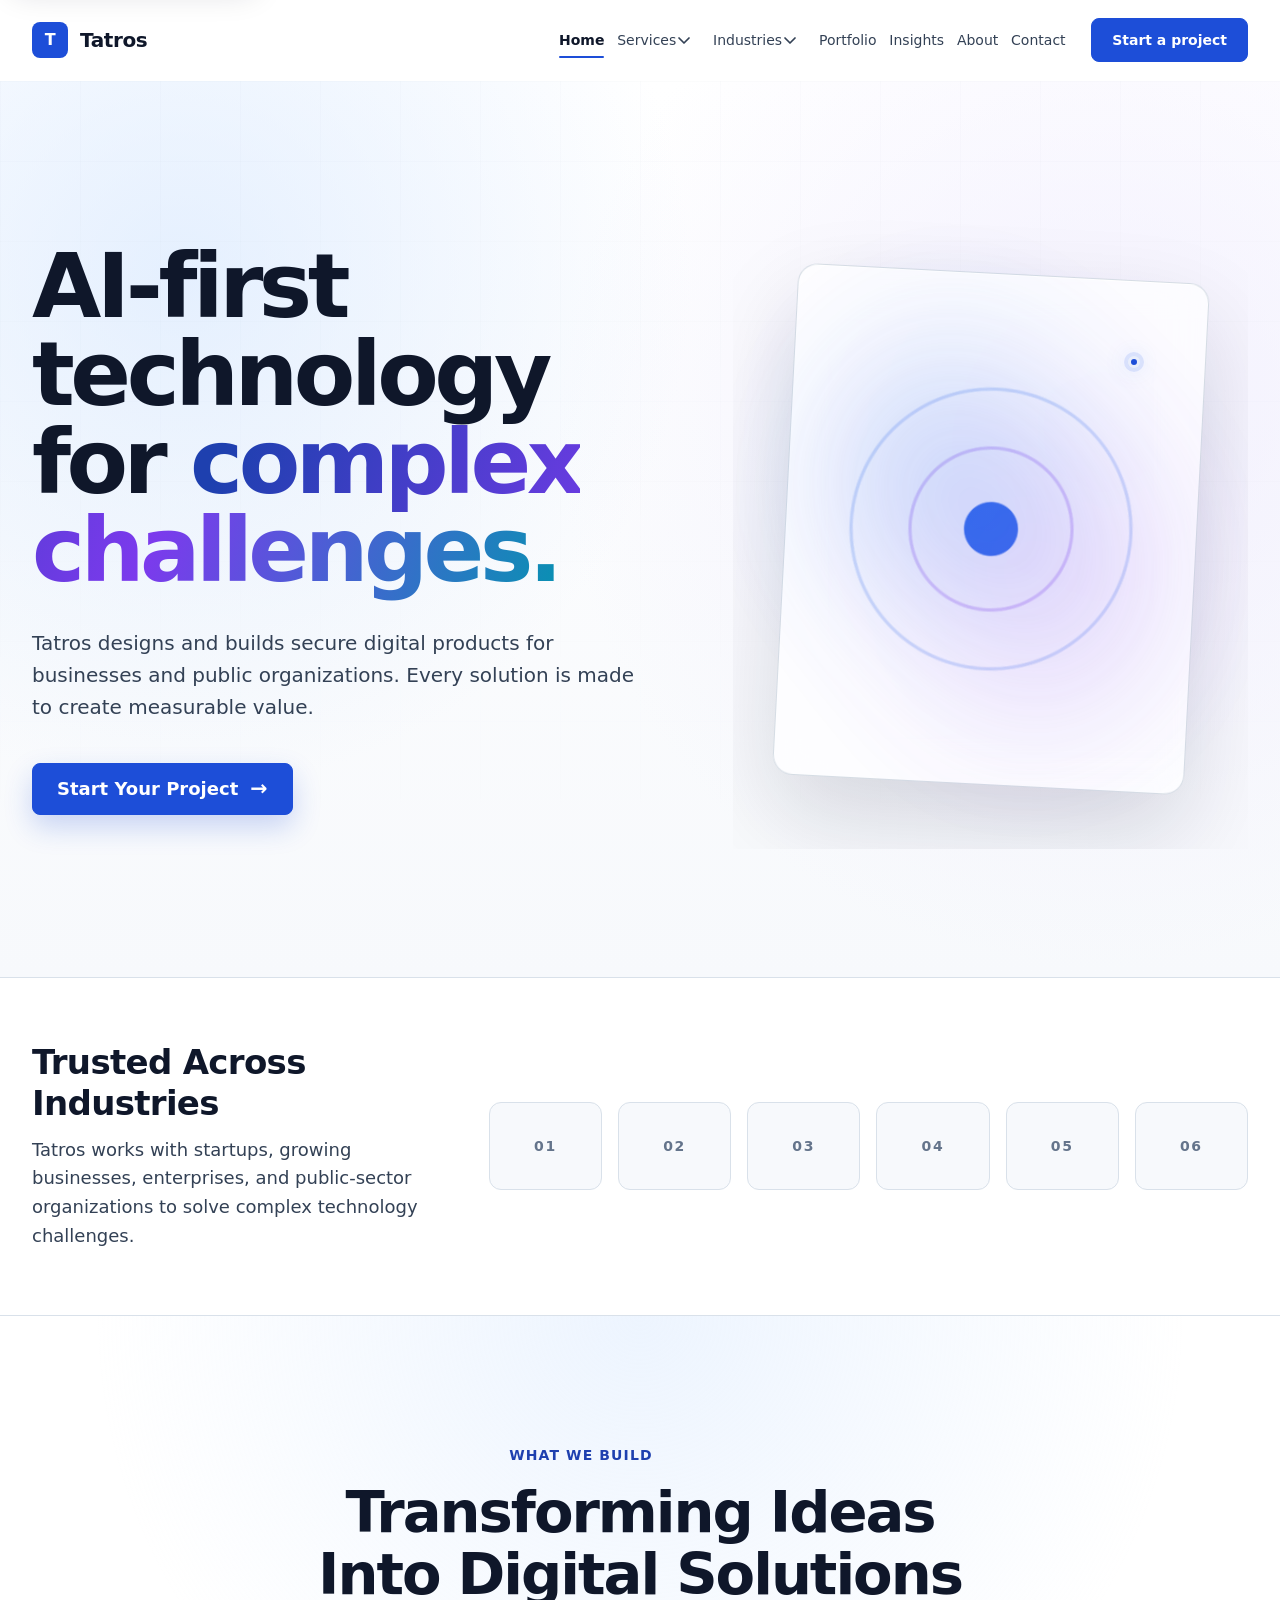
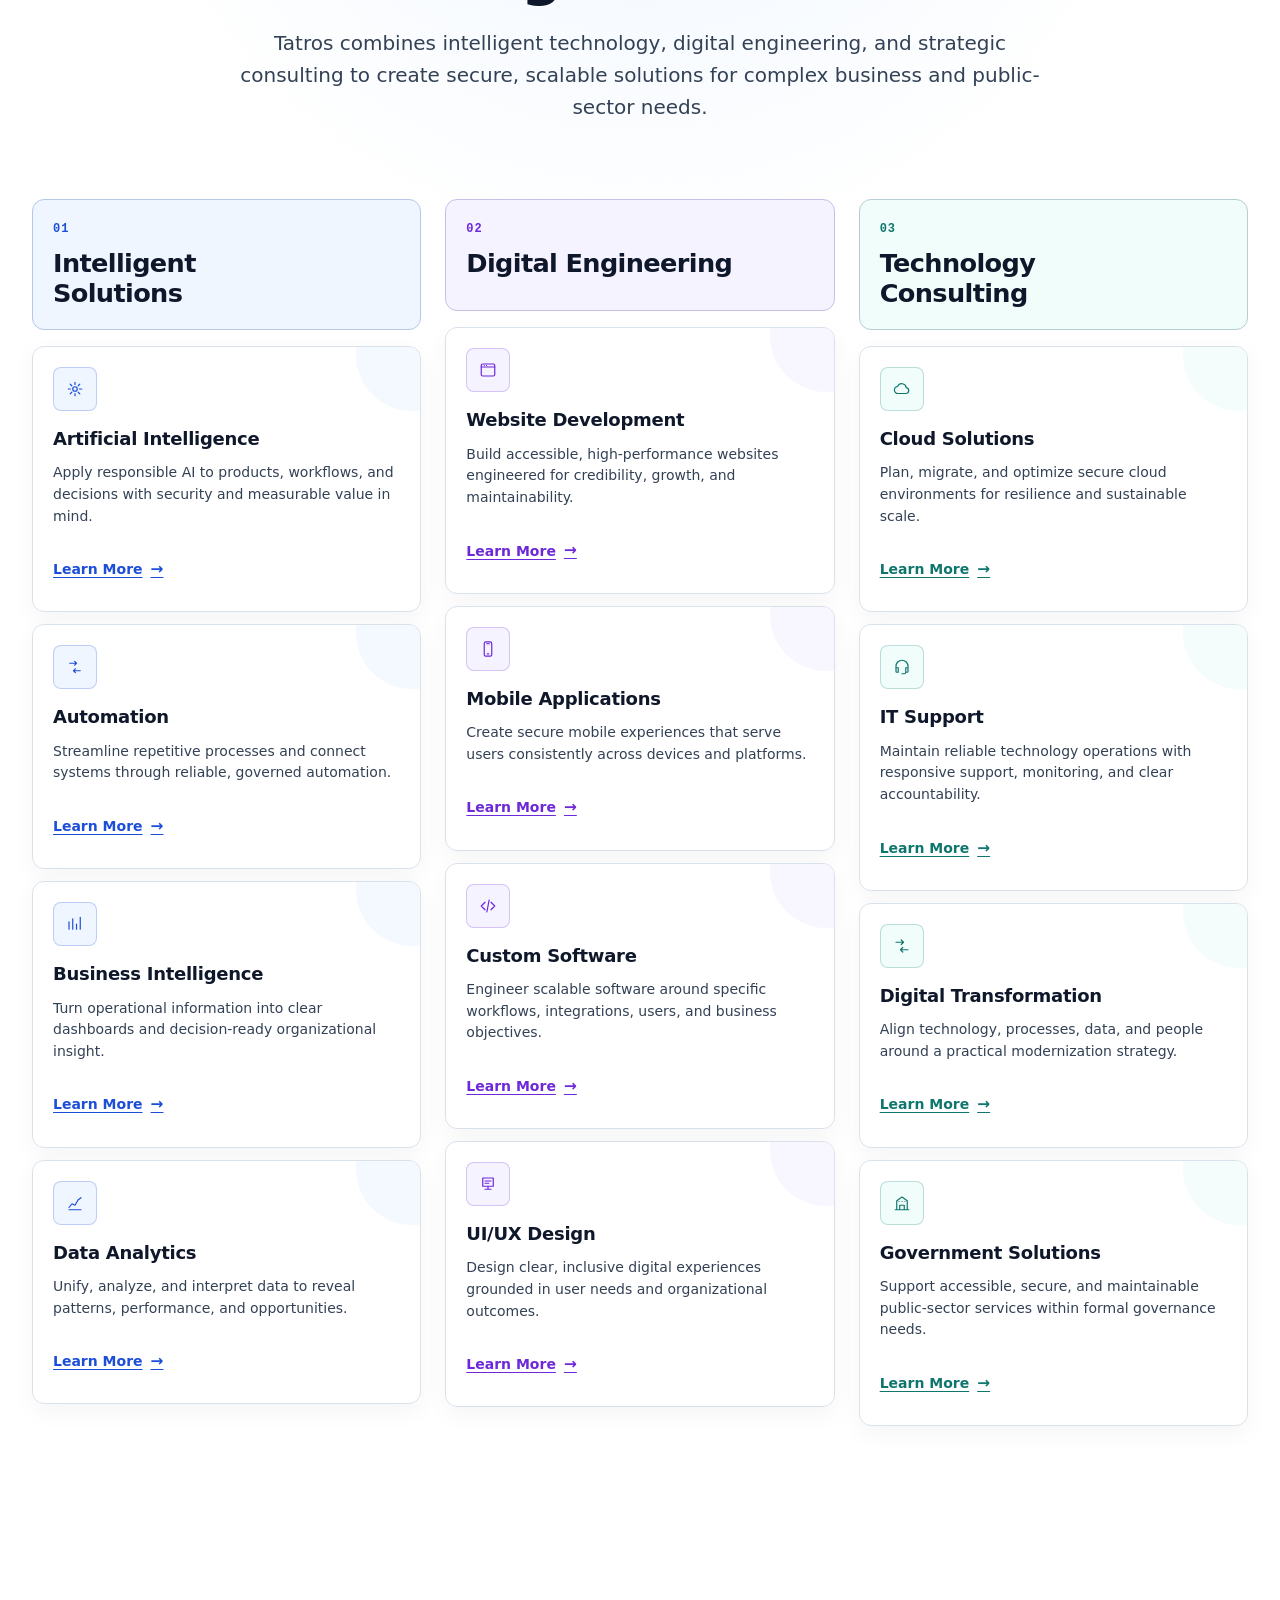
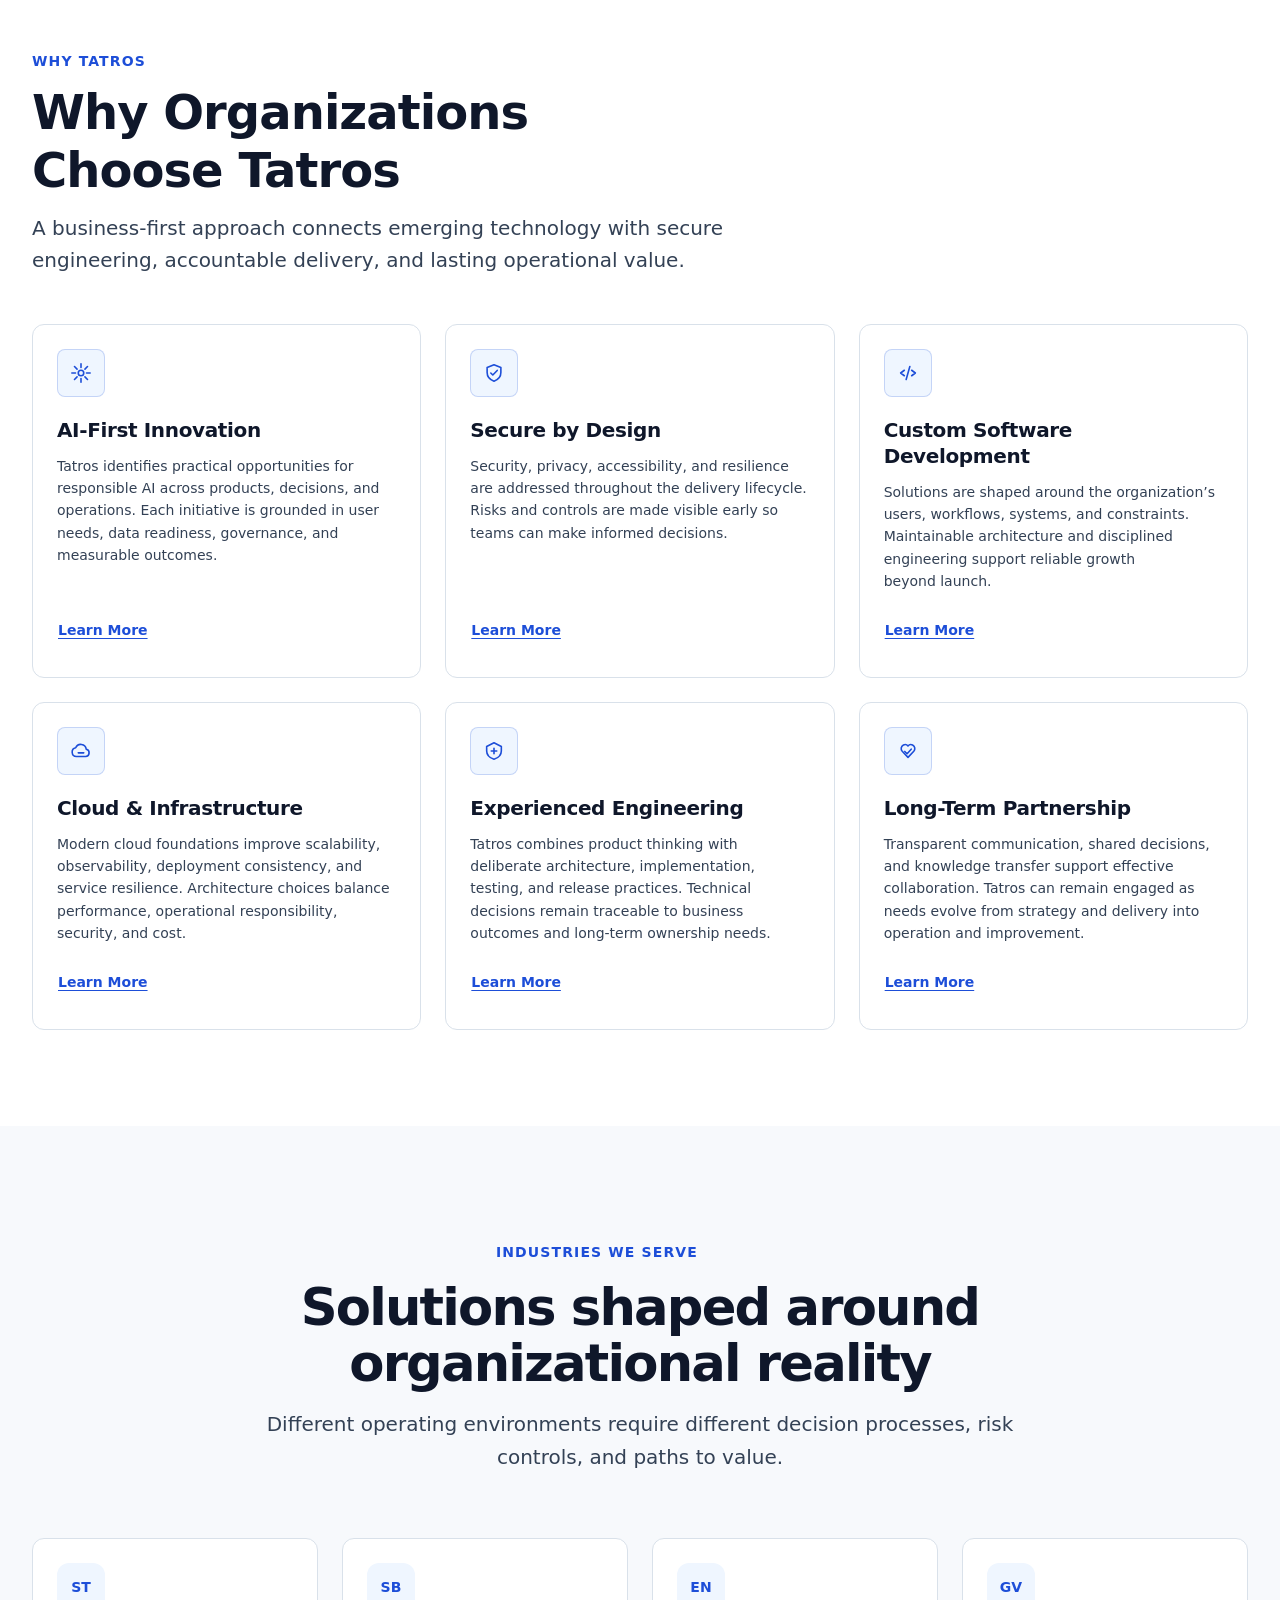
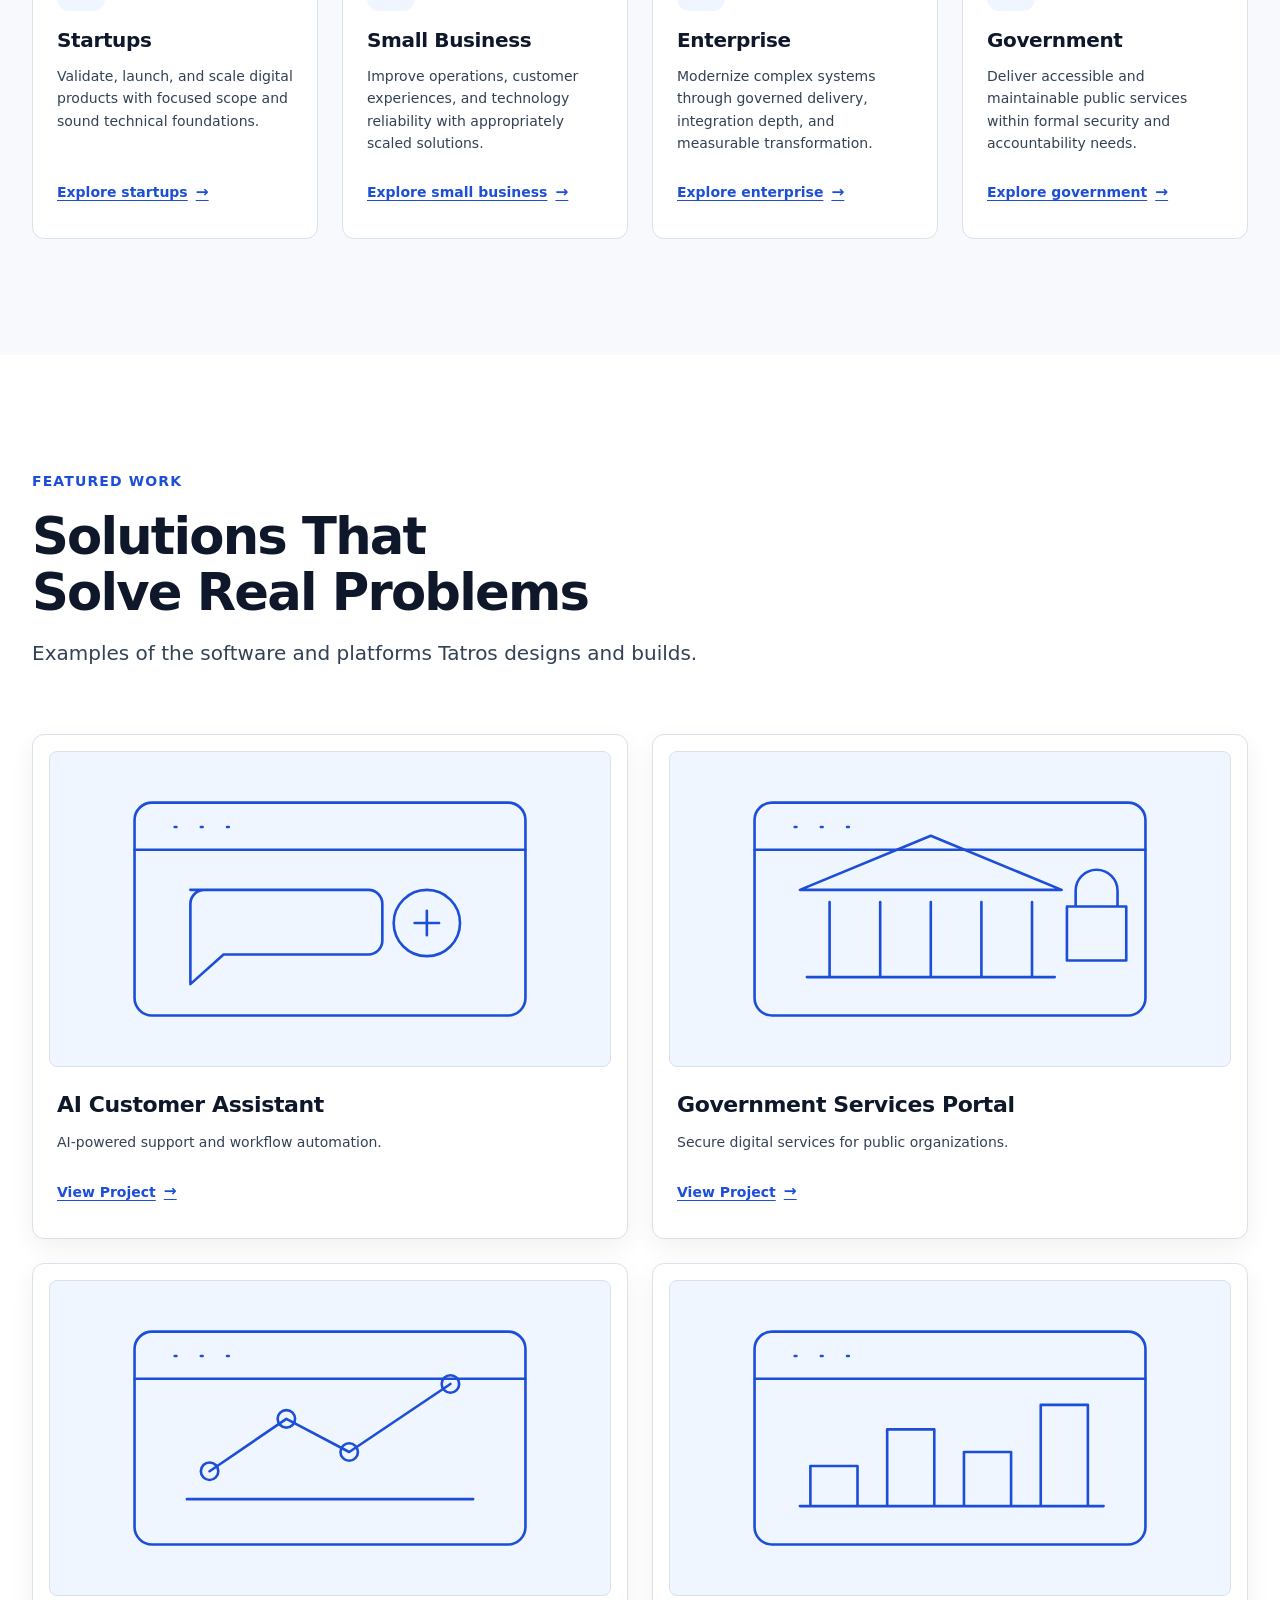
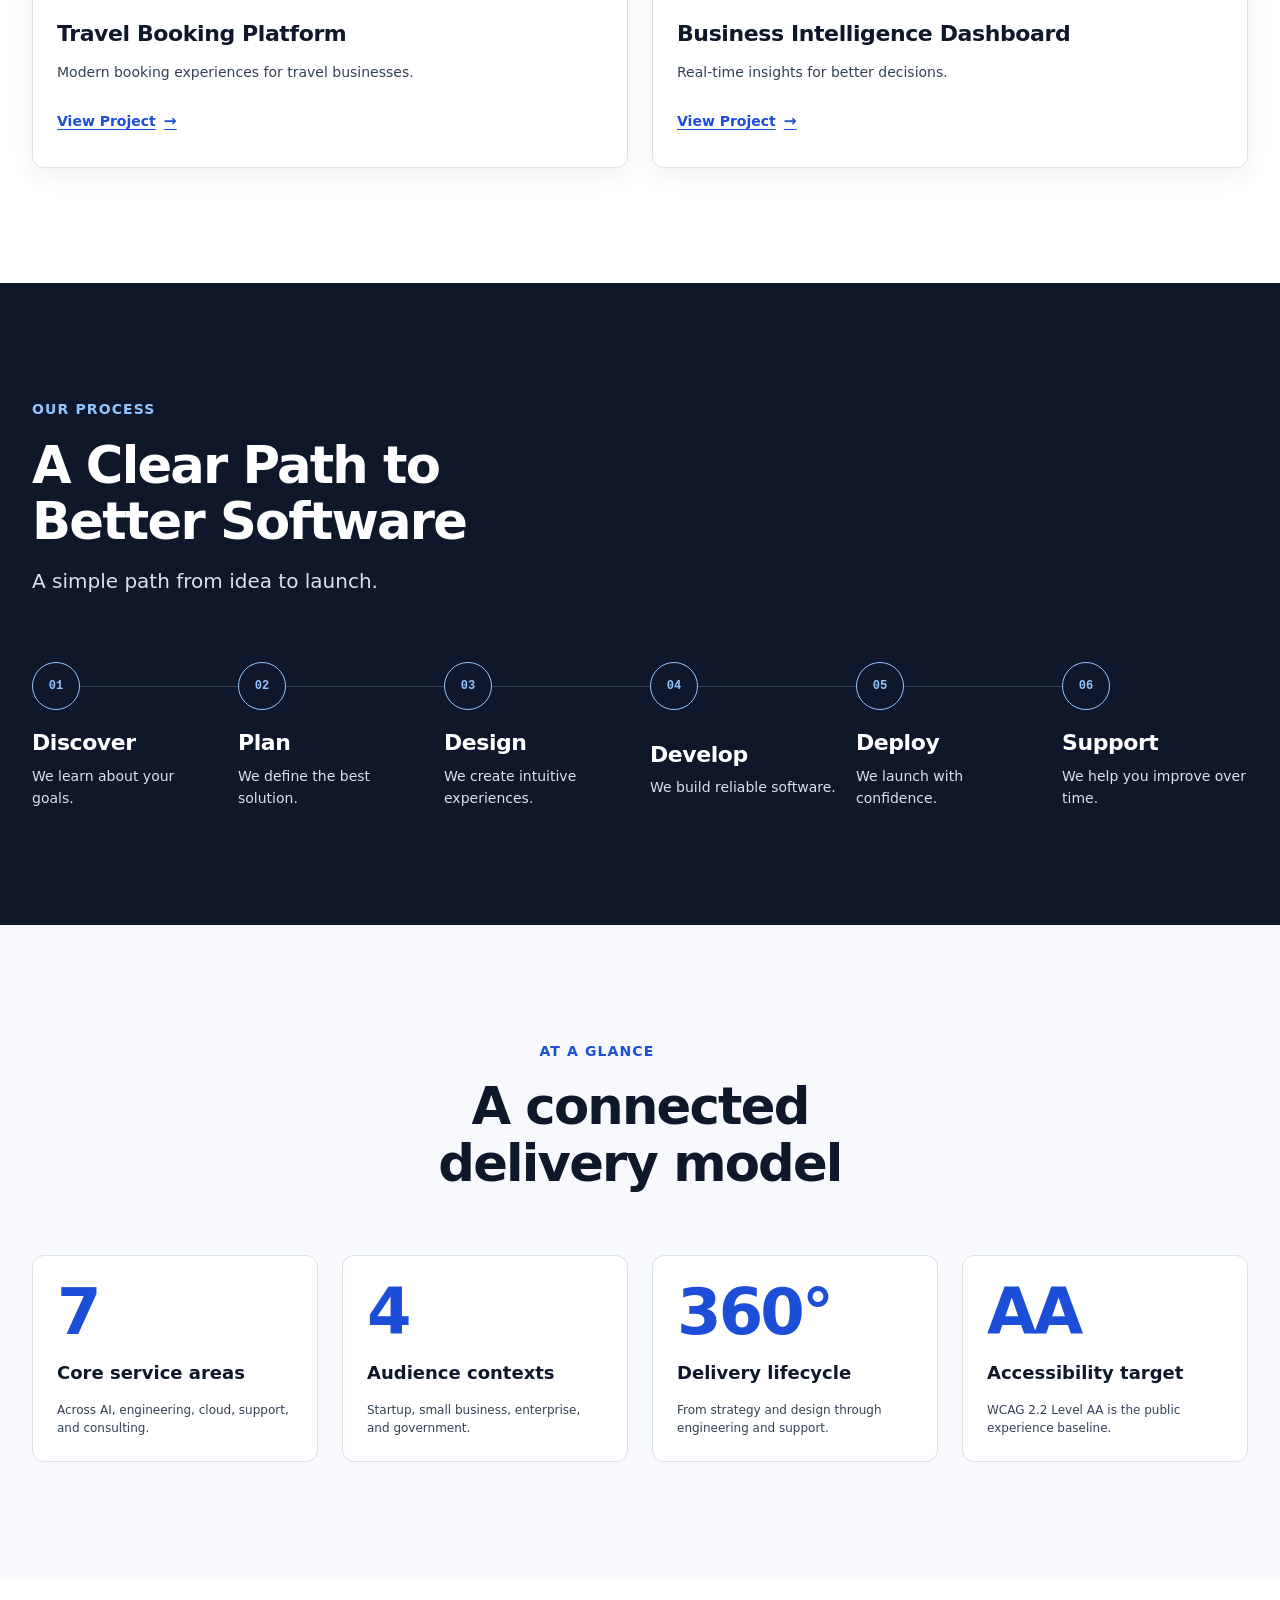
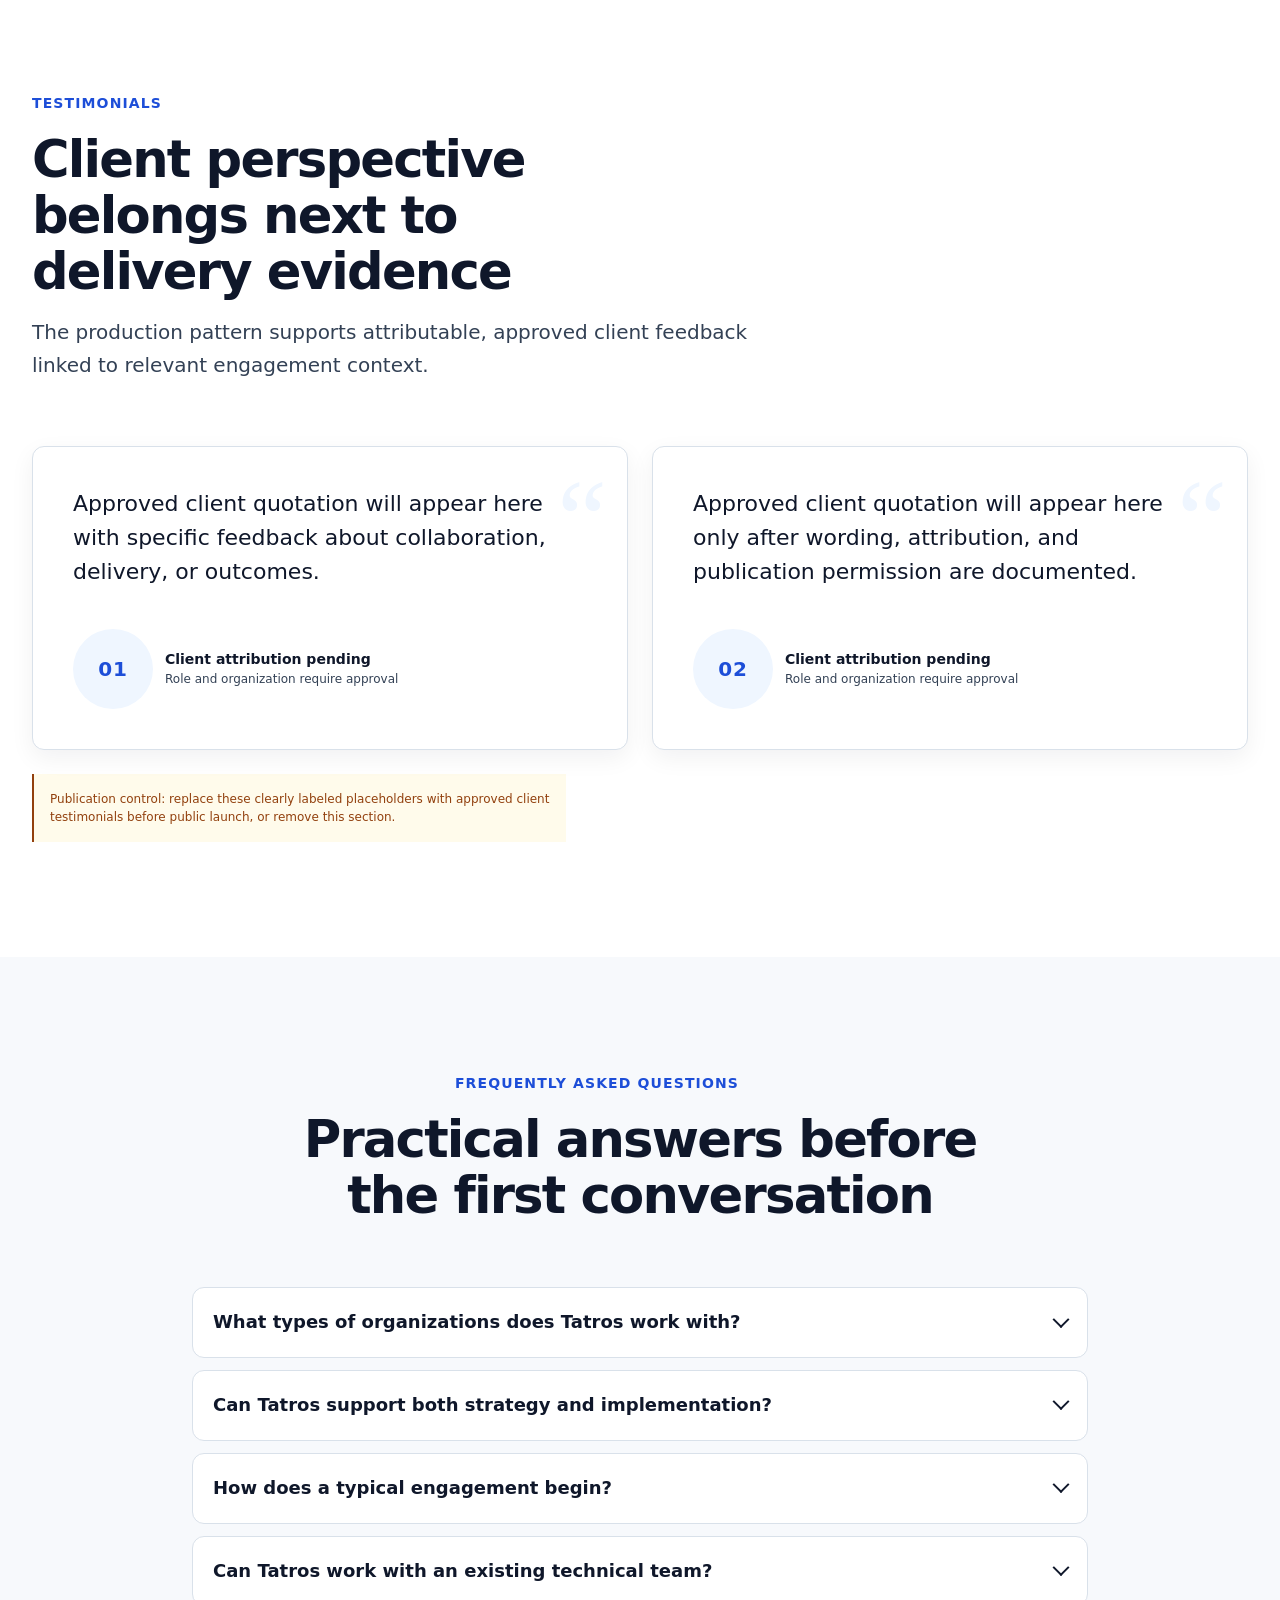
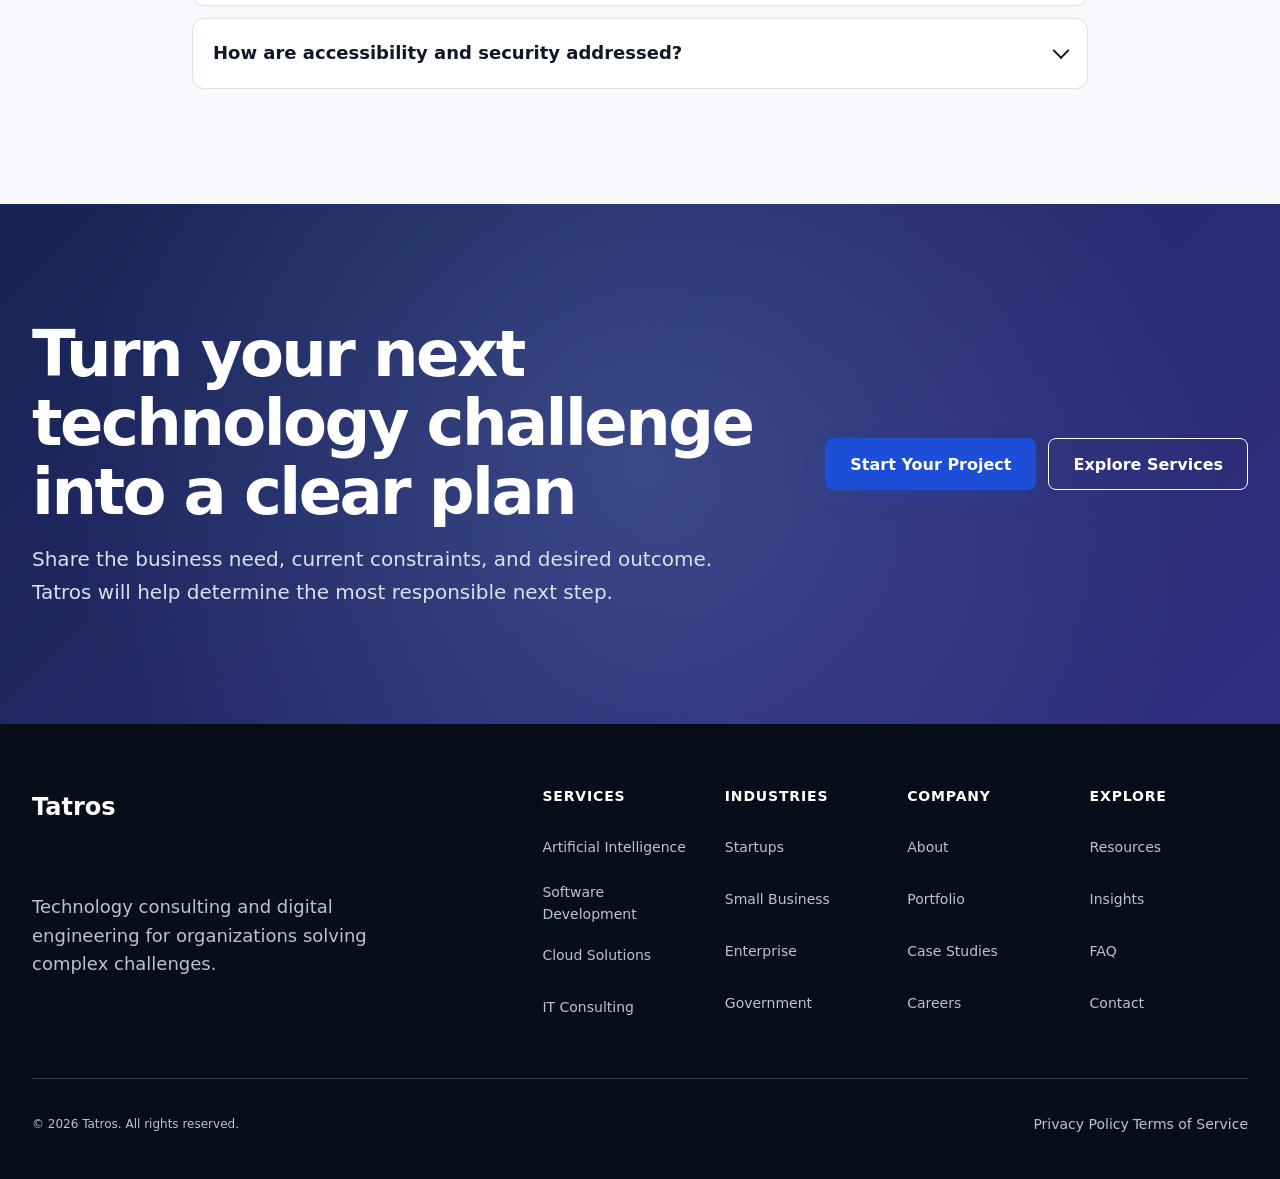
==== commit 91e0f82d: "feat: add process section" ====
--- a/index.html
+++ b/index.html
@@ -54,11 +54,10 @@
 
             <li class="navigation__item navigation__item--has-submenu" data-navigation-item>
               <div class="navigation__item-row">
-                <a class="navigation__link" href="/services/">Services</a>
+                <a class="navigation__link" href="services.html">Services</a>
                 <button
                   class="navigation__submenu-toggle"
                   type="button"
-                  aria-haspopup="true"
                   aria-expanded="false"
                   aria-controls="services-menu"
                   aria-label="Show Services menu"
@@ -78,13 +77,13 @@
               </div>
 
               <ul class="navigation__submenu" id="services-menu" role="list" data-submenu>
-                <li><a class="navigation__submenu-link" href="/services/artificial-intelligence/">Artificial Intelligence</a></li>
-                <li><a class="navigation__submenu-link" href="/services/website-development/">Website Development</a></li>
-                <li><a class="navigation__submenu-link" href="/services/mobile-app-development/">Mobile App Development</a></li>
-                <li><a class="navigation__submenu-link" href="/services/software-development/">Software Development</a></li>
-                <li><a class="navigation__submenu-link" href="/services/it-support/">IT Support</a></li>
-                <li><a class="navigation__submenu-link" href="/services/cloud-solutions/">Cloud Solutions</a></li>
-                <li><a class="navigation__submenu-link" href="/services/it-consulting/">IT Consulting</a></li>
+                <li><a class="navigation__submenu-link" href="services.html#artificial-intelligence">Artificial Intelligence</a></li>
+                <li><a class="navigation__submenu-link" href="services.html#web-development">Website Development</a></li>
+                <li><a class="navigation__submenu-link" href="services.html#mobile-development">Mobile App Development</a></li>
+                <li><a class="navigation__submenu-link" href="services.html#software-development">Software Development</a></li>
+                <li><a class="navigation__submenu-link" href="services.html#managed-it-services">IT Support</a></li>
+                <li><a class="navigation__submenu-link" href="services.html#cloud-solutions">Cloud Solutions</a></li>
+                <li><a class="navigation__submenu-link" href="services.html#it-consulting">IT Consulting</a></li>
               </ul>
             </li>
 
@@ -94,7 +93,6 @@
                 <button
                   class="navigation__submenu-toggle"
                   type="button"
-                  aria-haspopup="true"
                   aria-expanded="false"
                   aria-controls="industries-menu"
                   aria-label="Show Industries menu"
@@ -177,98 +175,6 @@
           <!-- Decorative CSS technology illustration. -->
           <div class="hero__visual" aria-hidden="true">
             <div class="hero__visual-glow"></div>
-            <div class="hero__visual-orbit"></div>
-
-            <div class="hero-network">
-              <span class="hero-network__node"></span>
-              <span class="hero-network__node"></span>
-              <span class="hero-network__node"></span>
-              <span class="hero-network__line"></span>
-              <span class="hero-network__line"></span>
-              <span class="hero-network__line"></span>
-            </div>
-
-            <div class="hero-dashboard">
-              <div class="hero-dashboard__header">
-                <div class="hero-dashboard__brand">
-                  <span class="hero-dashboard__brand-mark"></span>
-                  Intelligence Console
-                </div>
-                <span class="hero-dashboard__status">Systems online</span>
-              </div>
-
-              <div class="hero-dashboard__body">
-                <div class="hero-dashboard__main">
-                  <div class="hero-dashboard__metrics">
-                    <div class="hero-dashboard__metric">
-                      <span class="hero-dashboard__label">Workflows</span>
-                      <span class="hero-dashboard__value">Active</span>
-                      <span class="hero-dashboard__trend">Optimized</span>
-                    </div>
-                    <div class="hero-dashboard__metric">
-                      <span class="hero-dashboard__label">Systems</span>
-                      <span class="hero-dashboard__value">Stable</span>
-                      <span class="hero-dashboard__trend">Monitored</span>
-                    </div>
-                  </div>
-
-                  <div class="hero-dashboard__chart">
-                    <span class="hero-dashboard__chart-title">Digital performance</span>
-                    <div class="hero-dashboard__bars">
-                      <span class="hero-dashboard__bar"></span>
-                      <span class="hero-dashboard__bar"></span>
-                      <span class="hero-dashboard__bar"></span>
-                      <span class="hero-dashboard__bar"></span>
-                      <span class="hero-dashboard__bar"></span>
-                      <span class="hero-dashboard__bar"></span>
-                    </div>
-                  </div>
-                </div>
-
-                <div class="hero-dashboard__activity">
-                  <p class="hero-dashboard__activity-title">Live activity</p>
-                  <ul class="hero-dashboard__activity-list">
-                    <li class="hero-dashboard__activity-item">
-                      <span class="hero-dashboard__activity-icon"></span>
-                      <span class="hero-dashboard__activity-copy">
-                        <span class="hero-dashboard__activity-line"></span>
-                        <span class="hero-dashboard__activity-line hero-dashboard__activity-line--short"></span>
-                      </span>
-                    </li>
-                    <li class="hero-dashboard__activity-item">
-                      <span class="hero-dashboard__activity-icon"></span>
-                      <span class="hero-dashboard__activity-copy">
-                        <span class="hero-dashboard__activity-line"></span>
-                        <span class="hero-dashboard__activity-line hero-dashboard__activity-line--short"></span>
-                      </span>
-                    </li>
-                    <li class="hero-dashboard__activity-item">
-                      <span class="hero-dashboard__activity-icon"></span>
-                      <span class="hero-dashboard__activity-copy">
-                        <span class="hero-dashboard__activity-line"></span>
-                        <span class="hero-dashboard__activity-line hero-dashboard__activity-line--short"></span>
-                      </span>
-                    </li>
-                  </ul>
-                </div>
-              </div>
-            </div>
-
-            <div class="hero-float-card hero-float-card--ai">
-              <span class="hero-float-card__eyebrow">AI readiness</span>
-              <span class="hero-float-card__value">
-                <span class="hero-float-card__indicator">AI</span>
-                Production ready
-              </span>
-            </div>
-
-            <div class="hero-float-card hero-float-card--security">
-              <span class="hero-float-card__eyebrow">Security posture</span>
-              <span class="hero-float-card__value">
-                <span class="hero-float-card__indicator">✓</span>
-                Protected
-              </span>
-            </div>
           </div>
         </div>
       </section>
@@ -351,7 +257,7 @@
                     </svg>
                     <h4 class="service-card__title">Artificial Intelligence</h4>
                     <p class="service-card__description">Apply responsible AI to products, workflows, and decisions with security and measurable value in mind.</p>
-                    <a class="service-card__link" href="/services/artificial-intelligence/">Learn More<span class="u-visually-hidden"> about Artificial Intelligence</span></a>
+                    <a class="service-card__link" href="services.html#artificial-intelligence">Learn More<span class="u-visually-hidden"> about Artificial Intelligence</span></a>
                   </article>
                 </li>
                 <li>
@@ -361,7 +267,7 @@
                     </svg>
                     <h4 class="service-card__title">Automation</h4>
                     <p class="service-card__description">Streamline repetitive processes and connect systems through reliable, governed automation.</p>
-                    <a class="service-card__link" href="/services/artificial-intelligence/">Learn More<span class="u-visually-hidden"> about Automation</span></a>
+                    <a class="service-card__link" href="services.html#artificial-intelligence">Learn More<span class="u-visually-hidden"> about Automation</span></a>
                   </article>
                 </li>
                 <li>
@@ -371,7 +277,7 @@
                     </svg>
                     <h4 class="service-card__title">Business Intelligence</h4>
                     <p class="service-card__description">Turn operational information into clear dashboards and decision-ready organizational insight.</p>
-                    <a class="service-card__link" href="/services/artificial-intelligence/">Learn More<span class="u-visually-hidden"> about Business Intelligence</span></a>
+                    <a class="service-card__link" href="services.html#artificial-intelligence">Learn More<span class="u-visually-hidden"> about Business Intelligence</span></a>
                   </article>
                 </li>
                 <li>
@@ -381,7 +287,7 @@
                     </svg>
                     <h4 class="service-card__title">Data Analytics</h4>
                     <p class="service-card__description">Unify, analyze, and interpret data to reveal patterns, performance, and opportunities.</p>
-                    <a class="service-card__link" href="/services/artificial-intelligence/">Learn More<span class="u-visually-hidden"> about Data Analytics</span></a>
+                    <a class="service-card__link" href="services.html#artificial-intelligence">Learn More<span class="u-visually-hidden"> about Data Analytics</span></a>
                   </article>
                 </li>
               </ul>
@@ -405,7 +311,7 @@
                     </svg>
                     <h4 class="service-card__title">Website Development</h4>
                     <p class="service-card__description">Build accessible, high-performance websites engineered for credibility, growth, and maintainability.</p>
-                    <a class="service-card__link" href="/services/website-development/">Learn More<span class="u-visually-hidden"> about Website Development</span></a>
+                    <a class="service-card__link" href="services.html#web-development">Learn More<span class="u-visually-hidden"> about Website Development</span></a>
                   </article>
                 </li>
                 <li>
@@ -416,7 +322,7 @@
                     </svg>
                     <h4 class="service-card__title">Mobile Applications</h4>
                     <p class="service-card__description">Create secure mobile experiences that serve users consistently across devices and platforms.</p>
-                    <a class="service-card__link" href="/services/mobile-app-development/">Learn More<span class="u-visually-hidden"> about Mobile Applications</span></a>
+                    <a class="service-card__link" href="services.html#mobile-development">Learn More<span class="u-visually-hidden"> about Mobile Applications</span></a>
                   </article>
                 </li>
                 <li>
@@ -426,7 +332,7 @@
                     </svg>
                     <h4 class="service-card__title">Custom Software</h4>
                     <p class="service-card__description">Engineer scalable software around specific workflows, integrations, users, and business objectives.</p>
-                    <a class="service-card__link" href="/services/software-development/">Learn More<span class="u-visually-hidden"> about Custom Software</span></a>
+                    <a class="service-card__link" href="services.html#software-development">Learn More<span class="u-visually-hidden"> about Custom Software</span></a>
                   </article>
                 </li>
                 <li>
@@ -436,7 +342,7 @@
                     </svg>
                     <h4 class="service-card__title">UI/UX Design</h4>
                     <p class="service-card__description">Design clear, inclusive digital experiences grounded in user needs and organizational outcomes.</p>
-                    <a class="service-card__link" href="/services/website-development/">Learn More<span class="u-visually-hidden"> about UI and UX Design</span></a>
+                    <a class="service-card__link" href="services.html#web-development">Learn More<span class="u-visually-hidden"> about UI and UX Design</span></a>
                   </article>
                 </li>
               </ul>
@@ -459,7 +365,7 @@
                     </svg>
                     <h4 class="service-card__title">Cloud Solutions</h4>
                     <p class="service-card__description">Plan, migrate, and optimize secure cloud environments for resilience and sustainable scale.</p>
-                    <a class="service-card__link" href="/services/cloud-solutions/">Learn More<span class="u-visually-hidden"> about Cloud Solutions</span></a>
+                    <a class="service-card__link" href="services.html#cloud-solutions">Learn More<span class="u-visually-hidden"> about Cloud Solutions</span></a>
                   </article>
                 </li>
                 <li>
@@ -469,7 +375,7 @@
                     </svg>
                     <h4 class="service-card__title">IT Support</h4>
                     <p class="service-card__description">Maintain reliable technology operations with responsive support, monitoring, and clear accountability.</p>
-                    <a class="service-card__link" href="/services/it-support/">Learn More<span class="u-visually-hidden"> about IT Support</span></a>
+                    <a class="service-card__link" href="services.html#managed-it-services">Learn More<span class="u-visually-hidden"> about IT Support</span></a>
                   </article>
                 </li>
                 <li>
@@ -479,7 +385,7 @@
                     </svg>
                     <h4 class="service-card__title">Digital Transformation</h4>
                     <p class="service-card__description">Align technology, processes, data, and people around a practical modernization strategy.</p>
-                    <a class="service-card__link" href="/services/it-consulting/">Learn More<span class="u-visually-hidden"> about Digital Transformation</span></a>
+                    <a class="service-card__link" href="services.html#it-consulting">Learn More<span class="u-visually-hidden"> about Digital Transformation</span></a>
                   </article>
                 </li>
                 <li>
@@ -601,17 +507,17 @@
           <header class="projects__header homepage-section__header">
             <p class="homepage-section__eyebrow">Featured Work</p>
             <h2 class="homepage-section__title" id="projects-title">
-              Solutions Built for Real Business Needs
+              Solutions That Solve Real Problems
             </h2>
             <p class="homepage-section__description">
-              Examples of the digital solutions we design and develop.
+              Examples of the software and platforms Tatros designs and builds.
             </p>
           </header>
 
           <ul class="projects__grid card-grid" role="list">
             <li>
               <article class="card card--case-study">
-                <figure class="card__media projects__media" aria-hidden="true">
+                <div class="card__media projects__media" aria-hidden="true">
                   <svg class="projects__graphic" viewBox="0 0 640 360" focusable="false">
                     <rect x="96" y="58" width="448" height="244" rx="20"></rect>
                     <path d="M96 112h448M142 86h2m28 0h2m28 0h2"></path>
@@ -619,10 +525,10 @@
                     <circle cx="431" cy="196" r="38"></circle>
                     <path d="M417 196h28m-14-14v28"></path>
                   </svg>
-                </figure>
+                </div>
                 <div class="card__body">
                   <h3 class="card__title">AI Customer Assistant</h3>
-                  <p class="card__description">AI-powered customer support and workflow automation.</p>
+                  <p class="card__description">AI-powered support and workflow automation.</p>
                 </div>
                 <footer class="card__footer">
                   <a class="card__link" href="/portfolio/">View Project<span class="u-visually-hidden">: AI Customer Assistant</span></a>
@@ -632,27 +538,27 @@
 
             <li>
               <article class="card card--case-study">
-                <figure class="card__media projects__media" aria-hidden="true">
+                <div class="card__media projects__media" aria-hidden="true">
                   <svg class="projects__graphic" viewBox="0 0 640 360" focusable="false">
                     <rect x="96" y="58" width="448" height="244" rx="20"></rect>
                     <path d="M96 112h448M142 86h2m28 0h2m28 0h2"></path>
                     <path d="M182 258V172m58 86V172m58 86V172m58 86V172m58 86V172M156 258h284M148 158h300l-150-62Z"></path>
                     <path d="M464 177v-18a24 24 0 0 1 48 0v18m-58 0h68v62h-68Z"></path>
                   </svg>
-                </figure>
-                <div class="card__body">
-                  <h3 class="card__title">Government Service Portal</h3>
-                  <p class="card__description">Secure digital services for citizens and public agencies.</p>
+                </div>
+                <div class="card__body">
+                  <h3 class="card__title">Government Services Portal</h3>
+                  <p class="card__description">Secure digital services for public organizations.</p>
                 </div>
                 <footer class="card__footer">
-                  <a class="card__link" href="/portfolio/">View Project<span class="u-visually-hidden">: Government Service Portal</span></a>
+                  <a class="card__link" href="/portfolio/">View Project<span class="u-visually-hidden">: Government Services Portal</span></a>
                 </footer>
               </article>
             </li>
 
             <li>
               <article class="card card--case-study">
-                <figure class="card__media projects__media" aria-hidden="true">
+                <div class="card__media projects__media" aria-hidden="true">
                   <svg class="projects__graphic" viewBox="0 0 640 360" focusable="false">
                     <rect x="96" y="58" width="448" height="244" rx="20"></rect>
                     <path d="M96 112h448M142 86h2m28 0h2m28 0h2"></path>
@@ -662,7 +568,7 @@
                     <circle cx="342" cy="196" r="10"></circle>
                     <circle cx="458" cy="118" r="10"></circle>
                   </svg>
-                </figure>
+                </div>
                 <div class="card__body">
                   <h3 class="card__title">Travel Booking Platform</h3>
                   <p class="card__description">Modern booking experiences for travel businesses.</p>
@@ -675,19 +581,19 @@
 
             <li>
               <article class="card card--case-study">
-                <figure class="card__media projects__media" aria-hidden="true">
+                <div class="card__media projects__media" aria-hidden="true">
                   <svg class="projects__graphic" viewBox="0 0 640 360" focusable="false">
                     <rect x="96" y="58" width="448" height="244" rx="20"></rect>
                     <path d="M96 112h448M142 86h2m28 0h2m28 0h2"></path>
                     <path d="M160 258v-46h54v46m34 0v-88h54v88m34 0v-62h54v62m34 0V142h54v116M148 258h348"></path>
                   </svg>
-                </figure>
-                <div class="card__body">
-                  <h3 class="card__title">Business Analytics Dashboard</h3>
-                  <p class="card__description">Real-time insights for smarter business decisions.</p>
+                </div>
+                <div class="card__body">
+                  <h3 class="card__title">Business Intelligence Dashboard</h3>
+                  <p class="card__description">Real-time insights for better decisions.</p>
                 </div>
                 <footer class="card__footer">
-                  <a class="card__link" href="/portfolio/">View Project<span class="u-visually-hidden">: Business Analytics Dashboard</span></a>
+                  <a class="card__link" href="/portfolio/">View Project<span class="u-visually-hidden">: Business Intelligence Dashboard</span></a>
                 </footer>
               </article>
             </li>
@@ -698,19 +604,56 @@
       <!-- ==================================================================
            Our Process
            ================================================================== -->
-      <section class="homepage-section homepage-section--strong" aria-labelledby="process-title">
+      <section class="process homepage-section homepage-section--strong" aria-labelledby="process-title">
         <div class="l-container">
           <header class="homepage-section__header">
             <p class="homepage-section__eyebrow">Our Process</p>
-            <h2 class="homepage-section__title" id="process-title">A disciplined path from problem to progress</h2>
-            <p class="homepage-section__description">The delivery framework adapts to each engagement while preserving clear decisions, validation, and accountability.</p>
-          </header>
-          <ol class="process-list">
-            <li class="process-step"><div class="process-step__content"><h3 class="process-step__title">Understand</h3><p class="process-step__description">Clarify objectives, users, constraints, evidence, and success measures.</p></div></li>
-            <li class="process-step"><div class="process-step__content"><h3 class="process-step__title">Define</h3><p class="process-step__description">Prioritize scope, architecture, risks, governance, and delivery strategy.</p></div></li>
-            <li class="process-step"><div class="process-step__content"><h3 class="process-step__title">Build</h3><p class="process-step__description">Design and engineer iteratively with visible quality and progress controls.</p></div></li>
-            <li class="process-step"><div class="process-step__content"><h3 class="process-step__title">Validate</h3><p class="process-step__description">Test functionality, accessibility, security, performance, and user fit.</p></div></li>
-            <li class="process-step"><div class="process-step__content"><h3 class="process-step__title">Improve</h3><p class="process-step__description">Launch responsibly, measure outcomes, transfer knowledge, and evolve.</p></div></li>
+            <h2 class="homepage-section__title" id="process-title">A Clear Path to Better Software</h2>
+            <p class="homepage-section__description">A simple path from idea to launch.</p>
+          </header>
+          <ol class="process__timeline" role="list">
+            <li class="process__step">
+              <span class="process__number" aria-hidden="true">01</span>
+              <div class="process__content">
+                <h3 class="process__title">Discover</h3>
+                <p class="process__description">We learn about your goals.</p>
+              </div>
+            </li>
+            <li class="process__step">
+              <span class="process__number" aria-hidden="true">02</span>
+              <div class="process__content">
+                <h3 class="process__title">Plan</h3>
+                <p class="process__description">We define the best solution.</p>
+              </div>
+            </li>
+            <li class="process__step">
+              <span class="process__number" aria-hidden="true">03</span>
+              <div class="process__content">
+                <h3 class="process__title">Design</h3>
+                <p class="process__description">We create intuitive experiences.</p>
+              </div>
+            </li>
+            <li class="process__step">
+              <span class="process__number" aria-hidden="true">04</span>
+              <div class="process__content">
+                <h3 class="process__title">Develop</h3>
+                <p class="process__description">We build reliable software.</p>
+              </div>
+            </li>
+            <li class="process__step">
+              <span class="process__number" aria-hidden="true">05</span>
+              <div class="process__content">
+                <h3 class="process__title">Deploy</h3>
+                <p class="process__description">We launch with confidence.</p>
+              </div>
+            </li>
+            <li class="process__step">
+              <span class="process__number" aria-hidden="true">06</span>
+              <div class="process__content">
+                <h3 class="process__title">Support</h3>
+                <p class="process__description">We help you improve over time.</p>
+              </div>
+            </li>
           </ol>
         </div>
       </section>
@@ -725,10 +668,10 @@
             <h2 class="homepage-section__title" id="statistics-title">A connected delivery model</h2>
           </header>
           <ul class="card-grid statistics-grid" role="list">
-            <li><article class="card card--statistic"><strong class="card__statistic-value">7</strong><span class="card__statistic-label">Core service areas</span><span class="card__statistic-context">Across AI, engineering, cloud, support, and consulting.</span></article></li>
-            <li><article class="card card--statistic"><strong class="card__statistic-value">4</strong><span class="card__statistic-label">Audience contexts</span><span class="card__statistic-context">Startup, small business, enterprise, and government.</span></article></li>
-            <li><article class="card card--statistic"><strong class="card__statistic-value">360°</strong><span class="card__statistic-label">Delivery lifecycle</span><span class="card__statistic-context">From strategy and design through engineering and support.</span></article></li>
-            <li><article class="card card--statistic"><strong class="card__statistic-value">AA</strong><span class="card__statistic-label">Accessibility target</span><span class="card__statistic-context">WCAG 2.2 Level AA is the public experience baseline.</span></article></li>
+            <li><div class="card card--statistic"><strong class="card__statistic-value">7</strong><span class="card__statistic-label">Core service areas</span><span class="card__statistic-context">Across AI, engineering, cloud, support, and consulting.</span></div></li>
+            <li><div class="card card--statistic"><strong class="card__statistic-value">4</strong><span class="card__statistic-label">Audience contexts</span><span class="card__statistic-context">Startup, small business, enterprise, and government.</span></div></li>
+            <li><div class="card card--statistic"><strong class="card__statistic-value">360°</strong><span class="card__statistic-label">Delivery lifecycle</span><span class="card__statistic-context">From strategy and design through engineering and support.</span></div></li>
+            <li><div class="card card--statistic"><strong class="card__statistic-value">AA</strong><span class="card__statistic-label">Accessibility target</span><span class="card__statistic-context">WCAG 2.2 Level AA is the public experience baseline.</span></div></li>
           </ul>
         </div>
       </section>
@@ -781,7 +724,7 @@
           </div>
           <div class="final-cta__actions" aria-label="Contact actions">
             <a class="button button--primary button--large" href="/contact/">Start Your Project</a>
-            <a class="button button--outline button--large" href="/services/">Explore Services</a>
+            <a class="button button--outline button--large" href="services.html">Explore Services</a>
           </div>
         </div>
       </section>
@@ -798,7 +741,7 @@
             <p class="site-footer__description">Technology consulting and digital engineering for organizations solving complex challenges.</p>
           </div>
           <nav class="site-footer__navigation" aria-label="Footer navigation">
-            <div class="site-footer__group"><h2 class="site-footer__heading">Services</h2><ul class="site-footer__list" role="list"><li><a class="site-footer__link" href="/services/artificial-intelligence/">Artificial Intelligence</a></li><li><a class="site-footer__link" href="/services/software-development/">Software Development</a></li><li><a class="site-footer__link" href="/services/cloud-solutions/">Cloud Solutions</a></li><li><a class="site-footer__link" href="/services/it-consulting/">IT Consulting</a></li></ul></div>
+            <div class="site-footer__group"><h2 class="site-footer__heading">Services</h2><ul class="site-footer__list" role="list"><li><a class="site-footer__link" href="services.html#artificial-intelligence">Artificial Intelligence</a></li><li><a class="site-footer__link" href="services.html#software-development">Software Development</a></li><li><a class="site-footer__link" href="services.html#cloud-solutions">Cloud Solutions</a></li><li><a class="site-footer__link" href="services.html#it-consulting">IT Consulting</a></li></ul></div>
             <div class="site-footer__group"><h2 class="site-footer__heading">Industries</h2><ul class="site-footer__list" role="list"><li><a class="site-footer__link" href="/industries/startups/">Startups</a></li><li><a class="site-footer__link" href="/industries/small-business/">Small Business</a></li><li><a class="site-footer__link" href="/industries/enterprise/">Enterprise</a></li><li><a class="site-footer__link" href="/industries/government/">Government</a></li></ul></div>
             <div class="site-footer__group"><h2 class="site-footer__heading">Company</h2><ul class="site-footer__list" role="list"><li><a class="site-footer__link" href="/about/">About</a></li><li><a class="site-footer__link" href="/portfolio/">Portfolio</a></li><li><a class="site-footer__link" href="/case-studies/">Case Studies</a></li><li><a class="site-footer__link" href="/careers/">Careers</a></li></ul></div>
             <div class="site-footer__group"><h2 class="site-footer__heading">Explore</h2><ul class="site-footer__list" role="list"><li><a class="site-footer__link" href="/resources/">Resources</a></li><li><a class="site-footer__link" href="/blog/">Insights</a></li><li><a class="site-footer__link" href="/faq/">FAQ</a></li><li><a class="site-footer__link" href="/contact/">Contact</a></li></ul></div>
--- a/css/main.css
+++ b/css/main.css
@@ -20,4 +20,4 @@
 @import url("components/projects.css");
 @import url("components/why-choose.css");
 @import url("components/homepage-sections.css");
-@import url("pages/services.css");
+@import url("components/process.css");
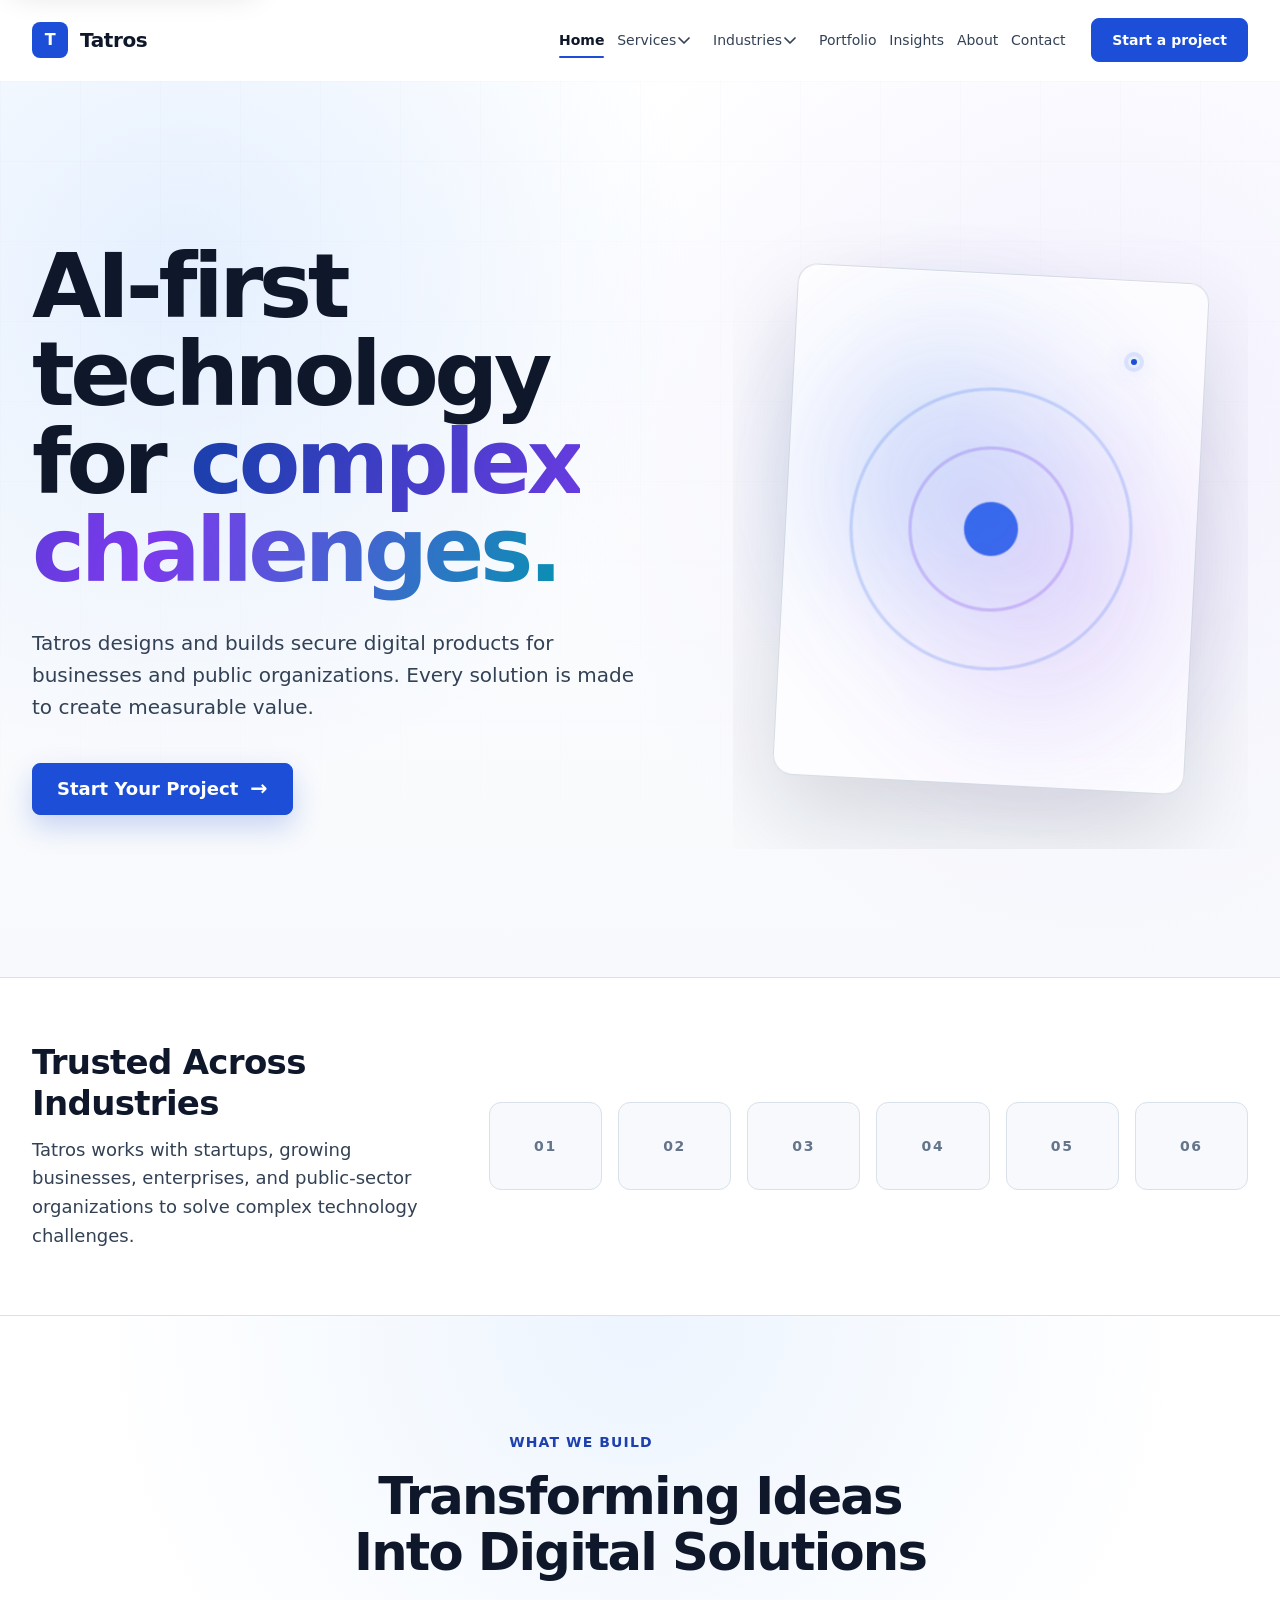
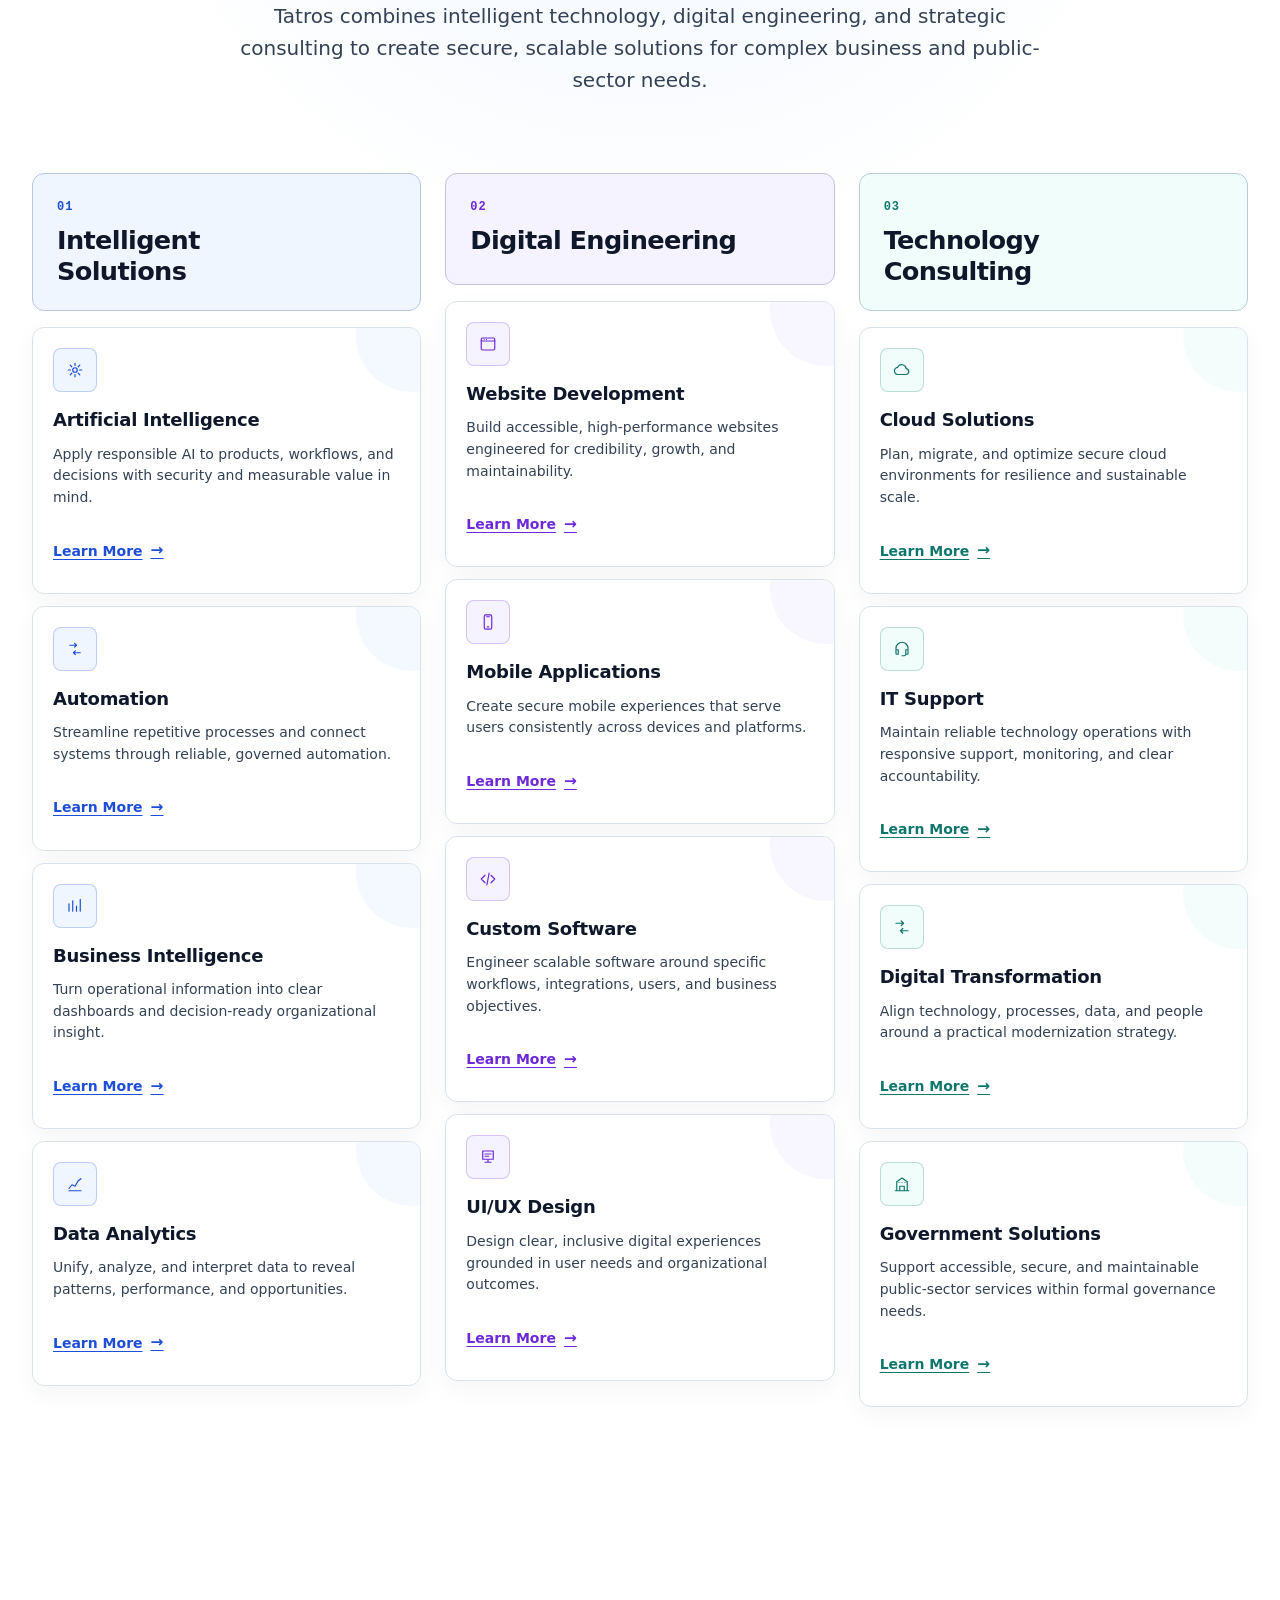
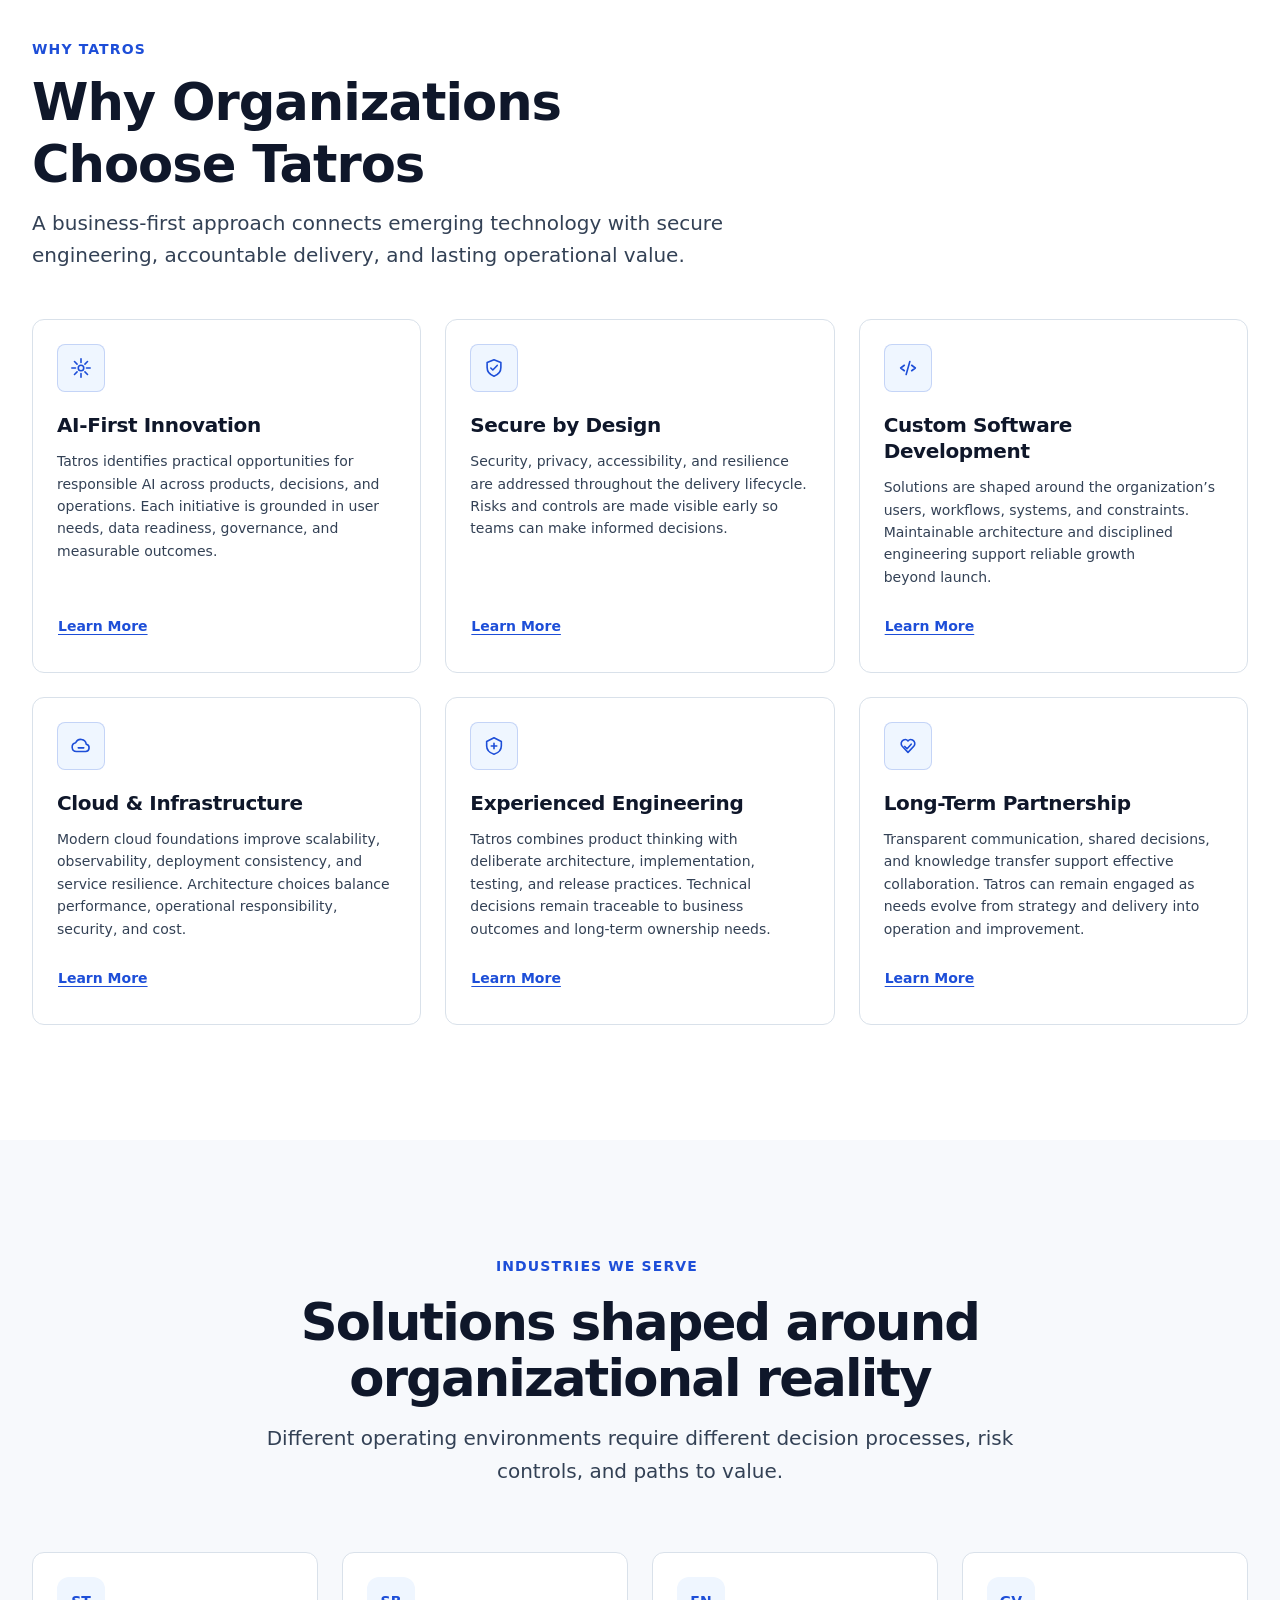
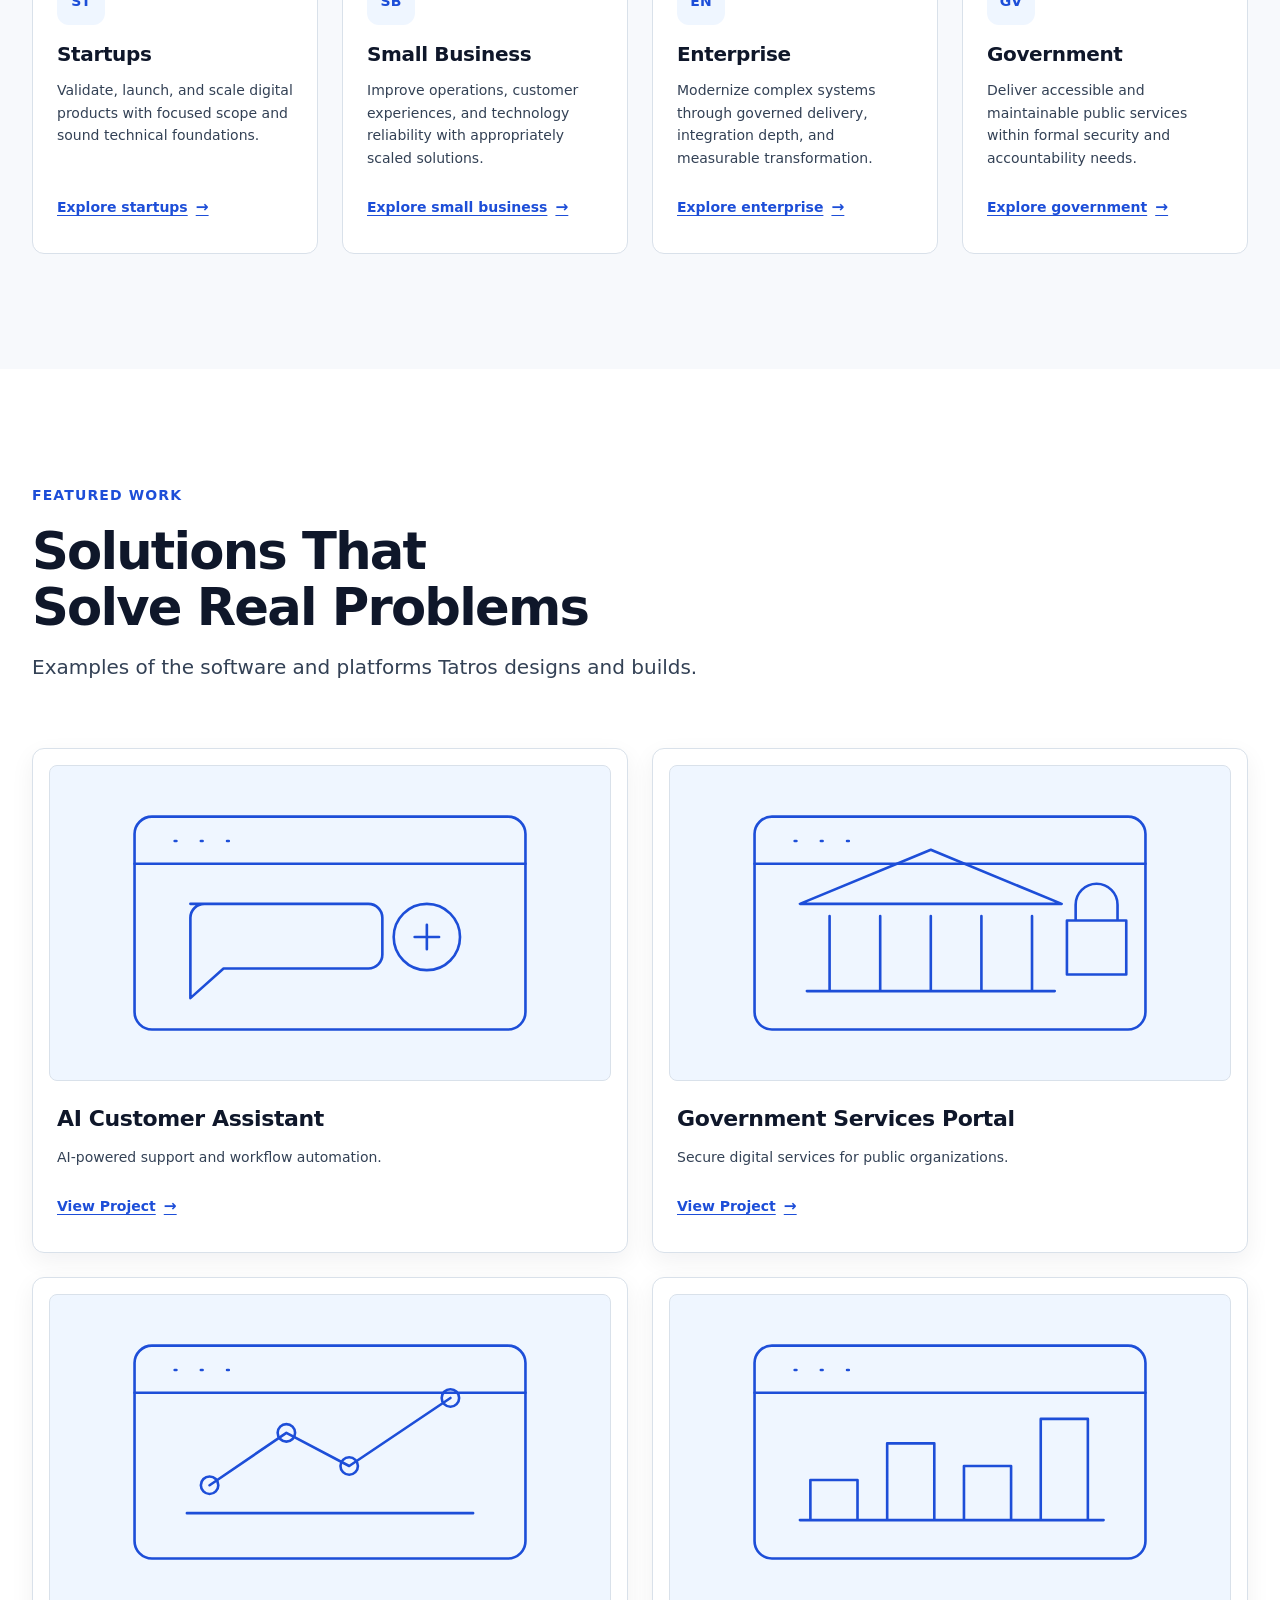
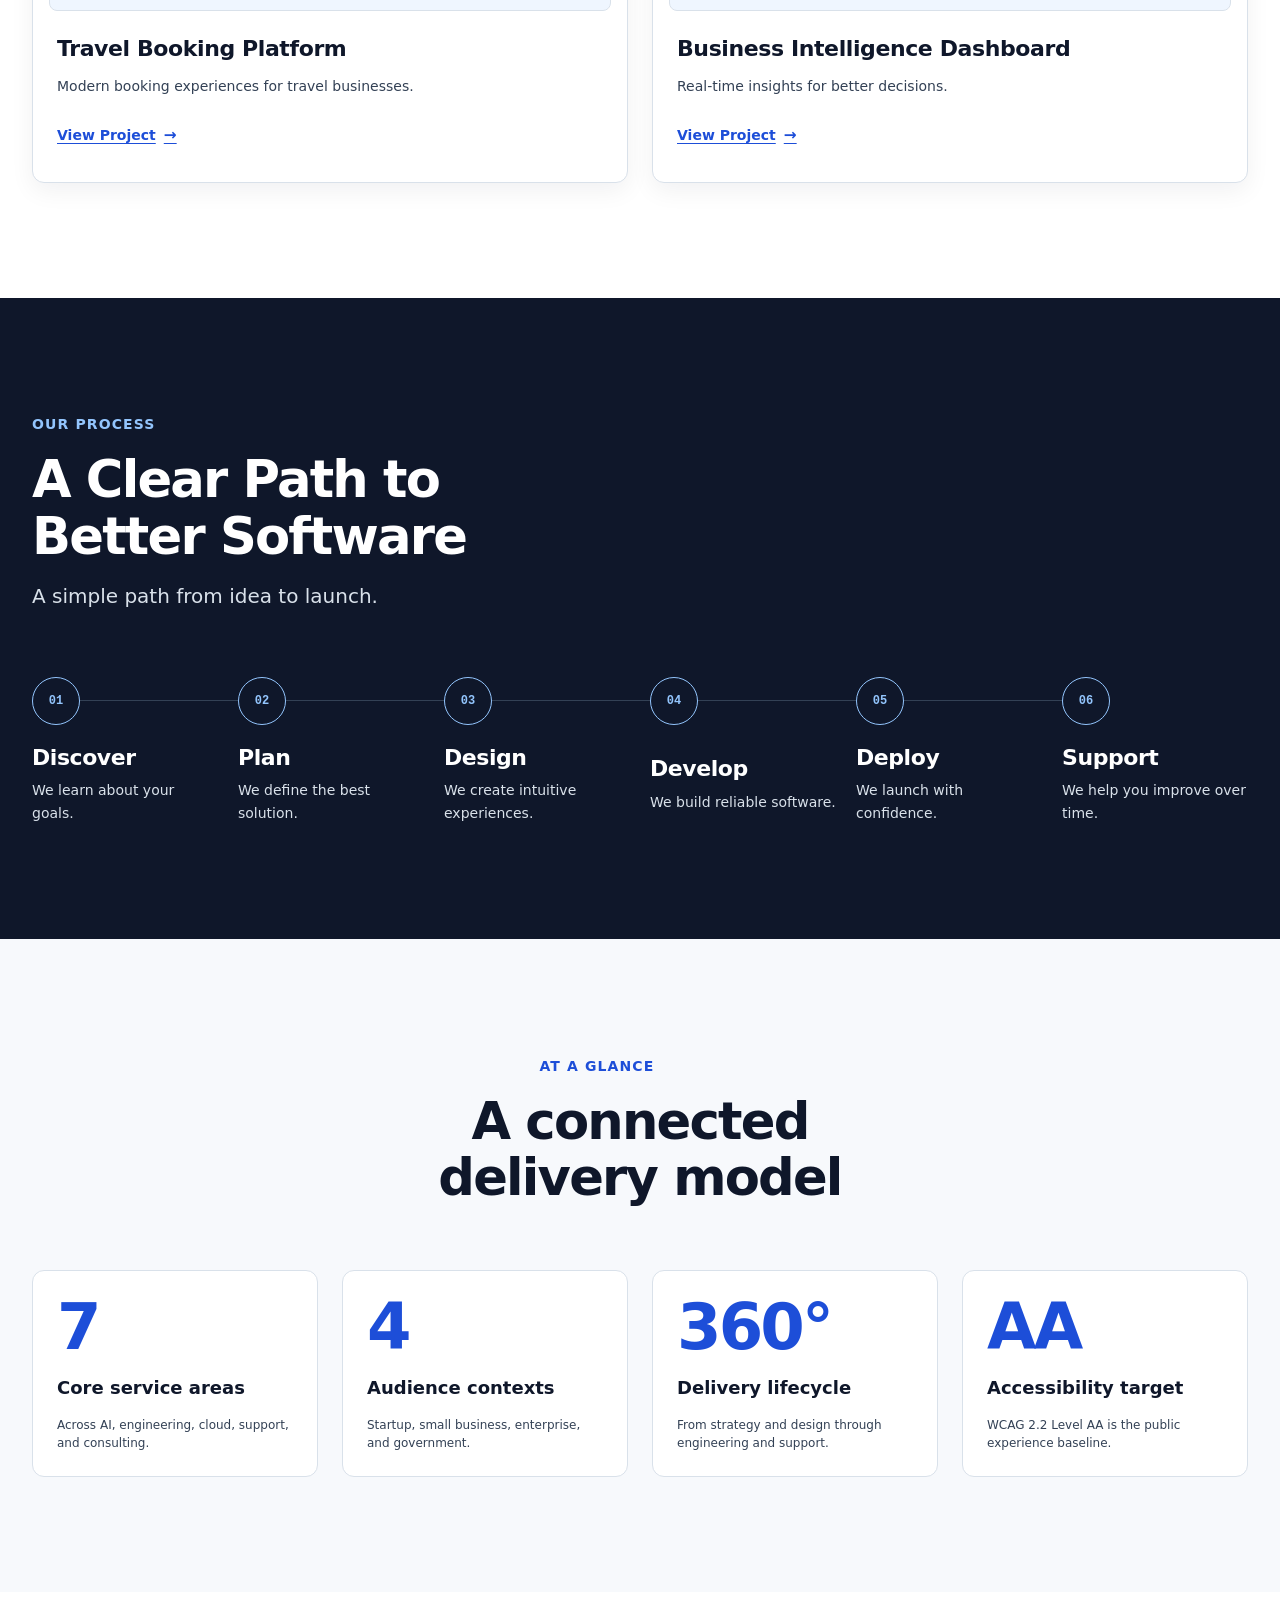
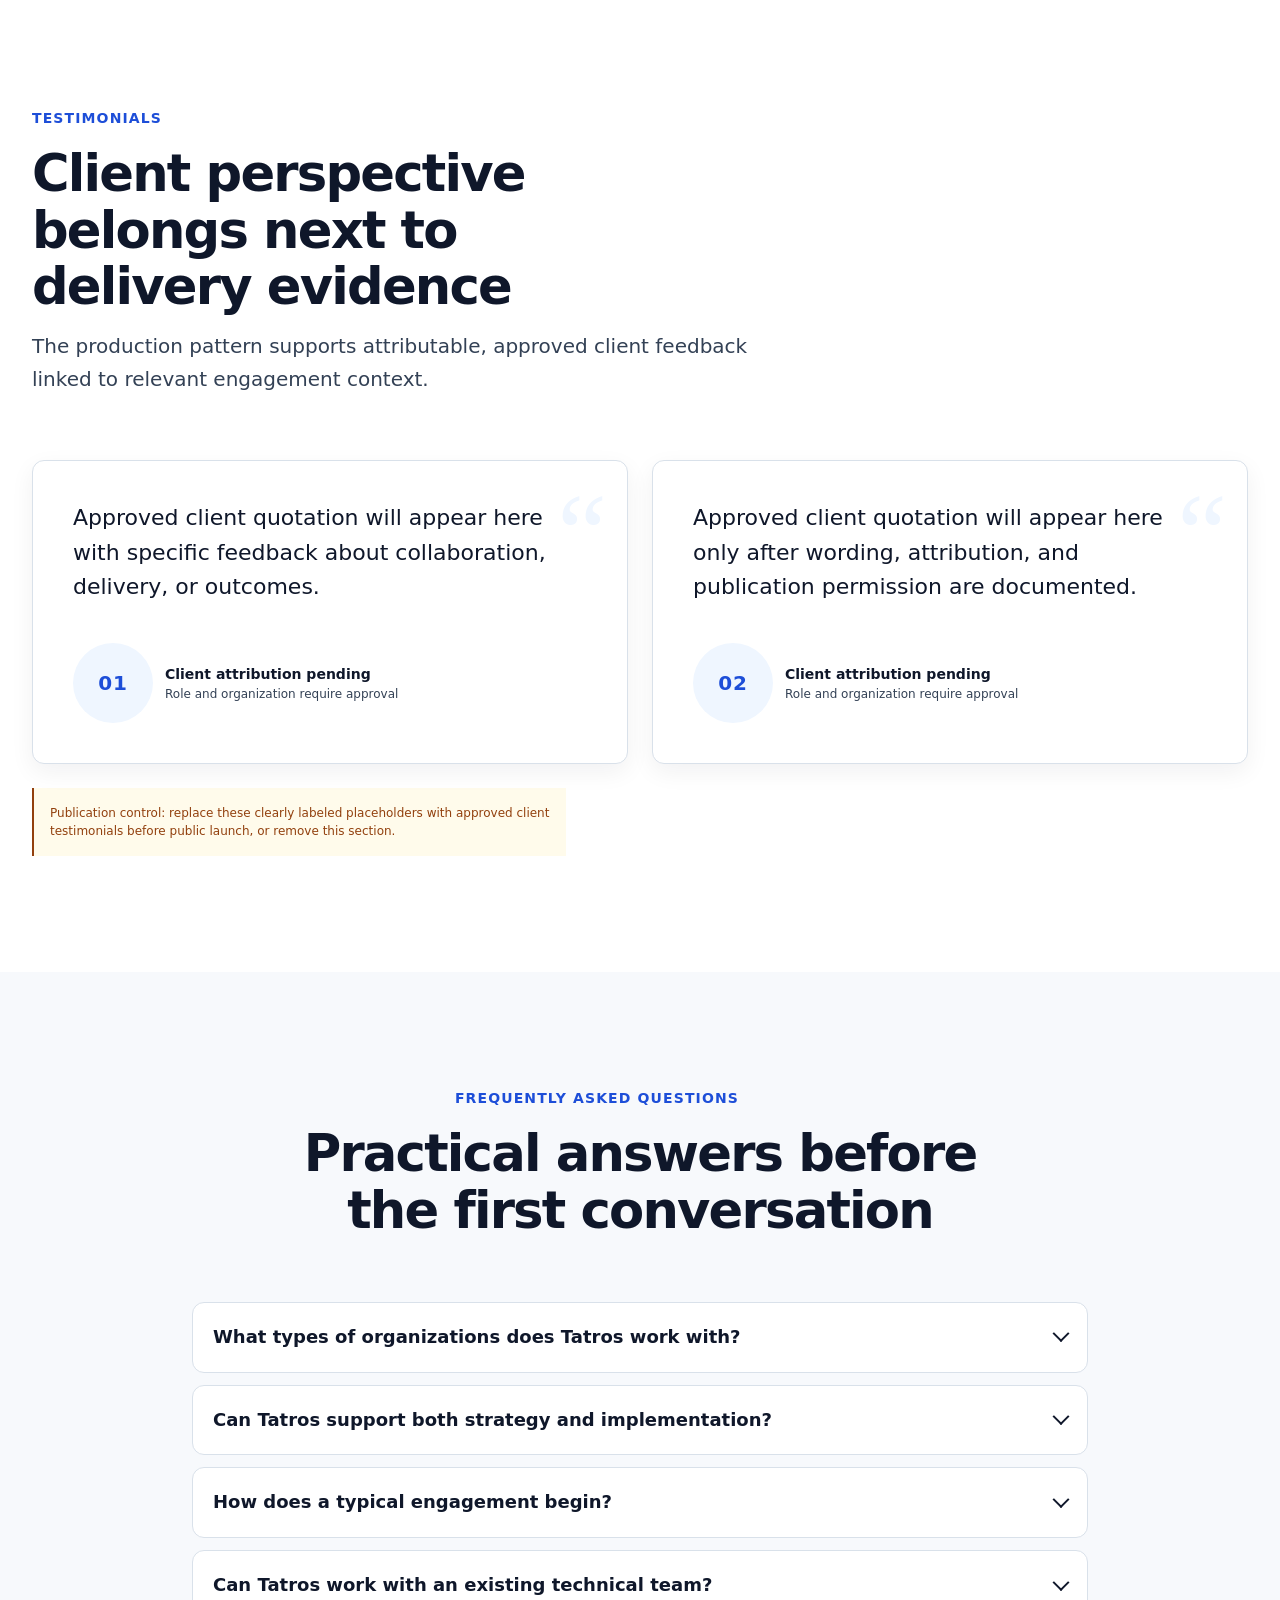
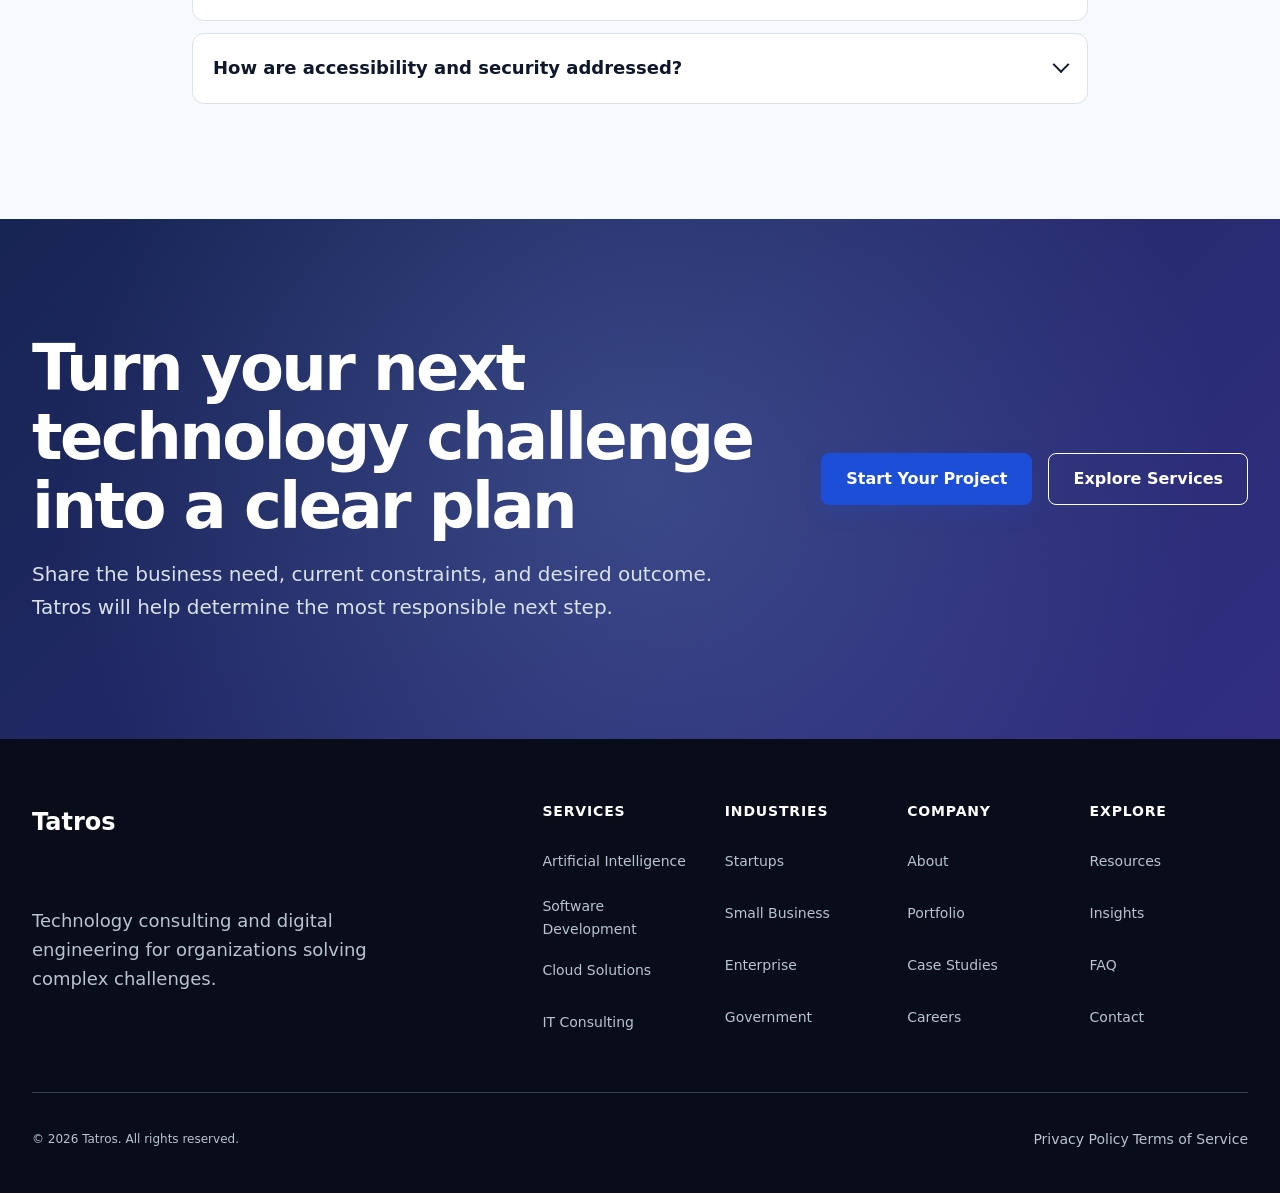
==== commit 34063375: "release: homepage v1.0" ====
--- a/index.html
+++ b/index.html
@@ -417,7 +417,7 @@
 
           <ul class="why-choose__grid" role="list">
             <li>
-              <article class="card card--feature why-choose__card">
+              <article class="card card--feature card--actionable why-choose__card">
                 <div class="card__body">
                   <svg class="card__icon why-choose__icon" viewBox="0 0 24 24" aria-hidden="true" focusable="false"><circle cx="12" cy="12" r="3"></circle><path d="M12 2v4m0 12v4M2 12h4m12 0h4M4.9 4.9l2.8 2.8m8.6 8.6 2.8 2.8m0-14.2-2.8 2.8M7.7 16.3l-2.8 2.8"></path></svg>
                   <h3 class="card__title">AI-First Innovation</h3>
@@ -427,7 +427,7 @@
               </article>
             </li>
             <li>
-              <article class="card card--feature why-choose__card">
+              <article class="card card--feature card--actionable why-choose__card">
                 <div class="card__body">
                   <svg class="card__icon why-choose__icon" viewBox="0 0 24 24" aria-hidden="true" focusable="false"><path d="M12 3 4.5 6v5.5c0 4.7 3.1 7.9 7.5 9.5 4.4-1.6 7.5-4.8 7.5-9.5V6L12 3Z"></path><path d="m8.5 12 2.2 2.2 4.8-5"></path></svg>
                   <h3 class="card__title">Secure by Design</h3>
@@ -437,7 +437,7 @@
               </article>
             </li>
             <li>
-              <article class="card card--feature why-choose__card">
+              <article class="card card--feature card--actionable why-choose__card">
                 <div class="card__body">
                   <svg class="card__icon why-choose__icon" viewBox="0 0 24 24" aria-hidden="true" focusable="false"><path d="m8 9-4 3 4 3m8-6 4 3-4 3M14 5l-4 14"></path></svg>
                   <h3 class="card__title">Custom Software Development</h3>
@@ -447,7 +447,7 @@
               </article>
             </li>
             <li>
-              <article class="card card--feature why-choose__card">
+              <article class="card card--feature card--actionable why-choose__card">
                 <div class="card__body">
                   <svg class="card__icon why-choose__icon" viewBox="0 0 24 24" aria-hidden="true" focusable="false"><path d="M7 18h10a4 4 0 0 0 .7-7.9A6 6 0 0 0 6.2 8.5 4.8 4.8 0 0 0 7 18Z"></path><path d="M9 14h6"></path></svg>
                   <h3 class="card__title">Cloud &amp; Infrastructure</h3>
@@ -457,7 +457,7 @@
               </article>
             </li>
             <li>
-              <article class="card card--feature why-choose__card">
+              <article class="card card--feature card--actionable why-choose__card">
                 <div class="card__body">
                   <svg class="card__icon why-choose__icon" viewBox="0 0 24 24" aria-hidden="true" focusable="false"><path d="M12 3 4 7v5c0 4.5 3.4 7.5 8 9 4.6-1.5 8-4.5 8-9V7l-8-4Z"></path><path d="M9 12h6m-3-3v6"></path></svg>
                   <h3 class="card__title">Experienced Engineering</h3>
@@ -467,7 +467,7 @@
               </article>
             </li>
             <li>
-              <article class="card card--feature why-choose__card">
+              <article class="card card--feature card--actionable why-choose__card">
                 <div class="card__body">
                   <svg class="card__icon why-choose__icon" viewBox="0 0 24 24" aria-hidden="true" focusable="false"><path d="M8.5 12.5 11 15l4.5-5"></path><path d="M7 5.5a4 4 0 0 1 5 1 4 4 0 0 1 5-1c2.7 1.4 3.2 4.6 1.3 6.8L12 19l-6.3-6.7C3.8 10.1 4.3 6.9 7 5.5Z"></path></svg>
                   <h3 class="card__title">Long-Term Partnership</h3>
@@ -516,7 +516,7 @@
 
           <ul class="projects__grid card-grid" role="list">
             <li>
-              <article class="card card--case-study">
+              <article class="card card--case-study card--actionable">
                 <div class="card__media projects__media" aria-hidden="true">
                   <svg class="projects__graphic" viewBox="0 0 640 360" focusable="false">
                     <rect x="96" y="58" width="448" height="244" rx="20"></rect>
@@ -537,7 +537,7 @@
             </li>
 
             <li>
-              <article class="card card--case-study">
+              <article class="card card--case-study card--actionable">
                 <div class="card__media projects__media" aria-hidden="true">
                   <svg class="projects__graphic" viewBox="0 0 640 360" focusable="false">
                     <rect x="96" y="58" width="448" height="244" rx="20"></rect>
@@ -557,7 +557,7 @@
             </li>
 
             <li>
-              <article class="card card--case-study">
+              <article class="card card--case-study card--actionable">
                 <div class="card__media projects__media" aria-hidden="true">
                   <svg class="projects__graphic" viewBox="0 0 640 360" focusable="false">
                     <rect x="96" y="58" width="448" height="244" rx="20"></rect>
@@ -580,7 +580,7 @@
             </li>
 
             <li>
-              <article class="card card--case-study">
+              <article class="card card--case-study card--actionable">
                 <div class="card__media projects__media" aria-hidden="true">
                   <svg class="projects__graphic" viewBox="0 0 640 360" focusable="false">
                     <rect x="96" y="58" width="448" height="244" rx="20"></rect>
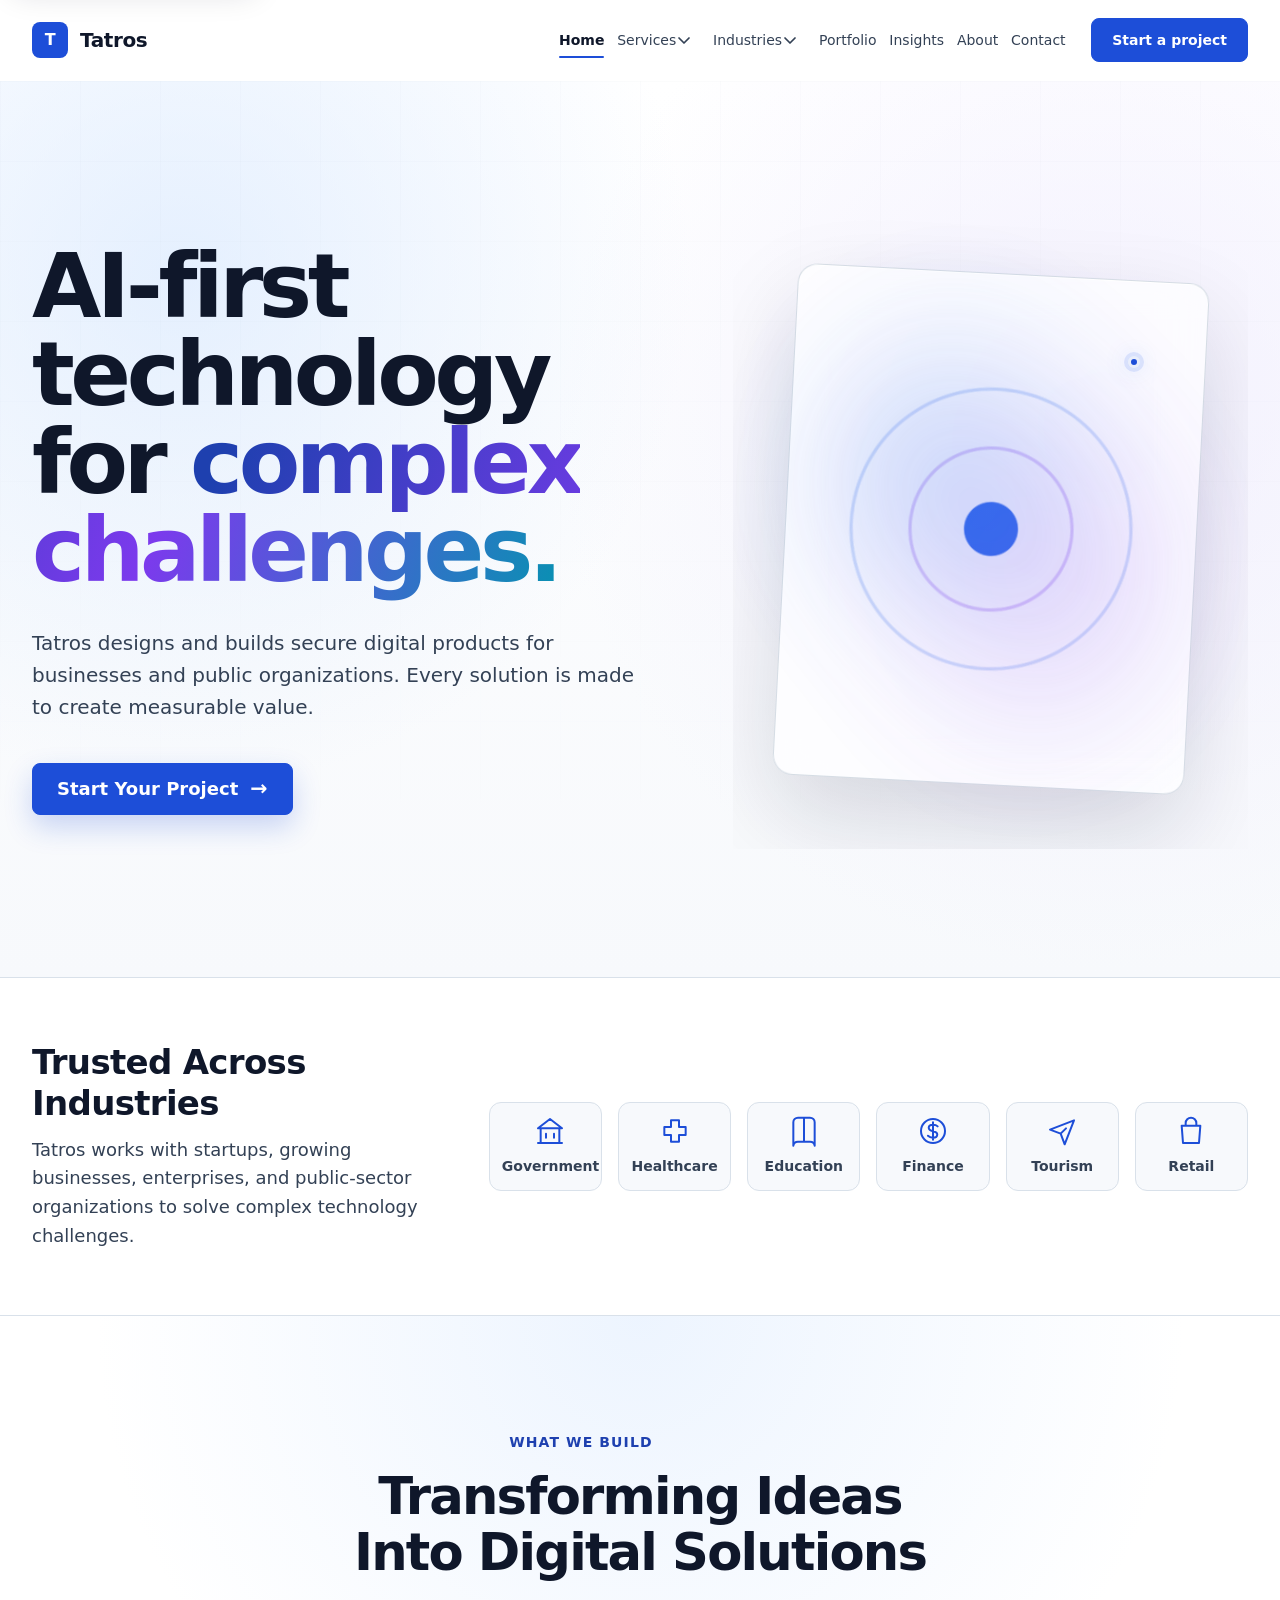
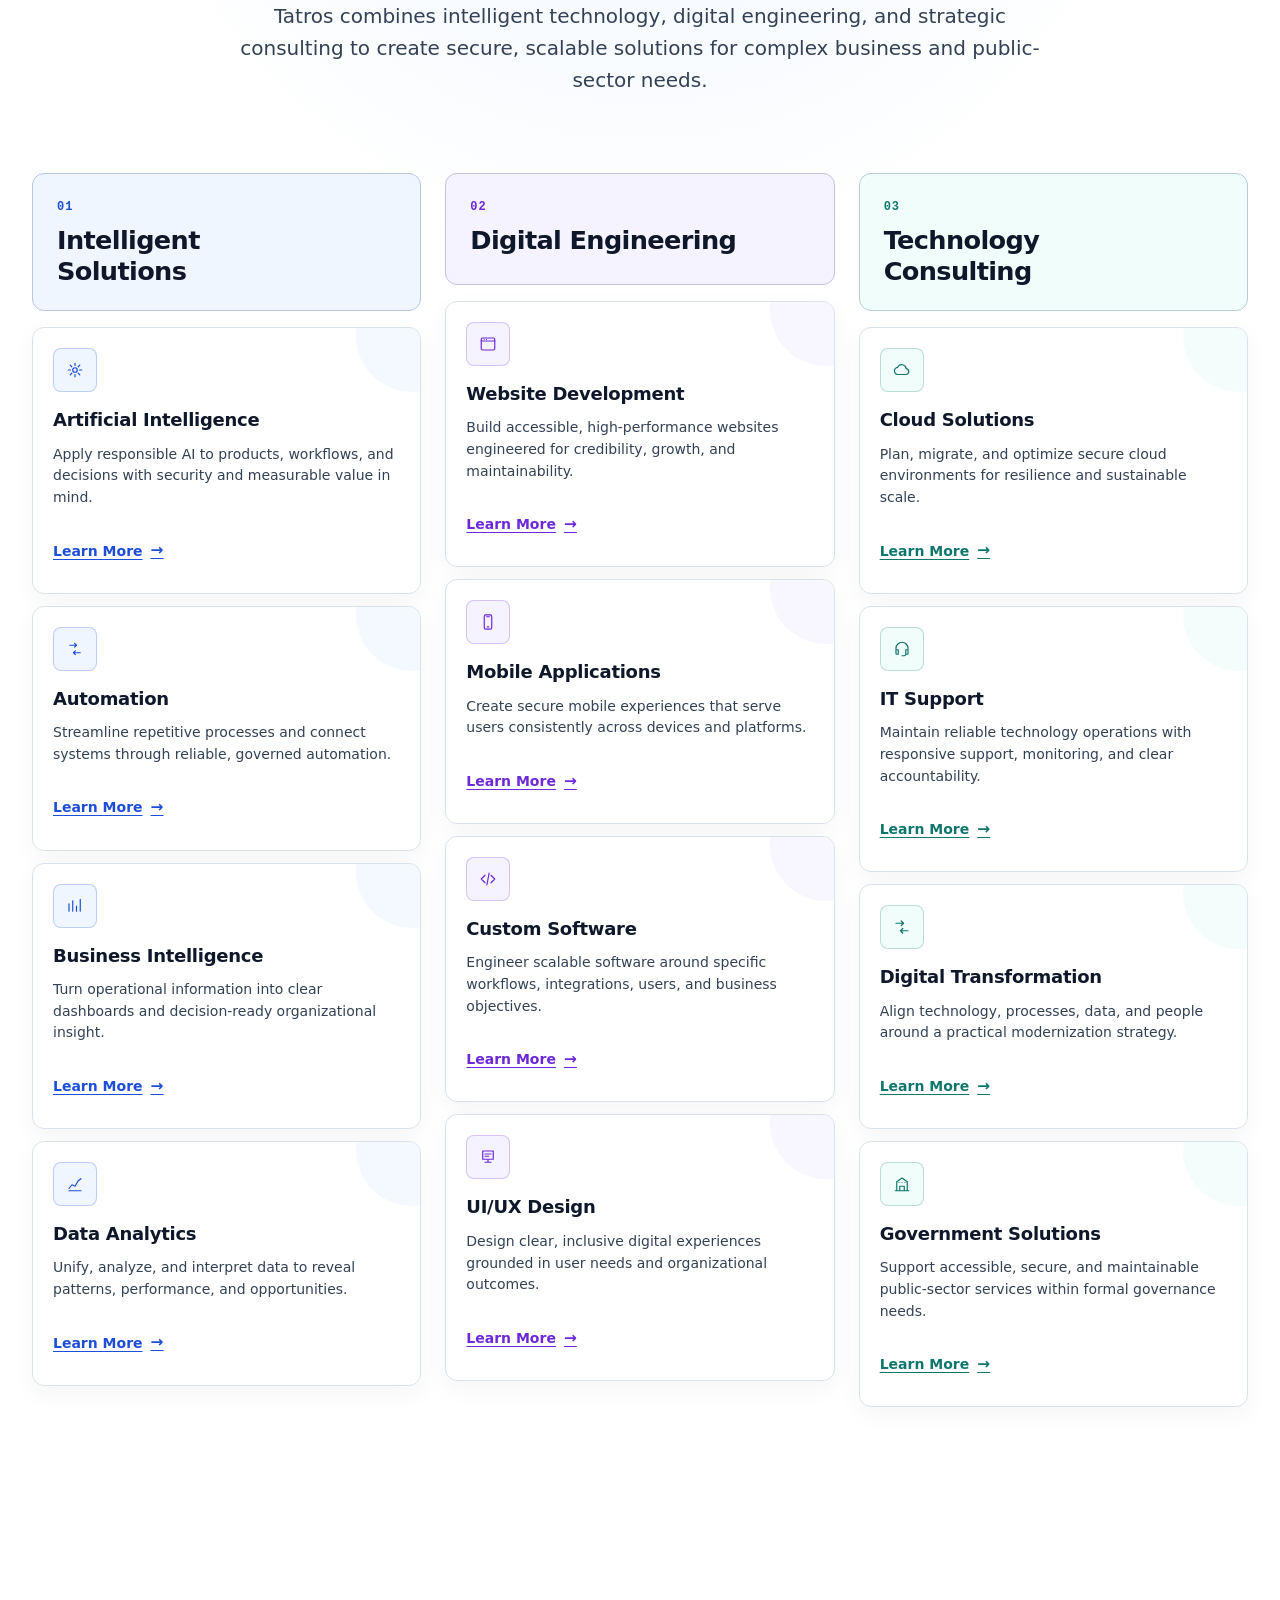
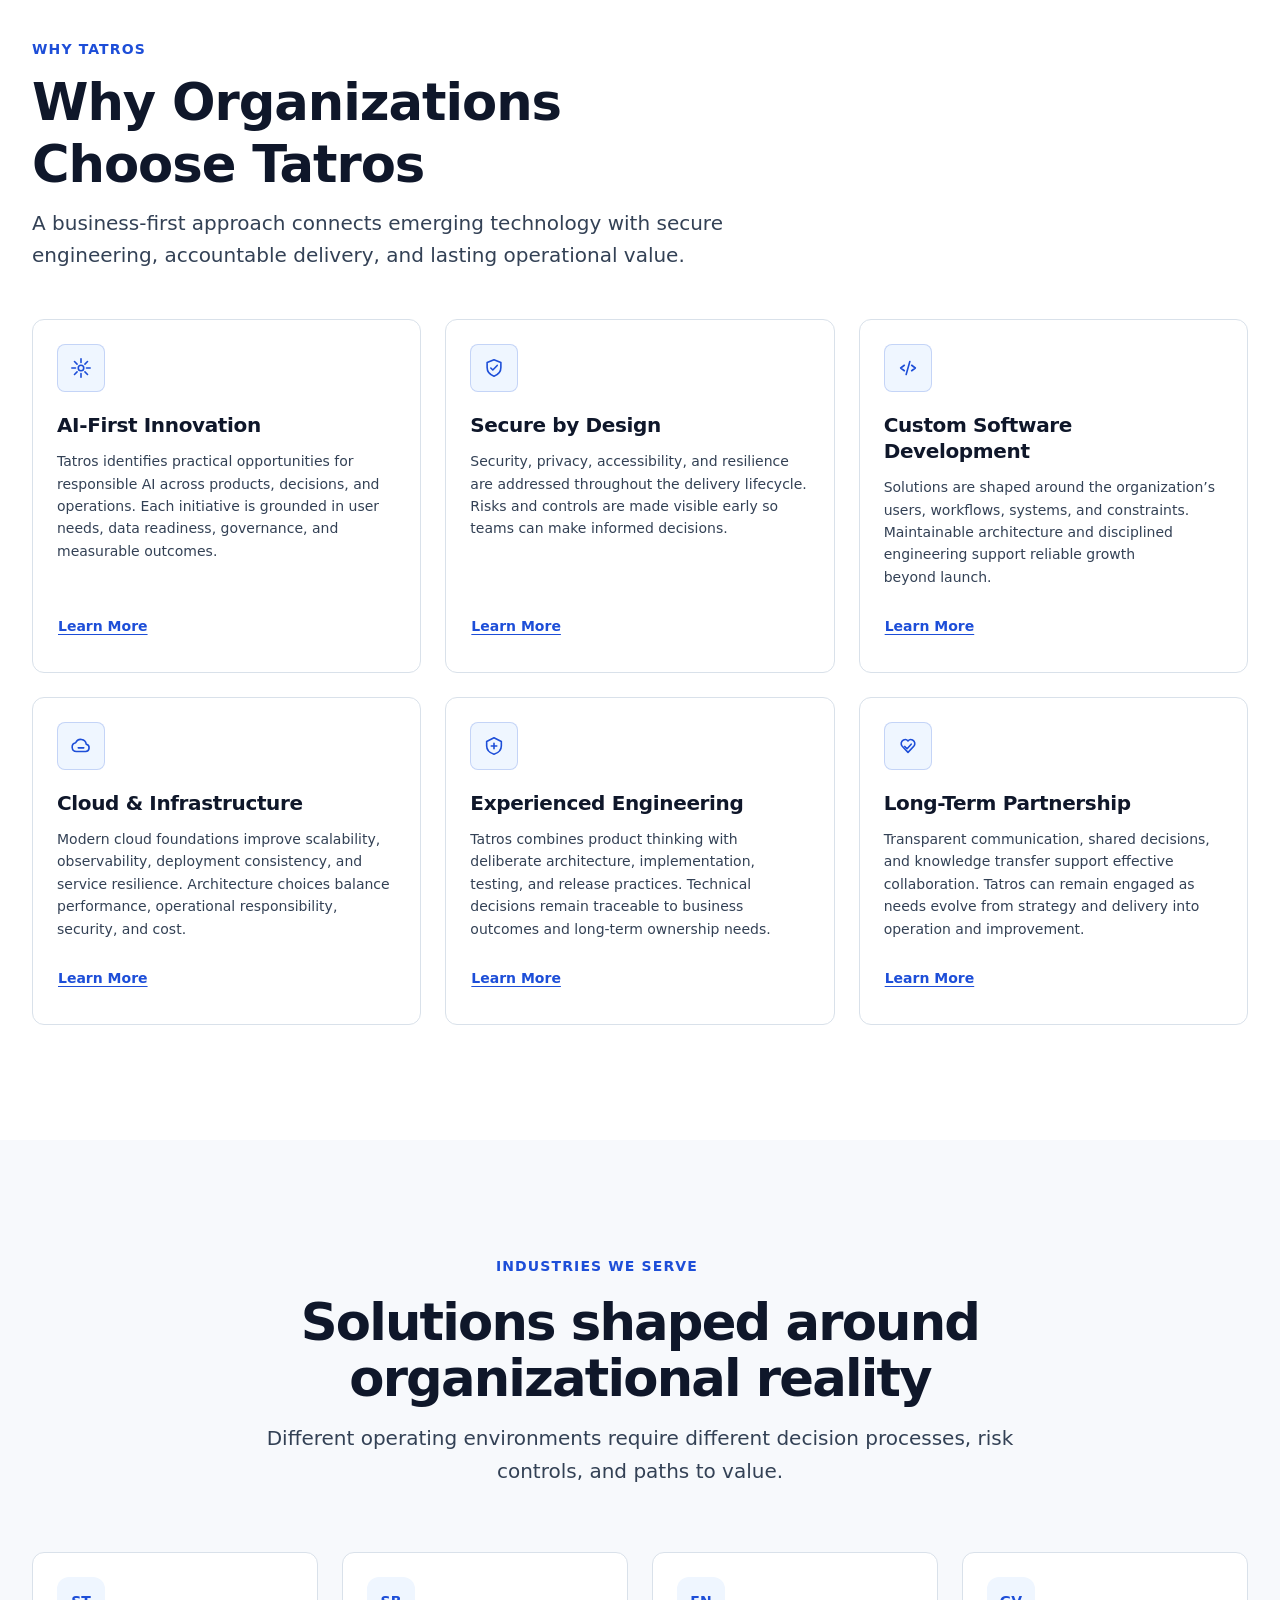
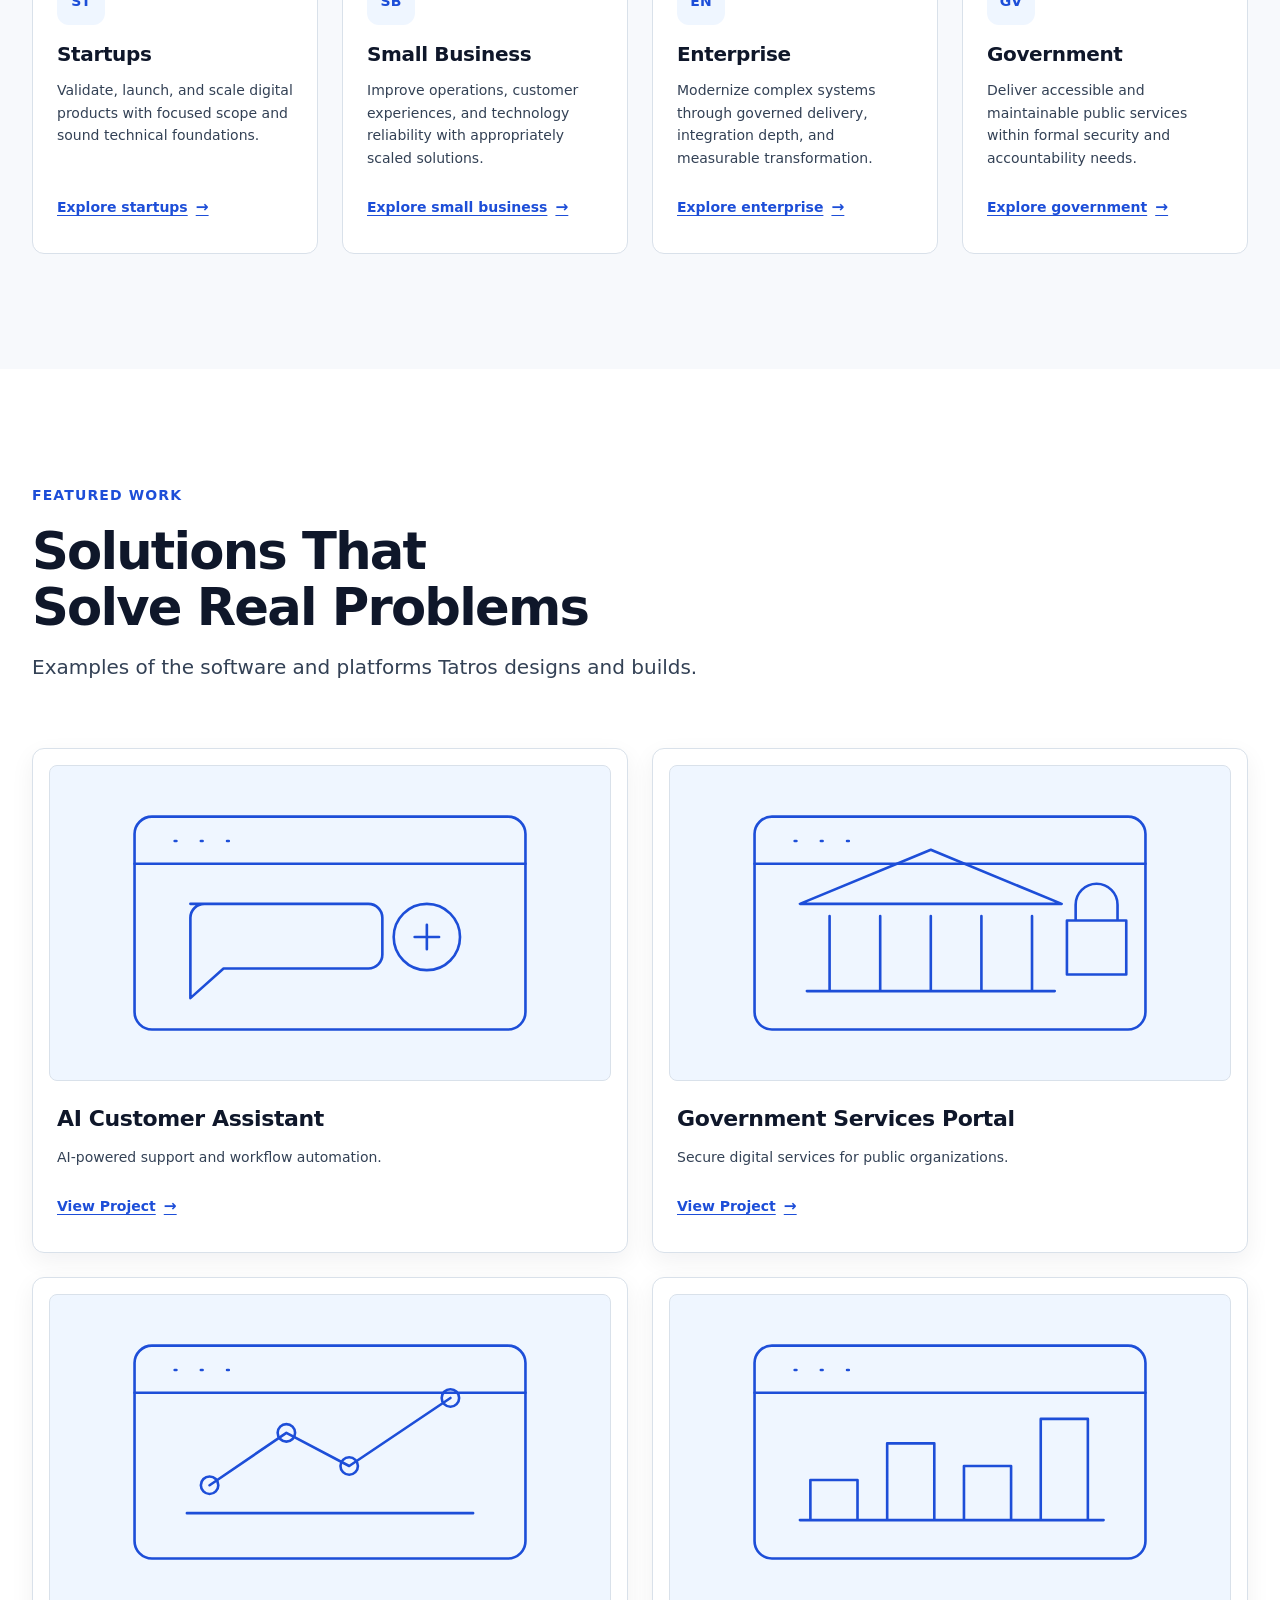
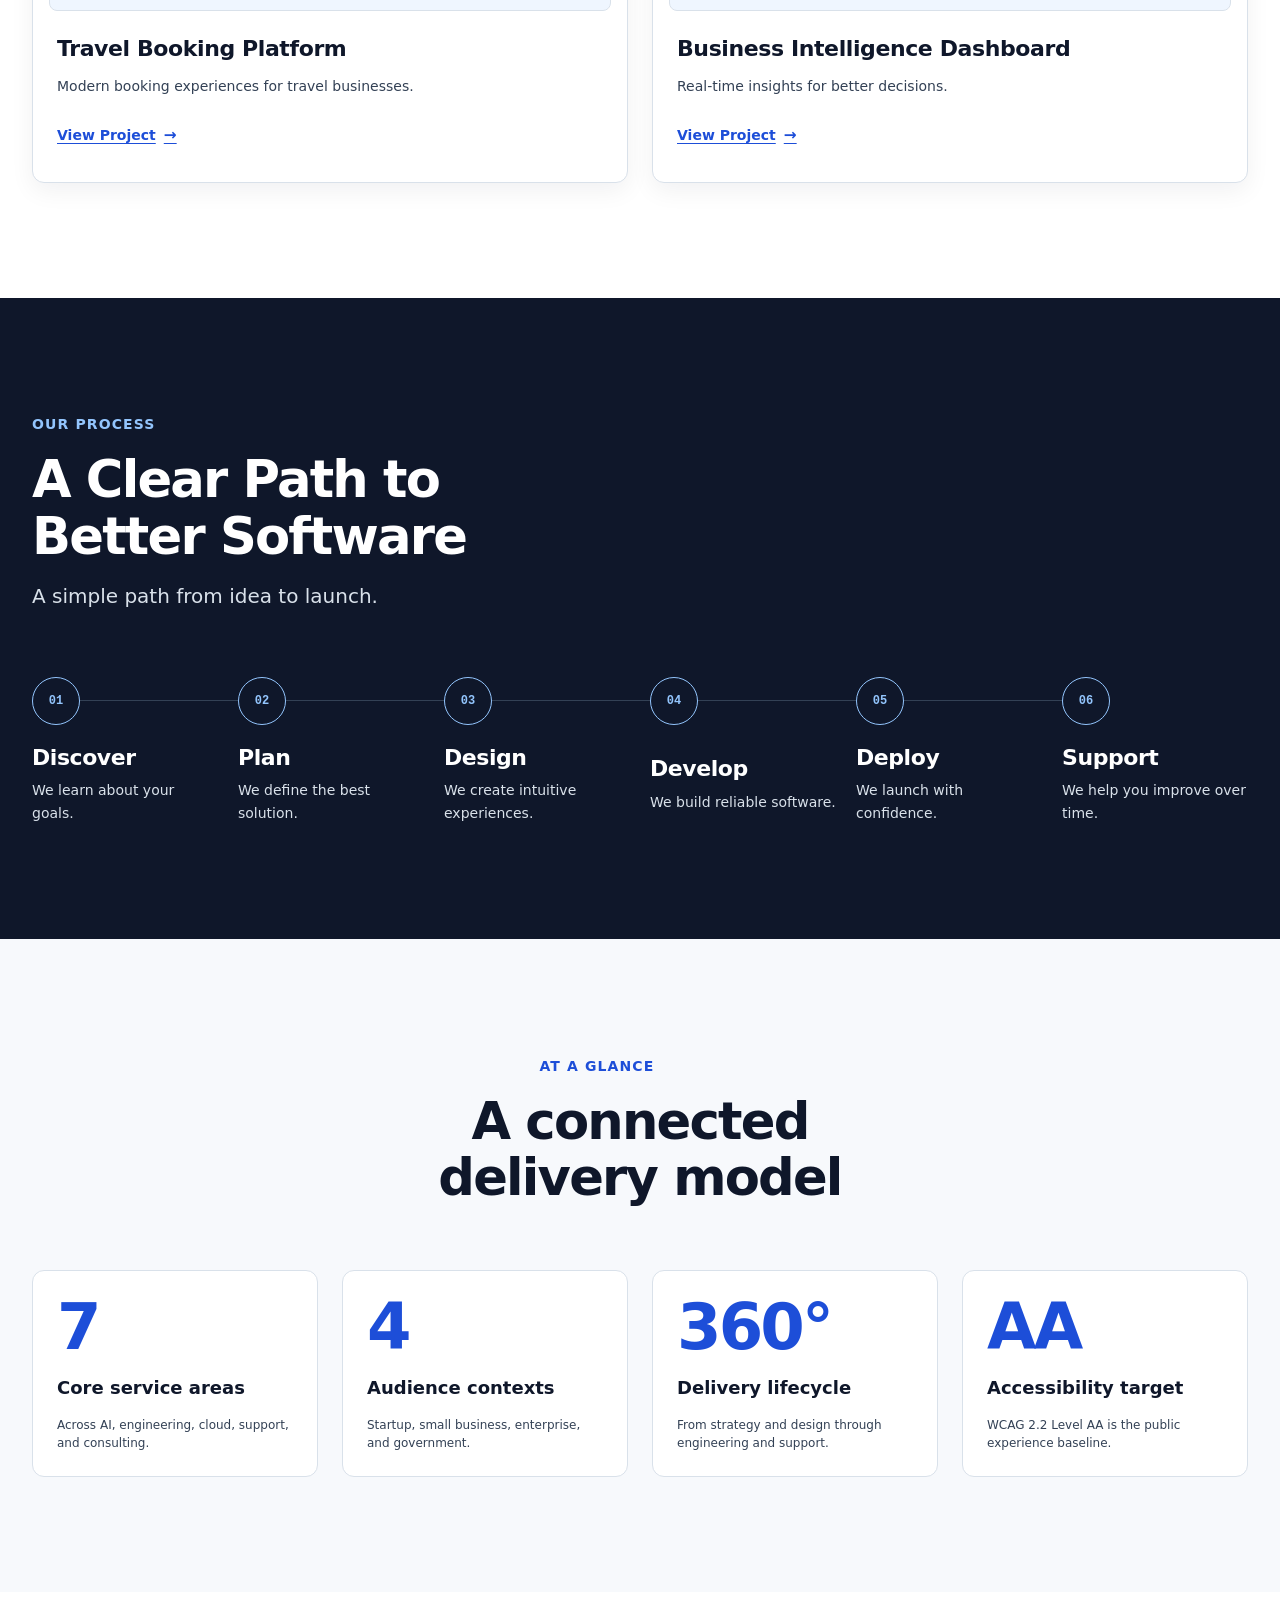
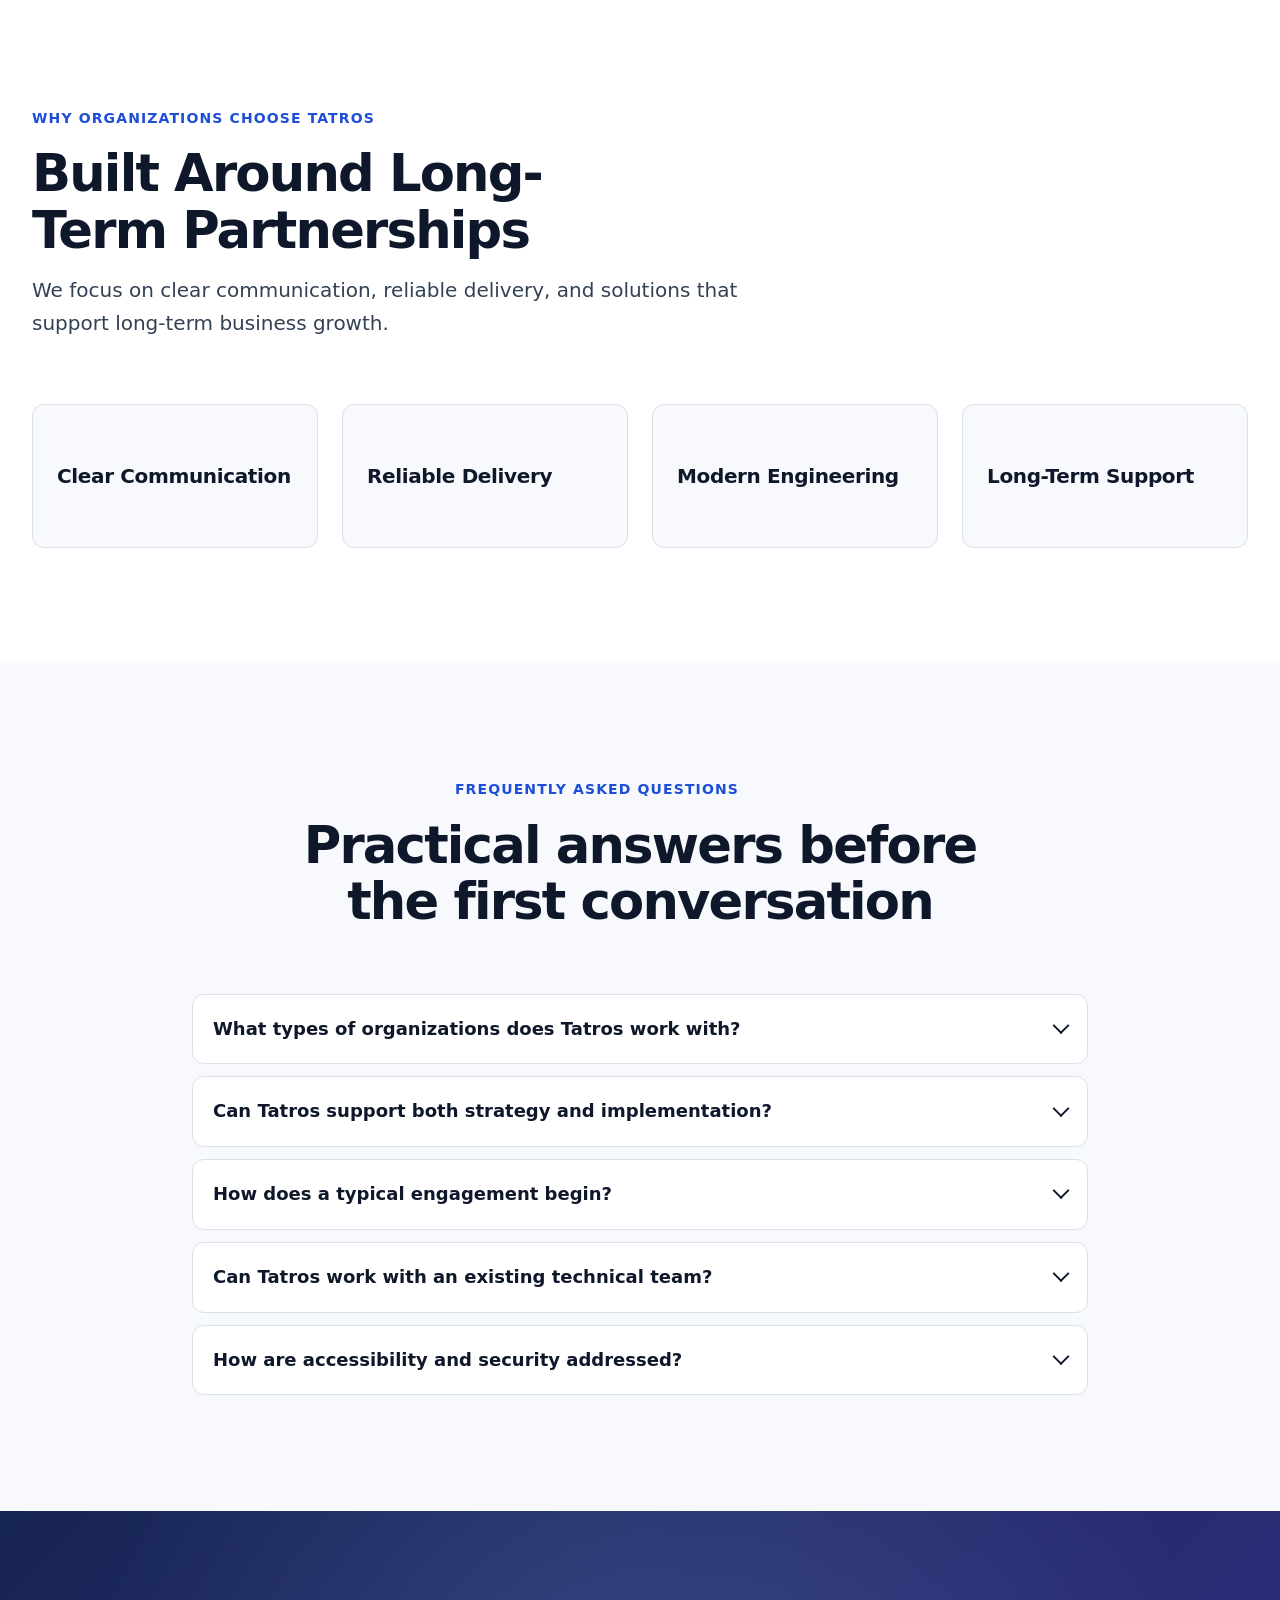
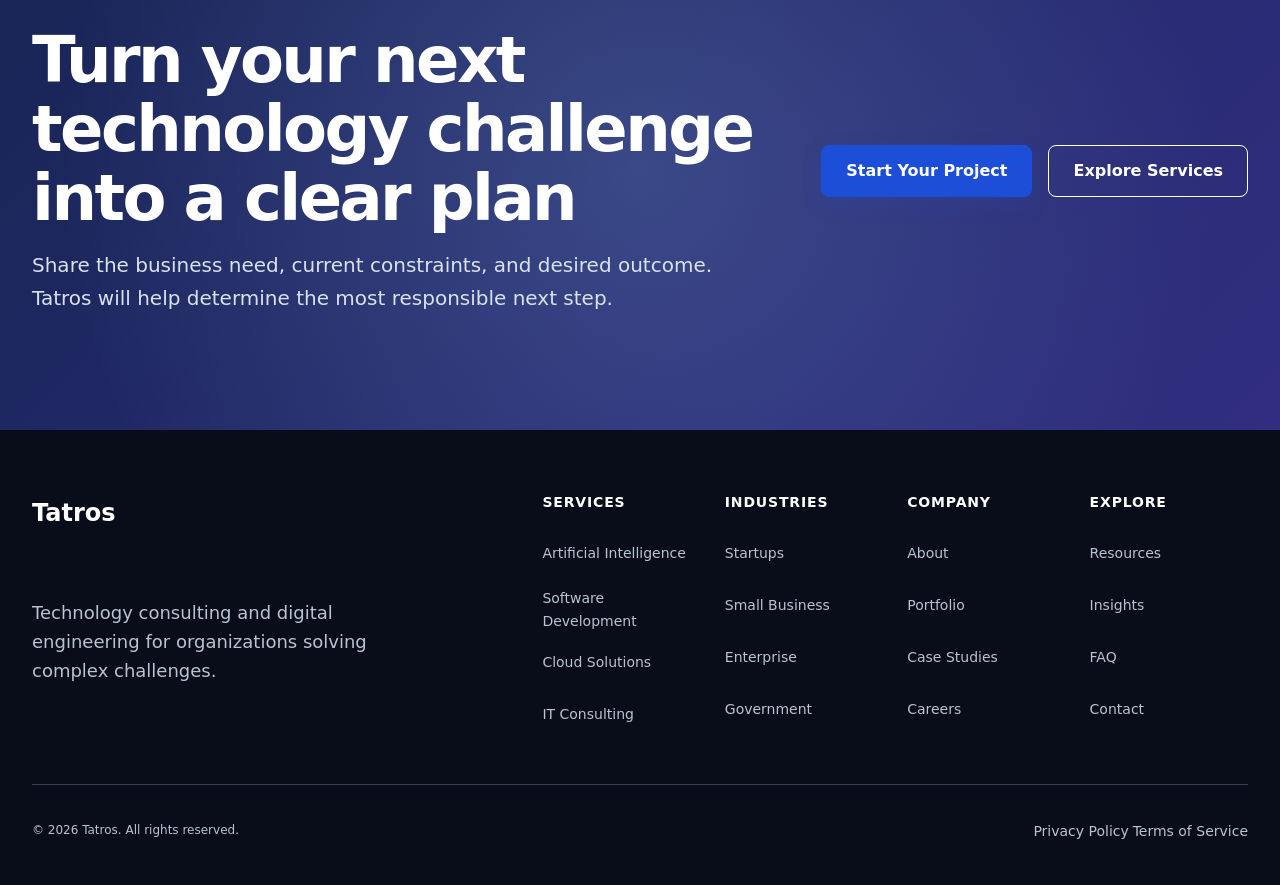
==== commit e207ce0c: "feat: replace homepage trust placeholders" ====
--- a/index.html
+++ b/index.html
@@ -192,30 +192,43 @@
             </p>
           </header>
 
-          <ul class="trusted-by__grid" aria-label="Client logo placeholders" role="list">
-            <li class="trusted-by__logo" aria-label="Client logo placeholder 1">
-              <span class="trusted-by__logo-mark" aria-hidden="true">01</span>
-              <span class="u-visually-hidden">Client logo placeholder 1</span>
-            </li>
-            <li class="trusted-by__logo" aria-label="Client logo placeholder 2">
-              <span class="trusted-by__logo-mark" aria-hidden="true">02</span>
-              <span class="u-visually-hidden">Client logo placeholder 2</span>
-            </li>
-            <li class="trusted-by__logo" aria-label="Client logo placeholder 3">
-              <span class="trusted-by__logo-mark" aria-hidden="true">03</span>
-              <span class="u-visually-hidden">Client logo placeholder 3</span>
-            </li>
-            <li class="trusted-by__logo" aria-label="Client logo placeholder 4">
-              <span class="trusted-by__logo-mark" aria-hidden="true">04</span>
-              <span class="u-visually-hidden">Client logo placeholder 4</span>
-            </li>
-            <li class="trusted-by__logo" aria-label="Client logo placeholder 5">
-              <span class="trusted-by__logo-mark" aria-hidden="true">05</span>
-              <span class="u-visually-hidden">Client logo placeholder 5</span>
-            </li>
-            <li class="trusted-by__logo" aria-label="Client logo placeholder 6">
-              <span class="trusted-by__logo-mark" aria-hidden="true">06</span>
-              <span class="u-visually-hidden">Client logo placeholder 6</span>
+          <ul class="trusted-by__grid" aria-label="Industries served" role="list">
+            <li class="trusted-by__industry">
+              <svg class="trusted-by__industry-icon" viewBox="0 0 24 24" aria-hidden="true" focusable="false">
+                <path d="M3 21h18M5 21V10h14v11M3 10h18L12 3 3 10Zm6 4v3m6-3v3"></path>
+              </svg>
+              <span class="trusted-by__industry-name">Government</span>
+            </li>
+            <li class="trusted-by__industry">
+              <svg class="trusted-by__industry-icon" viewBox="0 0 24 24" aria-hidden="true" focusable="false">
+                <path d="M9 4h6v5h5v6h-5v5H9v-5H4V9h5V4Z"></path>
+              </svg>
+              <span class="trusted-by__industry-name">Healthcare</span>
+            </li>
+            <li class="trusted-by__industry">
+              <svg class="trusted-by__industry-icon" viewBox="0 0 24 24" aria-hidden="true" focusable="false">
+                <path d="M4 5.5A3.5 3.5 0 0 1 7.5 2H12v18H7.5A3.5 3.5 0 0 0 4 23V5.5Zm16 0A3.5 3.5 0 0 0 16.5 2H12v18h4.5A3.5 3.5 0 0 1 20 23V5.5Z"></path>
+              </svg>
+              <span class="trusted-by__industry-name">Education</span>
+            </li>
+            <li class="trusted-by__industry">
+              <svg class="trusted-by__industry-icon" viewBox="0 0 24 24" aria-hidden="true" focusable="false">
+                <circle cx="12" cy="12" r="9"></circle>
+                <path d="M15.5 8.5c-.8-.8-2-1.2-3.5-1.2-1.9 0-3.2.9-3.2 2.3 0 3.7 6.4 1.4 6.4 5 0 1.4-1.3 2.4-3.3 2.4-1.5 0-2.8-.5-3.7-1.4M12 5.5v13"></path>
+              </svg>
+              <span class="trusted-by__industry-name">Finance</span>
+            </li>
+            <li class="trusted-by__industry">
+              <svg class="trusted-by__industry-icon" viewBox="0 0 24 24" aria-hidden="true" focusable="false">
+                <path d="m3 11 18-7-7 18-3-8-8-3Zm8 3 4-4"></path>
+              </svg>
+              <span class="trusted-by__industry-name">Tourism</span>
+            </li>
+            <li class="trusted-by__industry">
+              <svg class="trusted-by__industry-icon" viewBox="0 0 24 24" aria-hidden="true" focusable="false">
+                <path d="M5 8h14l-1 13H6L5 8Zm3 0V6a4 4 0 0 1 8 0v2"></path>
+              </svg>
+              <span class="trusted-by__industry-name">Retail</span>
             </li>
           </ul>
         </div>
@@ -677,20 +690,21 @@
       </section>
 
       <!-- ==================================================================
-           Testimonials
+           Partnership Values
            ================================================================== -->
       <section class="homepage-section" aria-labelledby="testimonials-title">
         <div class="l-container">
           <header class="homepage-section__header">
-            <p class="homepage-section__eyebrow">Testimonials</p>
-            <h2 class="homepage-section__title" id="testimonials-title">Client perspective belongs next to delivery evidence</h2>
-            <p class="homepage-section__description">The production pattern supports attributable, approved client feedback linked to relevant engagement context.</p>
-          </header>
-          <ul class="card-grid card-grid--wide" role="list">
-            <li><figure class="card card--testimonial"><blockquote class="card__quote">Approved client quotation will appear here with specific feedback about collaboration, delivery, or outcomes.</blockquote><figcaption class="card__attribution"><span class="card__avatar-placeholder" aria-hidden="true">01</span><span><cite class="card__person">Client attribution pending</cite><span class="card__role">Role and organization require approval</span></span></figcaption></figure></li>
-            <li><figure class="card card--testimonial"><blockquote class="card__quote">Approved client quotation will appear here only after wording, attribution, and publication permission are documented.</blockquote><figcaption class="card__attribution"><span class="card__avatar-placeholder" aria-hidden="true">02</span><span><cite class="card__person">Client attribution pending</cite><span class="card__role">Role and organization require approval</span></span></figcaption></figure></li>
+            <p class="homepage-section__eyebrow">Why Organizations Choose Tatros</p>
+            <h2 class="homepage-section__title" id="testimonials-title">Built Around Long-Term Partnerships</h2>
+            <p class="homepage-section__description">We focus on clear communication, reliable delivery, and solutions that support long-term business growth.</p>
+          </header>
+          <ul class="partnership-values__grid card-grid" role="list">
+            <li><article class="partnership-value-card card card--subtle"><h3 class="card__title">Clear Communication</h3></article></li>
+            <li><article class="partnership-value-card card card--subtle"><h3 class="card__title">Reliable Delivery</h3></article></li>
+            <li><article class="partnership-value-card card card--subtle"><h3 class="card__title">Modern Engineering</h3></article></li>
+            <li><article class="partnership-value-card card card--subtle"><h3 class="card__title">Long-Term Support</h3></article></li>
           </ul>
-          <p class="testimonial-disclaimer">Publication control: replace these clearly labeled placeholders with approved client testimonials before public launch, or remove this section.</p>
         </div>
       </section>
 
